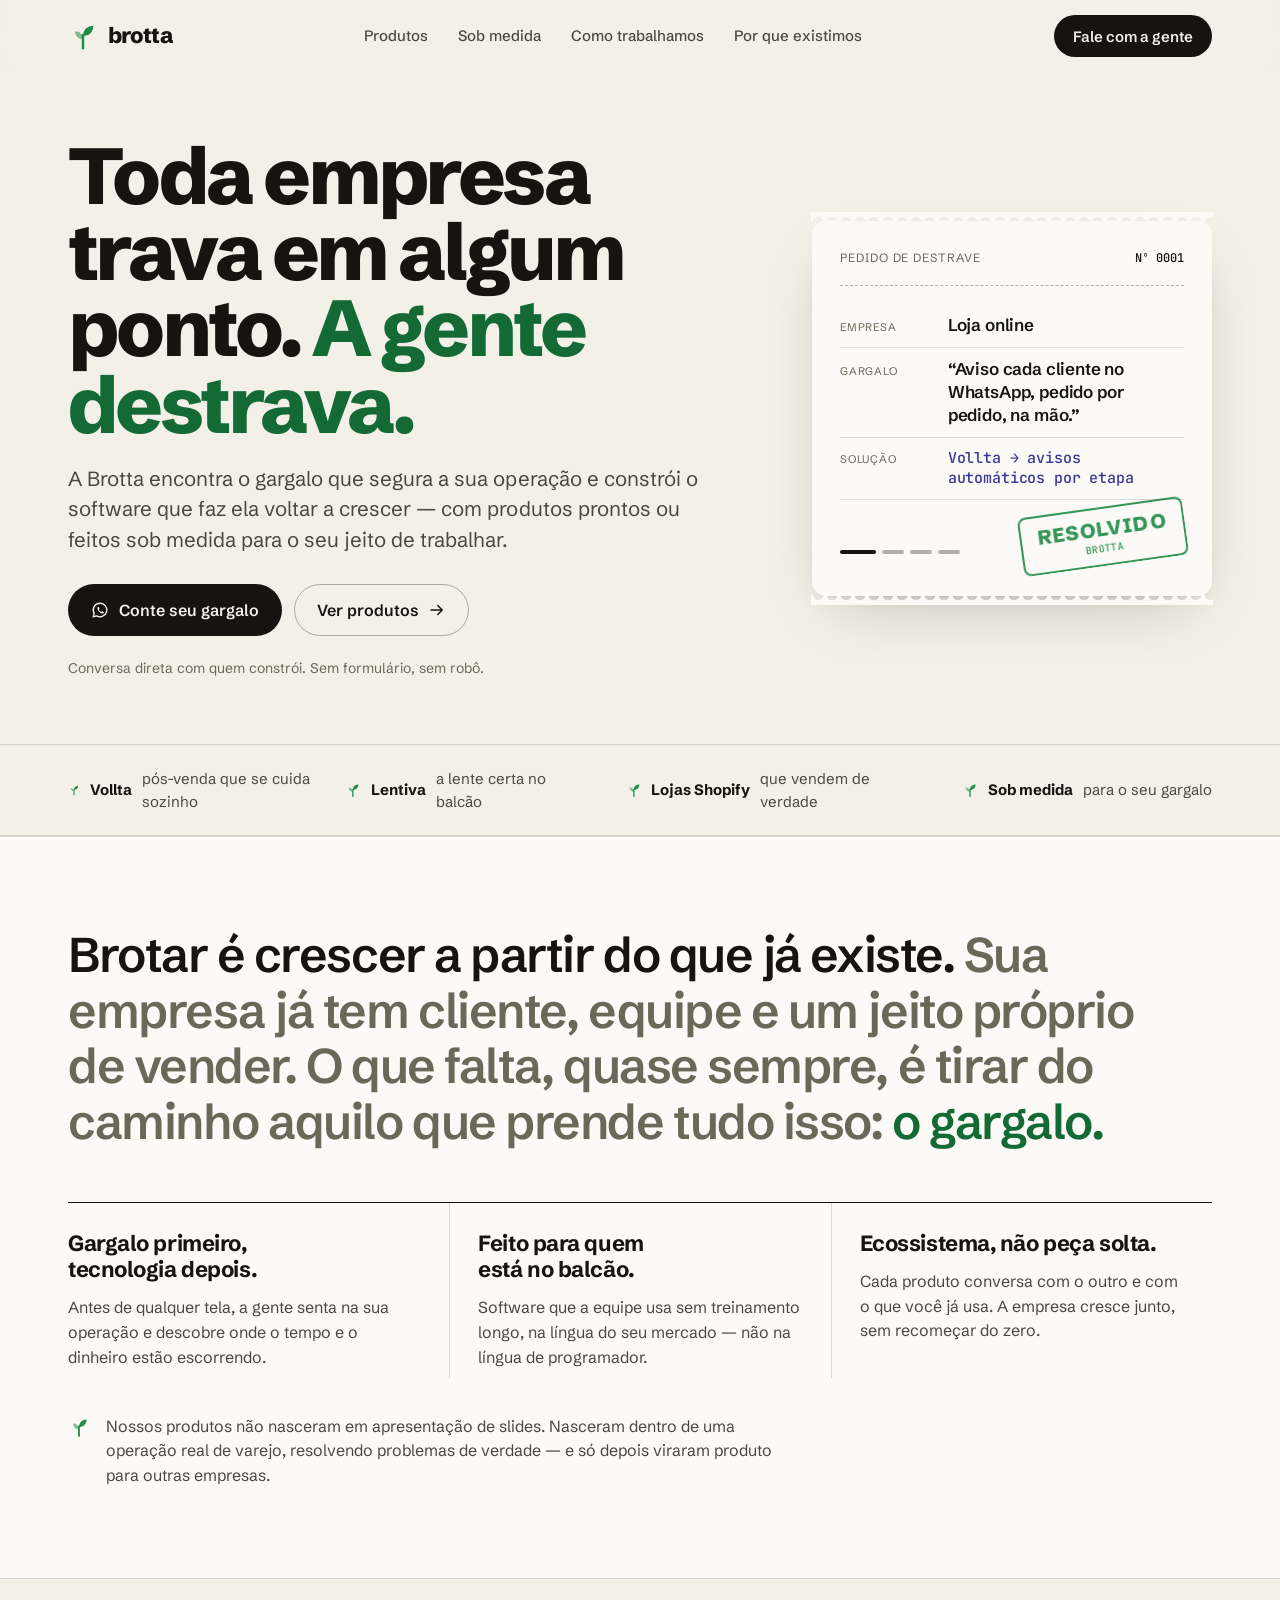
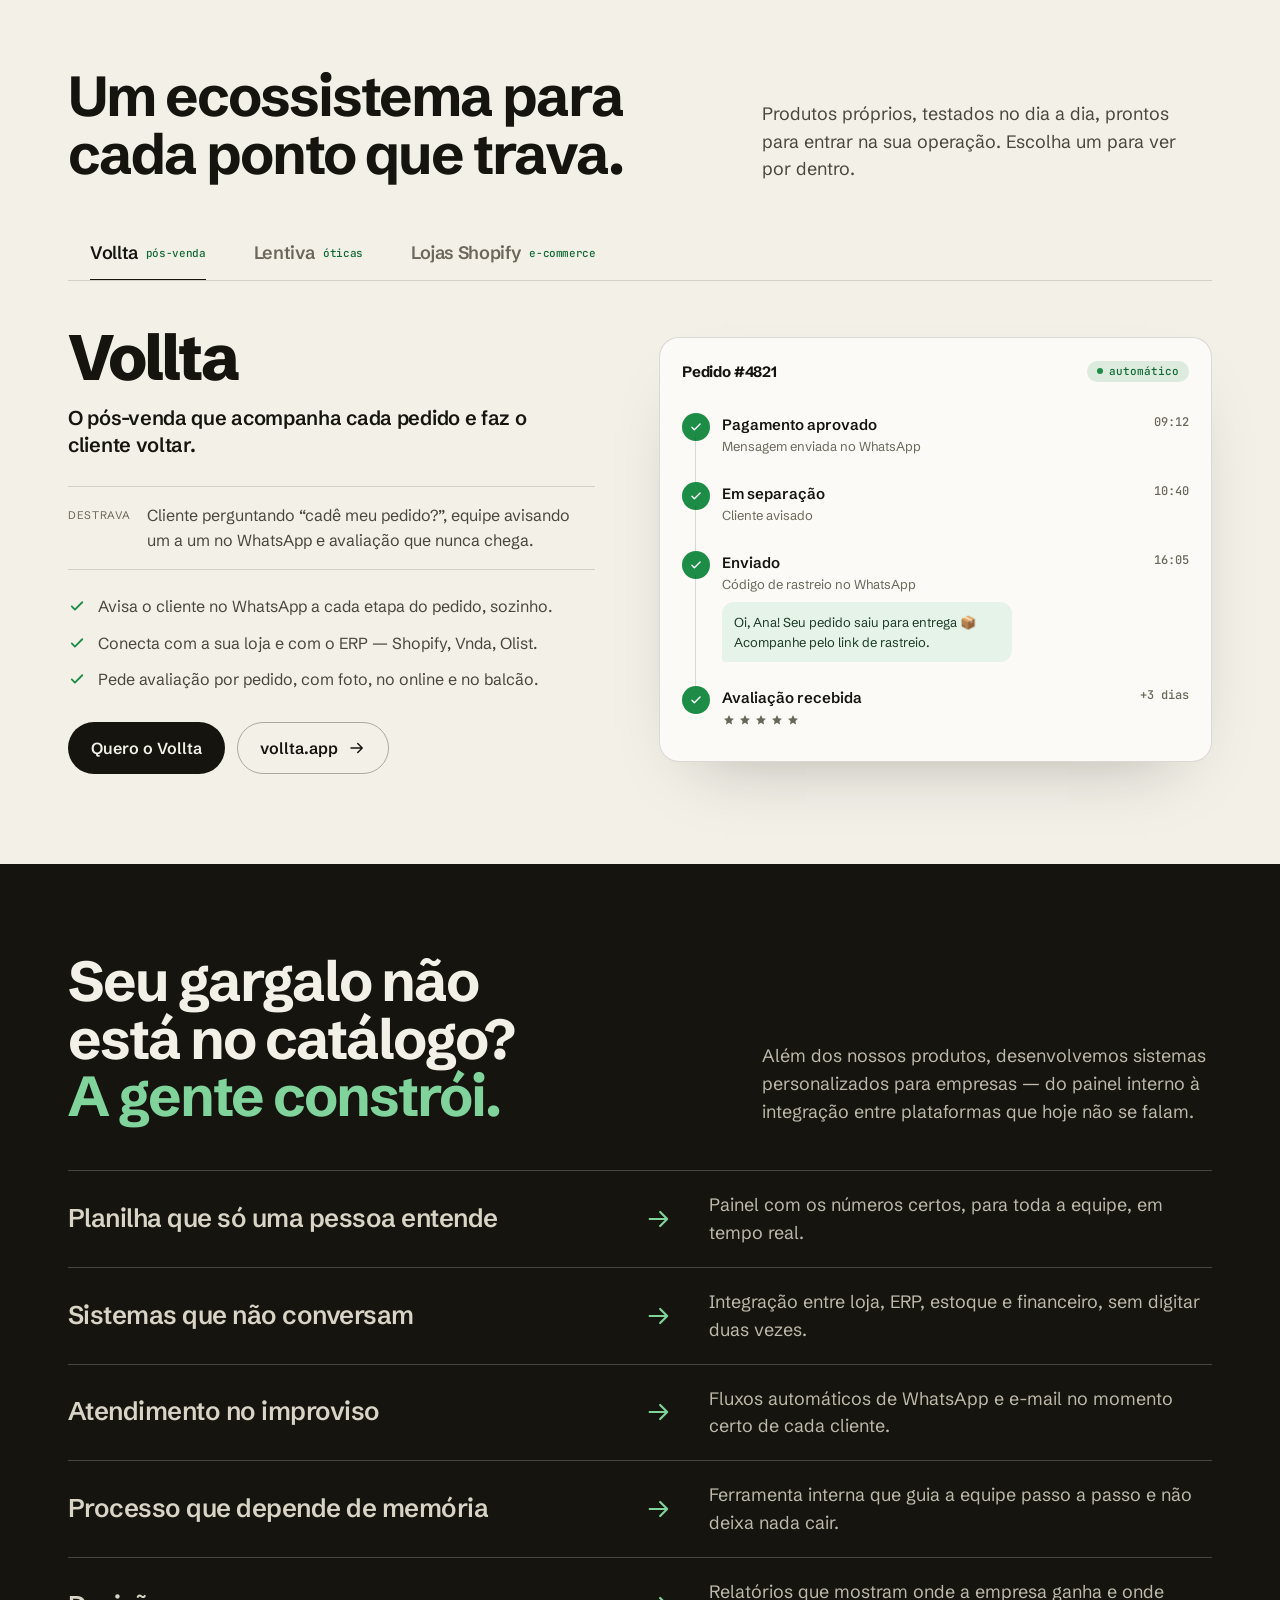
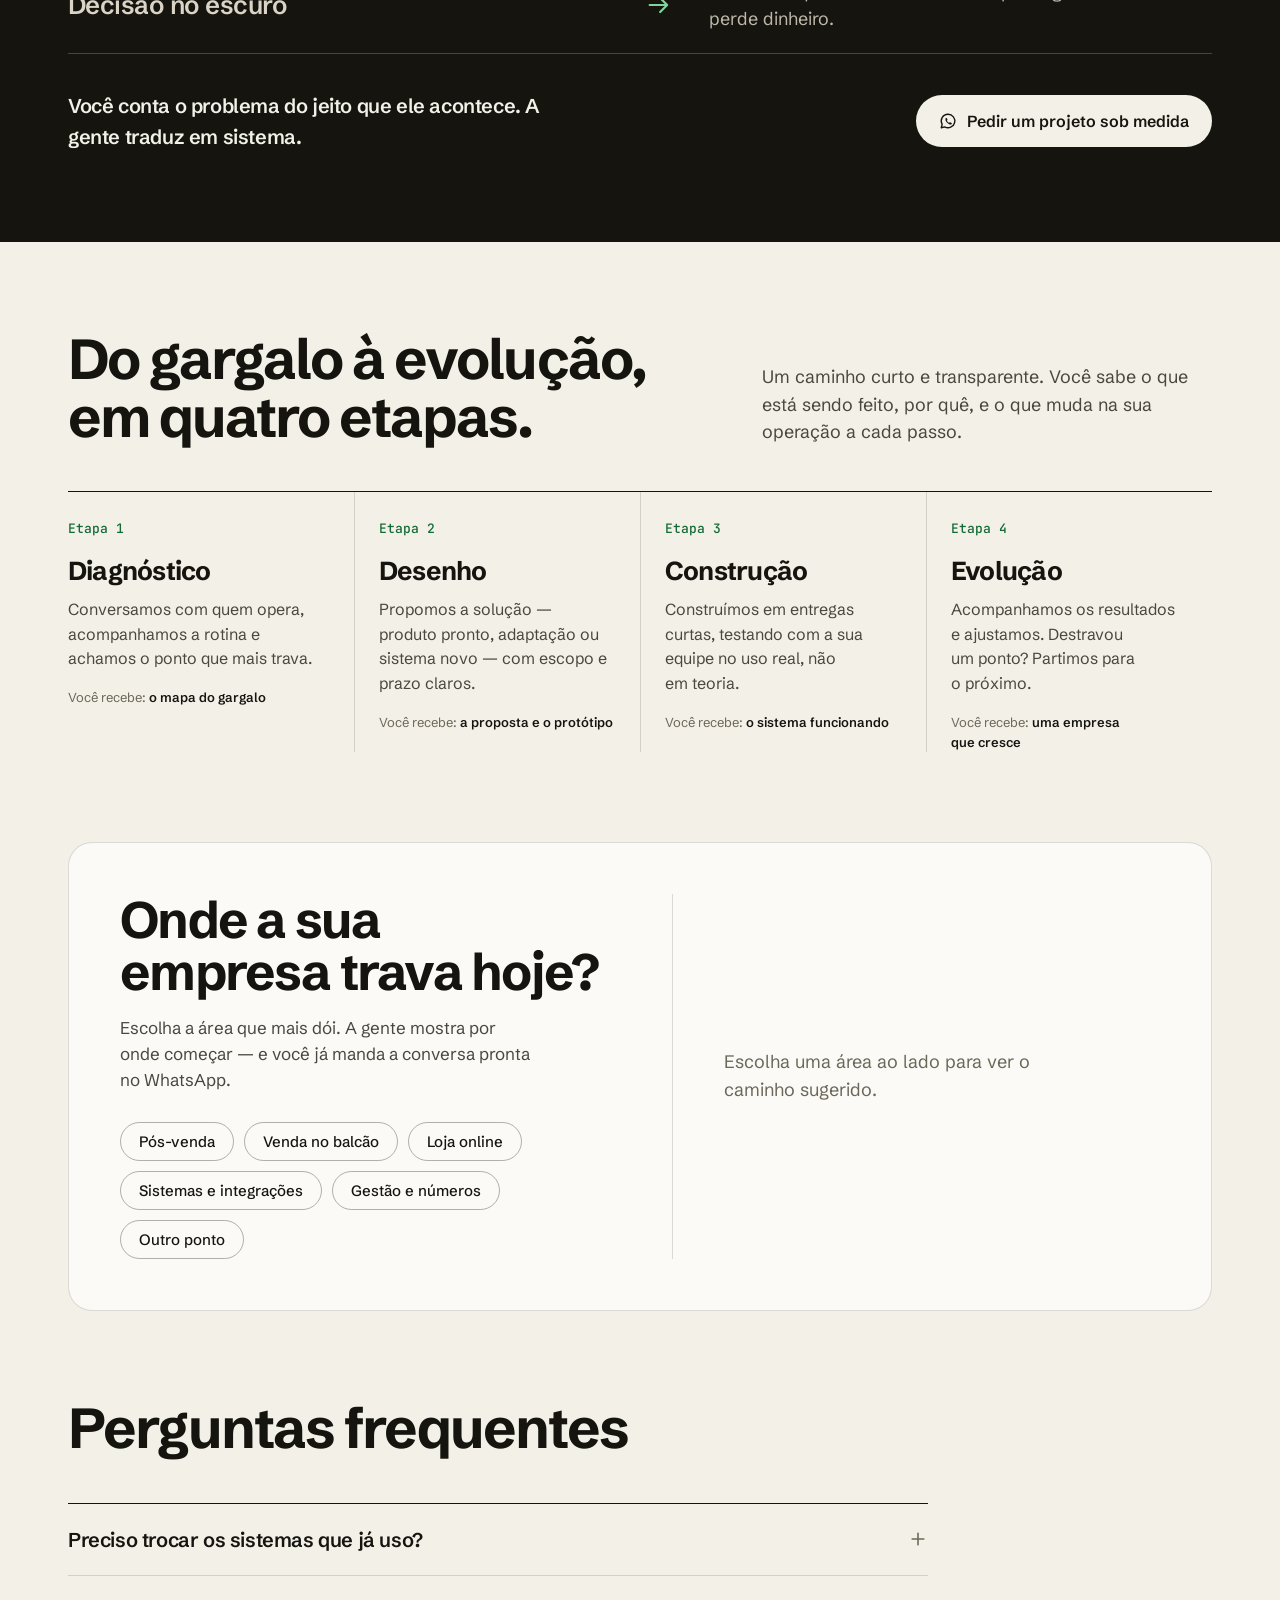
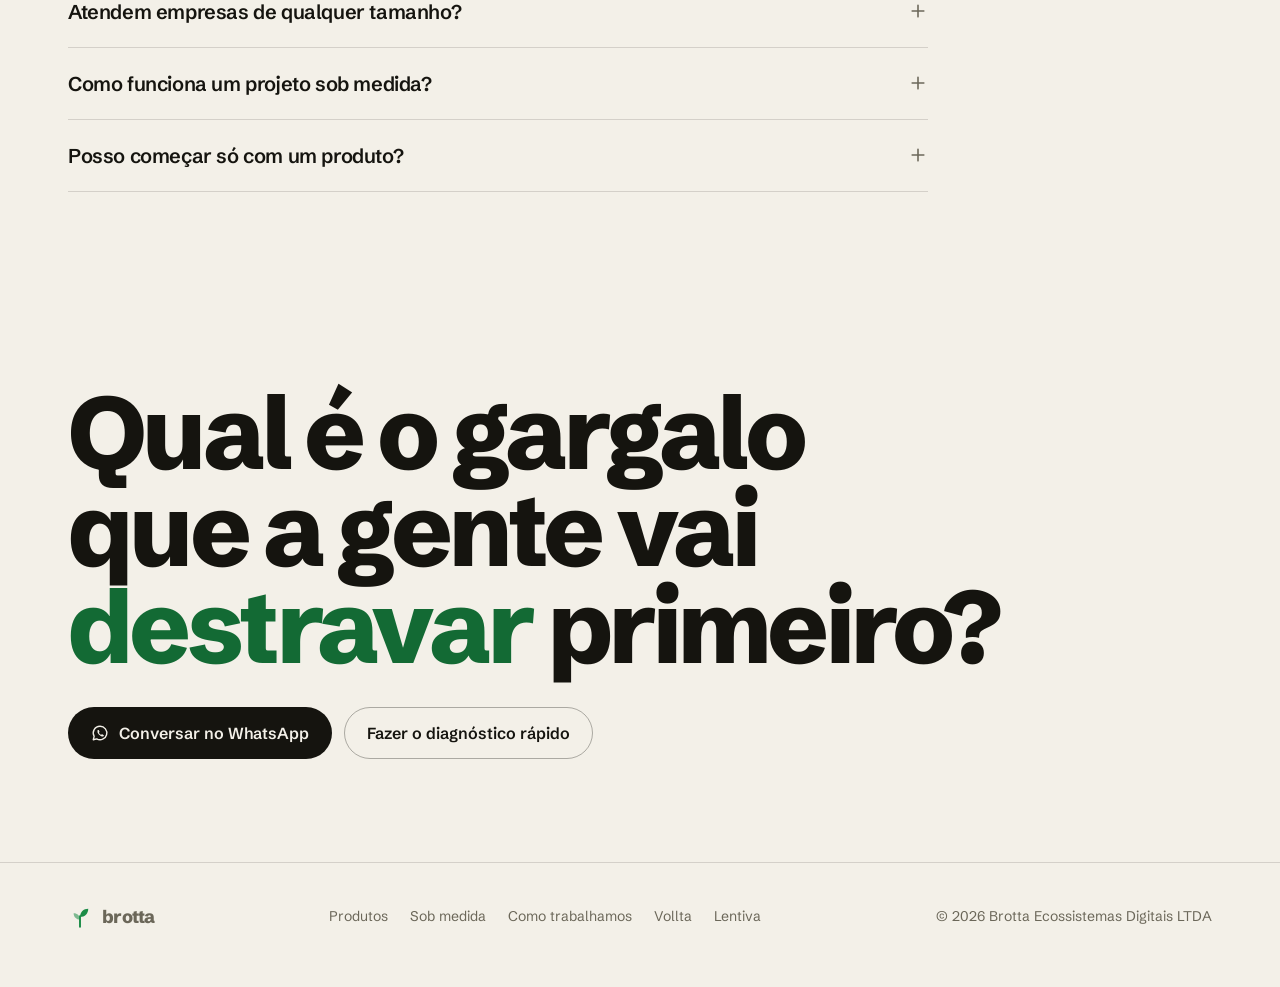
==== index.html @ 83f4d2ad "Site da Brotta Co-Authored-By: Claude Opus 5.5 <noreply@anthropic.com>" ====
<!doctype html>
<html lang="pt-BR">
<head>
<meta charset="utf-8">
<meta name="viewport" content="width=device-width, initial-scale=1, viewport-fit=cover">
<title>Brotta — Ecossistemas Digitais</title>
<meta name="description" content="A Brotta encontra o gargalo que trava a sua empresa e constrói o software que destrava. Vollta, Lentiva, lojas Shopify e sistemas sob medida.">
<meta name="theme-color" content="#F3F0E8">
<link rel="preconnect" href="https://fonts.googleapis.com">
<link rel="preconnect" href="https://fonts.gstatic.com" crossorigin>
<link href="https://fonts.googleapis.com/css2?family=Schibsted+Grotesk:wght@400;500;600;700;800&family=JetBrains+Mono:wght@400;500&display=swap" rel="stylesheet">
<style>
:root{
  --paper:#F3F0E8;
  --paper-2:#ECE8DD;
  --sheet:#FBFAF6;
  --ink:#15140F;
  --ink-2:#4A473E;
  --ink-3:#6B6759;
  --rule:rgba(21,20,15,.14);
  --rule-strong:rgba(21,20,15,.32);
  --broto:#1C8C47;
  --broto-ink:#136A34;
  --broto-soft:#DCEBDD;
  --carbon:#3A3896;
  --radius:14px;
  --gutter:clamp(16px,4vw,48px);
  --max:1240px;
  --ease-out:cubic-bezier(.16,1,.3,1);
  --display:"Schibsted Grotesk",ui-sans-serif,system-ui,sans-serif;
  --mono:"JetBrains Mono",ui-monospace,monospace;
}
*{box-sizing:border-box;margin:0;padding:0}
html{scroll-behavior:smooth;-webkit-text-size-adjust:100%;scrollbar-color:var(--ink-3) var(--paper)}
body{background:var(--paper);color:var(--ink);font-family:var(--display);font-size:17px;line-height:1.55;-webkit-font-smoothing:antialiased;text-rendering:optimizeLegibility;overflow-x:hidden;caret-color:var(--broto)}
::selection{background:var(--broto);color:#fff}
::-webkit-scrollbar{width:10px}
::-webkit-scrollbar-track{background:var(--paper)}
::-webkit-scrollbar-thumb{background:var(--ink-3);border-radius:10px;border:3px solid var(--paper)}
a{color:inherit;text-underline-offset:.22em;text-decoration-thickness:1px}
:focus-visible{outline:2px solid var(--broto);outline-offset:3px;border-radius:6px}
img,svg{display:block}
.wrap{max-width:var(--max);margin-inline:auto;padding-inline:var(--gutter)}
.mono{font-family:var(--mono);font-feature-settings:"tnum";letter-spacing:0}
h1,h2,h3{font-weight:700;letter-spacing:-.035em;line-height:1.02;text-wrap:balance}
p{text-wrap:pretty}

/* ---------- buttons ---------- */
.btn{--h:52px;display:inline-flex;align-items:center;gap:.6em;height:var(--h);padding:0 22px;border-radius:999px;font:600 16px/1 var(--display);text-decoration:none;border:1px solid transparent;cursor:pointer;transition:transform .16s var(--ease-out),background-color .2s,color .2s,border-color .2s;-webkit-tap-highlight-color:transparent;user-select:none}
.btn:active{transform:scale(.97)}
.btn-ink{background:var(--ink);color:var(--paper)}
.btn-ink:hover{background:var(--broto-ink)}
.btn-line{border-color:var(--rule-strong);color:var(--ink);background:transparent}
.btn-line:hover{border-color:var(--ink)}
.btn svg{width:18px;height:18px;flex:none}

/* ---------- nav ---------- */
.nav{position:sticky;top:0;z-index:40;background:color-mix(in oklab,var(--paper) 88%,transparent);backdrop-filter:saturate(1.4) blur(14px);-webkit-backdrop-filter:saturate(1.4) blur(14px);border-bottom:1px solid transparent;transition:border-color .3s}
.nav.scrolled{border-bottom-color:var(--rule)}
.nav .wrap{display:flex;align-items:center;justify-content:space-between;height:72px;gap:24px}
.logo{display:flex;align-items:center;gap:10px;text-decoration:none;font-weight:800;font-size:22px;letter-spacing:-.04em}
.logo svg{width:30px;height:30px}
.nav-links{display:flex;gap:30px;list-style:none;font-size:15px;font-weight:500;color:var(--ink-2)}
.nav-links a{text-decoration:none;transition:color .2s}
.nav-links a:hover{color:var(--ink)}
.nav .btn{--h:42px;padding:0 18px;font-size:15px}
@media (max-width:880px){.nav-links{display:none}}

/* ---------- hero ---------- */
.hero{padding:clamp(28px,5vw,64px) 0 clamp(40px,5vw,72px)}
.hero .wrap{display:grid;grid-template-columns:1.25fr .75fr;gap:clamp(40px,6vw,88px);align-items:center}
.hero h1{font-size:clamp(44px,6.2vw,88px);font-weight:800;letter-spacing:-.045em;line-height:.96}
.hero h1 .soft{color:var(--ink-3);font-weight:700}
.hero h1 em{font-style:normal;color:var(--broto-ink)}
.hero .lede{margin-top:22px;max-width:34em;font-size:clamp(18px,1.6vw,21px);color:var(--ink-2);line-height:1.5}
.hero .ctas{margin-top:28px;display:flex;flex-wrap:wrap;gap:12px}
.hero .note{margin-top:22px;font-size:14px;color:var(--ink-3)}
@media (max-width:960px){.hero .wrap{grid-template-columns:1fr}}

/* ---------- order ticket (signature) ---------- */
.ticket{position:relative;background:var(--sheet);border-radius:var(--radius);box-shadow:0 1px 0 rgba(21,20,15,.04),0 24px 60px -24px rgba(21,20,15,.28),0 8px 18px -10px rgba(21,20,15,.14);padding:28px 28px 96px;max-width:480px;width:100%;justify-self:end;isolation:isolate}
@media (max-width:960px){.ticket{justify-self:start}}
.ticket::before,.ticket::after{content:"";position:absolute;left:-1px;right:-1px;height:10px;background:radial-gradient(circle at 7px 0,transparent 5px,var(--sheet) 5.5px) 0 0/14px 10px repeat-x}
.ticket::before{top:-9px;transform:scaleY(-1)}
.ticket::after{bottom:-9px}
.t-head{display:flex;justify-content:space-between;align-items:baseline;font-size:12px;color:var(--ink-3);text-transform:uppercase;letter-spacing:.08em}
.t-head b{font-weight:500;color:var(--ink)}
.t-rule{border:0;border-top:1px dashed var(--rule-strong);margin:18px 0}
.t-field{display:grid;grid-template-columns:96px 1fr;gap:12px;align-items:baseline;padding:10px 0;border-bottom:1px solid var(--rule)}
.t-field:last-of-type{border-bottom:0}
.t-label{font-size:11px;text-transform:uppercase;letter-spacing:.08em;color:var(--ink-3)}
.t-val{font-size:17px;font-weight:600;letter-spacing:-.01em;line-height:1.35;min-height:2.7em}
.t-val.carbon{color:var(--carbon);font-family:var(--mono);font-weight:500;font-size:15px;min-height:0}
.t-swap{transition:opacity .35s var(--ease-out),filter .35s var(--ease-out),transform .35s var(--ease-out)}
.t-swap.out{opacity:0;filter:blur(4px);transform:translateY(4px)}
.stamp{position:absolute;right:26px;bottom:30px;z-index:2;display:grid;place-items:center;padding:10px 16px;border:2.5px solid var(--broto);border-radius:8px;color:var(--broto);font:800 20px/1 var(--display);letter-spacing:.06em;transform:rotate(-8deg);opacity:.9;mix-blend-mode:multiply;pointer-events:none}
.stamp small{display:block;font:500 10px/1 var(--mono);letter-spacing:.04em;margin-top:5px}
.stamp.hit{animation:stamp .55s var(--ease-out) both}
.stamp.lift{opacity:0;transition:opacity .25s}
@keyframes stamp{0%{opacity:0;transform:rotate(-14deg) scale(1.9);filter:blur(6px)}55%{opacity:.95;transform:rotate(-7deg) scale(.96);filter:blur(0)}100%{opacity:.9;transform:rotate(-8deg) scale(1)}}
.t-dots{display:flex;gap:6px;position:absolute;left:28px;bottom:42px}
.t-dots button{width:22px;height:4px;border-radius:4px;border:0;background:var(--rule-strong);cursor:pointer;transition:background-color .3s,width .3s var(--ease-out);padding:0}
.t-dots button[aria-current="true"]{background:var(--ink);width:36px}

/* ---------- strip ---------- */
.strip{border-block:1px solid var(--rule);padding:22px 0;overflow:hidden}
.strip .wrap{display:grid;grid-template-columns:repeat(4,auto);gap:16px 32px;align-items:center;justify-content:space-between;font-size:15px;color:var(--ink-2)}
.strip b{color:var(--ink);font-weight:700}
.strip span{display:flex;align-items:center;gap:10px}
.strip span b{white-space:nowrap}@media (max-width:960px){.strip .wrap{grid-template-columns:1fr 1fr;justify-content:start}}@media (max-width:520px){.strip .wrap{grid-template-columns:1fr}}
.strip svg{width:16px;height:16px;color:var(--broto)}

/* ---------- sections ---------- */
section{scroll-margin-top:80px}
.sec{padding:clamp(56px,7vw,96px) 0}
.sec-head{display:grid;grid-template-columns:1.4fr 1fr;gap:clamp(24px,5vw,72px);align-items:end;margin-bottom:clamp(28px,3.5vw,48px)}
.sec-head h2{font-size:clamp(34px,4.4vw,58px)}
.sec-head p{color:var(--ink-2);font-size:clamp(17px,1.4vw,19px);max-width:32em}
@media (max-width:820px){.sec-head{grid-template-columns:1fr}}

/* manifesto */
.manifesto{background:var(--sheet);border-block:1px solid var(--rule)}
.manifesto .big{font-size:clamp(28px,3.8vw,50px);font-weight:600;letter-spacing:-.03em;line-height:1.15;max-width:22em;text-wrap:balance}
.manifesto .big .dim{color:var(--ink-3)}
.manifesto .big em{font-style:normal;color:var(--broto-ink)}
.beliefs{margin-top:clamp(32px,4vw,56px);display:grid;grid-template-columns:repeat(3,1fr);border-top:1px solid var(--ink)}
.belief{padding:28px 28px 8px 0}
.belief + .belief{padding-left:28px;border-left:1px solid var(--rule)}
.belief h3{font-size:22px;letter-spacing:-.02em;line-height:1.2;margin-bottom:12px}
.belief p{color:var(--ink-2);font-size:16px}
@media (max-width:820px){.beliefs{grid-template-columns:1fr}.belief,.belief + .belief{padding:24px 0;border-left:0;border-bottom:1px solid var(--rule)}}
.origin{margin-top:36px;display:flex;gap:16px;align-items:flex-start;max-width:46em;color:var(--ink-2);font-size:16px}
.origin svg{flex:none;width:22px;height:22px;color:var(--broto);margin-top:2px}

/* products */
.prod-tabs{display:flex;gap:4px;border-bottom:1px solid var(--rule);overflow-x:auto;scrollbar-width:none}
.prod-tabs::-webkit-scrollbar{display:none}
.prod-tab{appearance:none;background:none;border:0;cursor:pointer;padding:16px 22px 18px;font:600 18px/1 var(--display);letter-spacing:-.02em;color:var(--ink-3);position:relative;white-space:nowrap;transition:color .2s}
.prod-tab:hover{color:var(--ink)}
.prod-tab[aria-selected="true"]{color:var(--ink)}
.prod-tab::after{content:"";position:absolute;left:22px;right:22px;bottom:-1px;height:2px;background:var(--ink);transform:scaleX(0);transform-origin:left;transition:transform .35s var(--ease-out)}
.prod-tab[aria-selected="true"]::after{transform:scaleX(1)}
.prod-tab .tag{font:500 11px/1 var(--mono);color:var(--broto-ink);margin-left:8px;vertical-align:2px}
.panel{display:grid;grid-template-columns:1fr 1.05fr;gap:clamp(28px,5vw,72px);padding-top:clamp(28px,3.5vw,44px);align-items:center}
.panel[hidden]{display:none}
.panel.enter .p-copy,.panel.enter .mock{animation:panelIn .5s var(--ease-out) both}
.panel.enter .mock{animation-delay:.06s}
@keyframes panelIn{from{opacity:0;transform:translateY(10px);filter:blur(3px)}to{opacity:1;transform:none;filter:none}}
.p-copy h3{font-size:clamp(40px,5vw,64px);font-weight:800;letter-spacing:-.045em}
.p-copy .what{margin-top:14px;font-size:20px;font-weight:600;letter-spacing:-.015em;line-height:1.35;max-width:24em}
.p-copy .gargalo{margin-top:28px;padding:16px 0;border-block:1px solid var(--rule);display:grid;grid-template-columns:auto 1fr;gap:6px 16px;font-size:16px}
.p-copy .gargalo dt{font-size:11px;letter-spacing:.08em;text-transform:uppercase;color:var(--ink-3);padding-top:4px}
.p-copy .gargalo dd{color:var(--ink-2)}
.p-copy ul{list-style:none;margin-top:24px;display:grid;gap:12px}
.p-copy li{display:flex;gap:12px;color:var(--ink-2);font-size:16px}
.p-copy li svg{flex:none;width:18px;height:18px;margin-top:3px;color:var(--broto)}
.p-copy .p-cta{margin-top:30px;display:flex;gap:12px;flex-wrap:wrap}
@media (max-width:900px){.panel{grid-template-columns:1fr}}

/* mocks */
.mock{background:var(--sheet);border:1px solid var(--rule);border-radius:20px;padding:22px;box-shadow:0 30px 70px -40px rgba(21,20,15,.35);font-size:14px}
.mock-bar{display:flex;align-items:center;justify-content:space-between;margin-bottom:18px;color:var(--ink-3);font-size:12px}
.mock-bar b{color:var(--ink);font-weight:700;font-size:15px;letter-spacing:-.01em}
.pill{display:inline-flex;align-items:center;gap:6px;padding:5px 10px;border-radius:999px;background:var(--broto-soft);color:var(--broto-ink);font:500 11px/1 var(--mono)}
.pill i{width:6px;height:6px;border-radius:50%;background:var(--broto)}
.steps{list-style:none;display:grid}
.steps li{display:grid;grid-template-columns:28px 1fr auto;gap:12px;align-items:start;padding:12px 0;position:relative}
.steps li::before{content:"";position:absolute;left:13px;top:36px;bottom:-12px;width:1.5px;background:var(--rule)}
.steps li:last-child::before{display:none}
.dot{width:28px;height:28px;border-radius:50%;display:grid;place-items:center;background:var(--paper-2);color:var(--ink-3)}
.dot.ok{background:var(--broto);color:#fff}
.dot svg{width:14px;height:14px}
.steps strong{display:block;font-weight:600;font-size:15px}
.steps span{color:var(--ink-3);font-size:13px}
.steps time{font:500 12px/1.6 var(--mono);color:var(--ink-3)}
.bubble{margin:6px 0 0 40px;background:#E5F3E8;border-radius:12px 12px 12px 4px;padding:10px 12px;color:#1D3B27;font-size:13px;max-width:290px}
.stars{display:flex;gap:2px;color:#D49B17;margin-top:4px}
.stars svg{width:14px;height:14px}

.lens-head{display:grid;grid-template-columns:1fr auto;gap:8px;margin-bottom:14px}
.rx{display:flex;gap:8px;flex-wrap:wrap}
.rx span{font:500 12px/1 var(--mono);padding:7px 10px;border:1px solid var(--rule);border-radius:8px;color:var(--ink-2)}
.lens-row{display:grid;grid-template-columns:76px 1fr 64px;gap:14px;align-items:center;padding:14px 0;border-top:1px solid var(--rule)}
.lens-row .idx{font:500 13px/1.2 var(--mono)}
.lens-row .idx small{display:block;color:var(--ink-3);font-family:var(--display);font-size:12px;margin-top:3px}
.edge{height:36px;position:relative}
.edge svg{width:100%;height:100%}
.lens-row .mm{font:500 13px/1 var(--mono);text-align:right}
.lens-row.best{background:linear-gradient(90deg,var(--broto-soft),transparent 80%);margin-inline:-22px;padding-inline:22px}
.lens-row.best .mm{color:var(--broto-ink)}
.fine{margin-top:12px;font-size:11.5px;color:var(--ink-3)}

.shop{display:grid;grid-template-columns:1fr 1fr;gap:18px}
.shop-img{aspect-ratio:1;border-radius:14px;background:radial-gradient(120% 90% at 50% 40%,#fff,var(--paper-2));display:grid;place-items:center}
.shop-img svg{width:82%}
.shop h4{font-size:17px;letter-spacing:-.02em;font-weight:700}
.shop .sub{color:var(--ink-3);font-size:12.5px;margin:2px 0 12px}
.seg{display:grid;grid-template-columns:1fr 1fr;border:1px solid var(--rule);border-radius:10px;padding:3px;margin-bottom:12px}
.seg span{text-align:center;padding:7px 0;border-radius:7px;font-size:12.5px;font-weight:600;color:var(--ink-3)}
.seg span.on{background:var(--ink);color:var(--paper)}
.opts{display:grid;gap:6px}
.opt{display:flex;justify-content:space-between;align-items:center;padding:9px 11px;border:1px solid var(--rule);border-radius:10px;font-size:12.5px}
.opt small{color:var(--ink-3);font-family:var(--mono);font-size:11px}
.opt.on{border-color:var(--ink);box-shadow:inset 0 0 0 1px var(--ink)}
.addcart{margin-top:12px;height:40px;border-radius:10px;background:var(--broto);color:#fff;display:grid;place-items:center;font-weight:700;font-size:13.5px}
@media (max-width:520px){.shop{grid-template-columns:1fr}.shop-img{aspect-ratio:16/10}}

/* custom */
.custom{background:var(--ink);color:var(--paper)}
.custom .sec-head p{color:#BDB8A9}
.custom h2 em{font-style:normal;color:#7FD39B}
.jams{list-style:none;border-top:1px solid rgba(243,240,232,.22)}
.jam{display:grid;grid-template-columns:minmax(0,1.1fr) 40px minmax(0,1fr);gap:24px;align-items:center;padding:20px 0;border-bottom:1px solid rgba(243,240,232,.22);transition:background-color .3s}
.jam .from{font-size:clamp(19px,2vw,26px);font-weight:600;letter-spacing:-.02em;color:#D9D4C6;text-decoration:line-through;text-decoration-color:rgba(127,211,155,.0);text-decoration-thickness:2px;transition:text-decoration-color .35s,color .35s}
.jam .arrow{color:#7FD39B;transition:transform .35s var(--ease-out)}
.jam .arrow svg{width:28px;height:28px}
.jam .to{font-size:clamp(16px,1.4vw,18px);color:#BDB8A9;transition:color .35s}
@media (hover:hover){
  .jam:hover .from{text-decoration-color:rgba(127,211,155,.85);color:#8F8A7C}
  .jam:hover .to{color:var(--paper)}
  .jam:hover .arrow{transform:translateX(6px)}
}
@media (max-width:760px){.jam{grid-template-columns:1fr;gap:10px}.jam .arrow{display:none}}
.custom-cta{margin-top:36px;display:flex;justify-content:space-between;align-items:center;gap:24px;flex-wrap:wrap}
.custom-cta p{font-size:20px;font-weight:600;letter-spacing:-.02em;max-width:26em}
.custom .btn-ink{background:var(--paper);color:var(--ink)}
.custom .btn-ink:hover{background:#7FD39B}

/* process */
.process{list-style:none;display:grid;grid-template-columns:repeat(4,1fr);counter-reset:p;border-top:1px solid var(--ink)}
.process li{padding:22px 24px 0 0;counter-increment:p}
.process li + li{padding-left:24px;border-left:1px solid var(--rule)}
.process .n{font:500 13px/1 var(--mono);color:var(--broto-ink)}
.process .n::before{content:"Etapa " counter(p)}
.process h3{font-size:26px;margin:18px 0 12px;letter-spacing:-.03em}
.process p{color:var(--ink-2);font-size:16px}
.process .out{margin-top:16px;font-size:13px;color:var(--ink-3)}
.process .out b{color:var(--ink);font-weight:600}
@media (max-width:900px){.process{grid-template-columns:1fr 1fr}.process li:nth-child(3){padding-left:0;border-left:0}.process li{padding-bottom:28px}}
@media (max-width:560px){.process{grid-template-columns:1fr}.process li,.process li + li{padding:24px 0;border-left:0;border-bottom:1px solid var(--rule)}}

/* diagnosis */
.diag{background:var(--sheet);border:1px solid var(--rule);border-radius:24px;padding:clamp(24px,4vw,56px);display:grid;grid-template-columns:1fr 1fr;gap:clamp(28px,5vw,72px)}
.diag h2{font-size:clamp(32px,4vw,52px)}
.diag .intro{margin-top:16px;color:var(--ink-2);max-width:28em}
.choices{display:flex;flex-wrap:wrap;gap:10px;margin-top:28px}
.choice{appearance:none;cursor:pointer;border:1px solid var(--rule-strong);background:transparent;border-radius:999px;padding:11px 18px;font:500 15px/1 var(--display);color:var(--ink);transition:background-color .2s,color .2s,border-color .2s,transform .16s var(--ease-out)}
.choice:hover{border-color:var(--ink)}
.choice:active{transform:scale(.97)}
.choice[aria-pressed="true"]{background:var(--ink);color:var(--paper);border-color:var(--ink)}
.result{border-left:1px solid var(--rule);padding-left:clamp(24px,4vw,56px);display:flex;flex-direction:column;justify-content:center;min-height:240px}
.result .r-label{font-size:11px;letter-spacing:.08em;text-transform:uppercase;color:var(--ink-3)}
.result h3{font-size:clamp(26px,2.6vw,34px);margin:12px 0 14px;letter-spacing:-.03em}
.result p{color:var(--ink-2)}
.result .btn{margin-top:28px;align-self:flex-start}
.result .empty{color:var(--ink-3);font-size:18px;max-width:20em}
.result.swap{animation:panelIn .45s var(--ease-out) both}
@media (max-width:860px){.diag{grid-template-columns:1fr}.result{border-left:0;border-top:1px solid var(--rule);padding:28px 0 0;min-height:0}}

/* faq */
.faq{max-width:860px}
.faq details{border-bottom:1px solid var(--rule)}
.faq details:first-child{border-top:1px solid var(--ink)}
.faq summary{list-style:none;cursor:pointer;display:flex;justify-content:space-between;gap:24px;align-items:center;padding:20px 0;font-size:20px;font-weight:600;letter-spacing:-.02em}
.faq summary::-webkit-details-marker{display:none}
.faq summary svg{flex:none;width:20px;height:20px;transition:transform .3s var(--ease-out);color:var(--ink-3)}
.faq details[open] summary svg{transform:rotate(45deg);color:var(--ink)}
.faq details p{padding:0 0 26px;color:var(--ink-2);max-width:44em}

/* final */
.final{padding:clamp(56px,8vw,112px) 0;text-align:left}
.final h2{font-size:clamp(48px,8vw,104px);font-weight:800;letter-spacing:-.045em;line-height:.95;max-width:11em}
.final h2 em{font-style:normal;color:var(--broto-ink)}
.final .ctas{margin-top:32px;display:flex;gap:12px;flex-wrap:wrap}
footer{border-top:1px solid var(--rule);padding:40px 0 56px;color:var(--ink-3);font-size:14px}
footer .wrap{display:flex;justify-content:space-between;gap:24px;flex-wrap:wrap;align-items:center}
footer nav{display:flex;gap:22px;flex-wrap:wrap}
footer a{text-decoration:none}
footer a:hover{color:var(--ink)}

.wa-float{position:fixed;right:max(16px,env(safe-area-inset-right));bottom:max(16px,env(safe-area-inset-bottom));z-index:50;width:56px;height:56px;border-radius:50%;background:var(--broto);color:#fff;display:grid;place-items:center;box-shadow:0 12px 28px -10px rgba(19,106,52,.6);transition:transform .2s var(--ease-out),opacity .3s;opacity:0;pointer-events:none}
.wa-float.show{opacity:1;pointer-events:auto}
.wa-float:active{transform:scale(.94)}
.wa-float svg{width:26px;height:26px}

@media (prefers-reduced-motion:reduce){
  *,*::before,*::after{animation-duration:.01ms!important;animation-iteration-count:1!important;transition-duration:.01ms!important;scroll-behavior:auto!important}
}
</style>
</head>
<body>

<svg width="0" height="0" style="position:absolute" aria-hidden="true">
  <symbol id="i-check" viewBox="0 0 24 24"><path d="M5 12.5l4.2 4.2L19 7" fill="none" stroke="currentColor" stroke-width="2.4" stroke-linecap="round" stroke-linejoin="round"/></symbol>
  <symbol id="i-arrow" viewBox="0 0 24 24"><path d="M4 12h15M13 6l6 6-6 6" fill="none" stroke="currentColor" stroke-width="1.9" stroke-linecap="round" stroke-linejoin="round"/></symbol>
  <symbol id="i-plus" viewBox="0 0 24 24"><path d="M12 5v14M5 12h14" fill="none" stroke="currentColor" stroke-width="1.9" stroke-linecap="round"/></symbol>
  <symbol id="i-star" viewBox="0 0 24 24"><path d="M12 3.5l2.6 5.4 5.9.8-4.3 4.1 1 5.8L12 16.9l-5.2 2.7 1-5.8-4.3-4.1 5.9-.8z" fill="currentColor"/></symbol>
  <symbol id="i-wa" viewBox="0 0 24 24"><path d="M12 3a9 9 0 0 0-7.8 13.5L3 21l4.6-1.2A9 9 0 1 0 12 3z" fill="none" stroke="currentColor" stroke-width="1.8" stroke-linejoin="round"/><path d="M8.6 8.4c.2-.5.5-.5.8-.5h.5c.2 0 .4 0 .6.5l.7 1.6c.1.2.1.4 0 .6l-.5.7c-.1.2-.1.4 0 .6.6 1 1.4 1.8 2.4 2.4.2.1.4.1.6 0l.7-.5c.2-.1.4-.1.6 0l1.6.7c.4.2.5.4.5.6v.5c0 .3 0 .6-.5.8-.6.3-1.6.6-2.9 0-1.4-.6-3.4-2.2-4.4-4-.9-1.6-.7-2.5-.4-3z" fill="currentColor"/></symbol>
  <symbol id="i-sprout" viewBox="0 0 32 32"><path d="M16 29V15" stroke="currentColor" stroke-width="2.6" stroke-linecap="round" fill="none"/><path d="M16 16c0-6.5 4.6-11 11-11 0 6.4-4.5 11-11 11z" fill="currentColor"/><path d="M16 19.5C16 14.6 12.5 11 7.5 11c0 5 3.6 8.5 8.5 8.5z" fill="currentColor" opacity=".55"/></symbol>
</svg>

<header class="nav" id="nav">
  <div class="wrap">
    <a class="logo" href="#topo" aria-label="Brotta, início">
      <svg style="color:var(--broto)"><use href="#i-sprout"/></svg>
      brotta
    </a>
    <ul class="nav-links">
      <li><a href="#produtos">Produtos</a></li>
      <li><a href="#sob-medida">Sob medida</a></li>
      <li><a href="#como">Como trabalhamos</a></li>
      <li><a href="#por-que">Por que existimos</a></li>
    </ul>
    <a class="btn btn-ink wa-link" data-msg="Olá, Brotta! Quero conversar sobre um gargalo da minha empresa." href="#" target="_blank" rel="noopener">Fale com a gente</a>
  </div>
</header>

<main id="topo">

<!-- HERO -->
<section class="hero">
  <div class="wrap">
    <div>
      <h1>Toda empresa trava em algum ponto. <em>A gente destrava.</em></h1>
      <p class="lede">A Brotta encontra o gargalo que segura a sua operação e constrói o software que faz ela voltar a crescer — com produtos prontos ou feitos sob medida para o seu jeito de trabalhar.</p>
      <div class="ctas">
        <a class="btn btn-ink wa-link" data-msg="Olá, Brotta! Quero contar o gargalo da minha empresa." href="#" target="_blank" rel="noopener">
          <svg><use href="#i-wa"/></svg> Conte seu gargalo
        </a>
        <a class="btn btn-line" href="#produtos">Ver produtos <svg><use href="#i-arrow"/></svg></a>
      </div>
      <p class="note">Conversa direta com quem constrói. Sem formulário, sem robô.</p>
    </div>

    <div class="ticket" id="ticket" aria-live="polite">
      <div class="t-head"><span>Pedido de destrave</span><b class="mono" id="t-num">Nº 0001</b></div>
      <hr class="t-rule">
      <div class="t-field"><span class="t-label">Empresa</span><span class="t-val t-swap" id="t-who" style="min-height:0">Loja online</span></div>
      <div class="t-field"><span class="t-label">Gargalo</span><span class="t-val t-swap" id="t-jam">“Aviso cada cliente no WhatsApp, pedido por pedido, na mão.”</span></div>
      <div class="t-field"><span class="t-label">Solução</span><span class="t-val carbon t-swap" id="t-fix">Vollta → avisos automáticos por etapa</span></div>
      <div class="stamp hit" id="stamp" aria-hidden="true">RESOLVIDO<small id="t-date">BROTTA</small></div>
      <div class="t-dots" role="tablist" aria-label="Exemplos de gargalo"></div>
    </div>
  </div>
</section>

<div class="strip">
  <div class="wrap">
    <span><svg><use href="#i-sprout"/></svg><b>Vollta</b> pós-venda que se cuida sozinho</span>
    <span><svg><use href="#i-sprout"/></svg><b>Lentiva</b> a lente certa no balcão</span>
    <span><svg><use href="#i-sprout"/></svg><b>Lojas Shopify</b> que vendem de verdade</span>
    <span><svg><use href="#i-sprout"/></svg><b>Sob medida</b> para o seu gargalo</span>
  </div>
</div>

<!-- POR QUE EXISTIMOS -->
<section class="sec manifesto" id="por-que">
  <div class="wrap">
    <p class="big">Brotar é crescer a partir do que já existe. <span class="dim">Sua empresa já tem cliente, equipe e um jeito próprio de vender. O que falta, quase sempre, é tirar do caminho aquilo que prende tudo isso:</span> <em>o gargalo.</em></p>

    <div class="beliefs">
      <div class="belief">
        <h3>Gargalo primeiro, tecnologia depois.</h3>
        <p>Antes de qualquer tela, a gente senta na sua operação e descobre onde o tempo e o dinheiro estão escorrendo.</p>
      </div>
      <div class="belief">
        <h3>Feito para quem está no balcão.</h3>
        <p>Software que a equipe usa sem treinamento longo, na língua do seu mercado — não na língua de programador.</p>
      </div>
      <div class="belief">
        <h3>Ecossistema, não peça solta.</h3>
        <p>Cada produto conversa com o outro e com o que você já usa. A empresa cresce junto, sem recomeçar do zero.</p>
      </div>
    </div>

    <p class="origin"><svg><use href="#i-sprout"/></svg><span>Nossos produtos não nasceram em apresentação de slides. Nasceram dentro de uma operação real de varejo, resolvendo problemas de verdade — e só depois viraram produto para outras empresas.</span></p>
  </div>
</section>

<!-- PRODUTOS -->
<section class="sec" id="produtos">
  <div class="wrap">
    <div class="sec-head">
      <h2>Um ecossistema para cada ponto que trava.</h2>
      <p>Produtos próprios, testados no dia a dia, prontos para entrar na sua operação. Escolha um para ver por dentro.</p>
    </div>

    <div class="prod-tabs" role="tablist" aria-label="Produtos Brotta">
      <button class="prod-tab" role="tab" id="tab-vollta" aria-controls="p-vollta" aria-selected="true">Vollta<span class="tag">pós-venda</span></button>
      <button class="prod-tab" role="tab" id="tab-lentiva" aria-controls="p-lentiva" aria-selected="false" tabindex="-1">Lentiva<span class="tag">óticas</span></button>
      <button class="prod-tab" role="tab" id="tab-shopify" aria-controls="p-shopify" aria-selected="false" tabindex="-1">Lojas Shopify<span class="tag">e-commerce</span></button>
    </div>

    <!-- Vollta -->
    <div class="panel" role="tabpanel" id="p-vollta" aria-labelledby="tab-vollta">
      <div class="p-copy">
        <h3>Vollta</h3>
        <p class="what">O pós-venda que acompanha cada pedido e faz o cliente voltar.</p>
        <dl class="gargalo"><dt>Destrava</dt><dd>Cliente perguntando “cadê meu pedido?”, equipe avisando um a um no WhatsApp e avaliação que nunca chega.</dd></dl>
        <ul>
          <li><svg><use href="#i-check"/></svg>Avisa o cliente no WhatsApp a cada etapa do pedido, sozinho.</li>
          <li><svg><use href="#i-check"/></svg>Conecta com a sua loja e com o ERP — Shopify, Vnda, Olist.</li>
          <li><svg><use href="#i-check"/></svg>Pede avaliação por pedido, com foto, no online e no balcão.</li>
        </ul>
        <div class="p-cta">
          <a class="btn btn-ink wa-link" data-msg="Olá! Quero conhecer o Vollta." href="#" target="_blank" rel="noopener">Quero o Vollta</a>
          <a class="btn btn-line" href="https://vollta.app" target="_blank" rel="noopener">vollta.app <svg><use href="#i-arrow"/></svg></a>
        </div>
      </div>
      <div class="mock" aria-hidden="true">
        <div class="mock-bar"><b>Pedido #4821</b><span class="pill"><i></i>automático</span></div>
        <ol class="steps">
          <li><span class="dot ok"><svg><use href="#i-check"/></svg></span><div><strong>Pagamento aprovado</strong><span>Mensagem enviada no WhatsApp</span></div><time>09:12</time></li>
          <li><span class="dot ok"><svg><use href="#i-check"/></svg></span><div><strong>Em separação</strong><span>Cliente avisado</span></div><time>10:40</time></li>
          <li><span class="dot ok"><svg><use href="#i-check"/></svg></span><div><strong>Enviado</strong><span>Código de rastreio no WhatsApp</span>
            <div class="bubble" style="margin-left:0">Oi, Ana! Seu pedido saiu para entrega 📦 Acompanhe pelo link de rastreio.</div></div><time>16:05</time></li>
          <li><span class="dot ok"><svg><use href="#i-check"/></svg></span><div><strong>Avaliação recebida</strong><span class="stars"><svg><use href="#i-star"/></svg><svg><use href="#i-star"/></svg><svg><use href="#i-star"/></svg><svg><use href="#i-star"/></svg><svg><use href="#i-star"/></svg></span></div><time>+3 dias</time></li>
        </ol>
      </div>
    </div>

    <!-- Lentiva -->
    <div class="panel" role="tabpanel" id="p-lentiva" aria-labelledby="tab-lentiva" hidden>
      <div class="p-copy">
        <h3>Lentiva</h3>
        <p class="what">O painel que ajuda a ótica a vender a lente certa com mais segurança.</p>
        <dl class="gargalo"><dt>Destrava</dt><dd>Consultor folheando tabela de fabricante, orçamento que demora e cliente que sai sem entender por que pagar mais.</dd></dl>
        <ul>
          <li><svg><use href="#i-check"/></svg>Guia de venda por lente, com as tabelas que a própria ótica envia.</li>
          <li><svg><use href="#i-check"/></svg>Comparáveis entre marcas e demonstrador em etapas para o cliente ver.</li>
          <li><svg><use href="#i-check"/></svg>Medição de DNP pela foto, para quem não tem pupilômetro.</li>
        </ul>
        <div class="p-cta">
          <a class="btn btn-ink wa-link" data-msg="Olá! Tenho uma ótica e quero conhecer a Lentiva." href="#" target="_blank" rel="noopener">Quero a Lentiva</a>
          <a class="btn btn-line" href="https://lentiva.app" target="_blank" rel="noopener">lentiva.app <svg><use href="#i-arrow"/></svg></a>
        </div>
      </div>
      <div class="mock" aria-hidden="true">
        <div class="lens-head">
          <div class="mock-bar" style="margin:0"><b>Espessura de borda</b></div>
          <span class="pill"><i></i>demonstrador</span>
        </div>
        <div class="rx"><span>OD −4,50</span><span>OE −4,25</span><span>Armação 54□18</span></div>
        <div style="margin-top:14px">
          <div class="lens-row"><div class="idx">1.56<small>Índice padrão</small></div><div class="edge"><svg viewBox="0 0 300 36" preserveAspectRatio="none"><path d="M0 2 Q150 14 300 2 L300 34 Q150 22 0 34Z" fill="#D9D5C9"/></svg></div><div class="mm">mais grossa</div></div>
          <div class="lens-row"><div class="idx">1.67<small>Afinada</small></div><div class="edge"><svg viewBox="0 0 300 36" preserveAspectRatio="none"><path d="M0 7 Q150 15 300 7 L300 29 Q150 21 0 29Z" fill="#C9D9CB"/></svg></div><div class="mm">média</div></div>
          <div class="lens-row best"><div class="idx">1.74<small>Superfina</small></div><div class="edge"><svg viewBox="0 0 300 36" preserveAspectRatio="none"><path d="M0 11 Q150 16 300 11 L300 25 Q150 20 0 25Z" fill="#1C8C47" opacity=".75"/></svg></div><div class="mm">mais fina</div></div>
        </div>
        <p class="fine">Representação ilustrativa da tela de demonstração.</p>
      </div>
    </div>

    <!-- Shopify -->
    <div class="panel" role="tabpanel" id="p-shopify" aria-labelledby="tab-shopify" hidden>
      <div class="p-copy">
        <h3>Lojas Shopify</h3>
        <p class="what">Lojas virtuais pensadas para o produto que você vende — não um tema genérico.</p>
        <dl class="gargalo"><dt>Destrava</dt><dd>Loja que não converte, produto complexo explicado do jeito errado e migração de plataforma que dá medo.</dd></dl>
        <ul>
          <li><svg><use href="#i-check"/></svg>Tema sob medida em cima da base Horizon, rápido e fácil de editar.</li>
          <li><svg><use href="#i-check"/></svg>Seletores de produto inteligentes — como o de lentes da ótica Artyeto.</li>
          <li><svg><use href="#i-check"/></svg>Migração de outra plataforma com redirecionamentos e catálogo preservados.</li>
        </ul>
        <div class="p-cta">
          <a class="btn btn-ink wa-link" data-msg="Olá! Quero uma loja Shopify feita pela Brotta." href="#" target="_blank" rel="noopener">Quero minha loja</a>
        </div>
      </div>
      <div class="mock" aria-hidden="true">
        <div class="shop">
          <div class="shop-img">
            <svg viewBox="0 0 200 80"><g fill="none" stroke="#15140F" stroke-width="5" stroke-linecap="round"><rect x="14" y="22" width="70" height="44" rx="20"/><rect x="116" y="22" width="70" height="44" rx="20"/><path d="M84 36 Q100 26 116 36"/><path d="M14 30 L2 24M186 30 L198 24"/></g><g fill="#1C8C47" opacity=".12"><rect x="17" y="25" width="64" height="38" rx="17"/><rect x="119" y="25" width="64" height="38" rx="17"/></g></svg>
          </div>
          <div>
            <h4>Armação Aurora</h4>
            <p class="sub">Acetato · Mel</p>
            <div class="seg"><span class="on">Grau</span><span>Sol</span></div>
            <div class="opts">
              <div class="opt"><span>Leve</span><small>1.56</small></div>
              <div class="opt on"><span>Moderada</span><small>1.59</small></div>
              <div class="opt"><span>Alta</span><small>1.67</small></div>
            </div>
            <div class="addcart">Adicionar à sacola</div>
          </div>
        </div>
      </div>
    </div>
  </div>
</section>

<!-- SOB MEDIDA -->
<section class="sec custom" id="sob-medida">
  <div class="wrap">
    <div class="sec-head">
      <h2>Seu gargalo não está no catálogo? <em>A gente constrói.</em></h2>
      <p>Além dos nossos produtos, desenvolvemos sistemas personalizados para empresas — do painel interno à integração entre plataformas que hoje não se falam.</p>
    </div>
    <ul class="jams">
      <li class="jam"><span class="from">Planilha que só uma pessoa entende</span><span class="arrow"><svg><use href="#i-arrow"/></svg></span><span class="to">Painel com os números certos, para toda a equipe, em tempo real.</span></li>
      <li class="jam"><span class="from">Sistemas que não conversam</span><span class="arrow"><svg><use href="#i-arrow"/></svg></span><span class="to">Integração entre loja, ERP, estoque e financeiro, sem digitar duas vezes.</span></li>
      <li class="jam"><span class="from">Atendimento no improviso</span><span class="arrow"><svg><use href="#i-arrow"/></svg></span><span class="to">Fluxos automáticos de WhatsApp e e-mail no momento certo de cada cliente.</span></li>
      <li class="jam"><span class="from">Processo que depende de memória</span><span class="arrow"><svg><use href="#i-arrow"/></svg></span><span class="to">Ferramenta interna que guia a equipe passo a passo e não deixa nada cair.</span></li>
      <li class="jam"><span class="from">Decisão no escuro</span><span class="arrow"><svg><use href="#i-arrow"/></svg></span><span class="to">Relatórios que mostram onde a empresa ganha e onde perde dinheiro.</span></li>
    </ul>
    <div class="custom-cta">
      <p>Você conta o problema do jeito que ele acontece. A gente traduz em sistema.</p>
      <a class="btn btn-ink wa-link" data-msg="Olá, Brotta! Preciso de um sistema sob medida." href="#" target="_blank" rel="noopener"><svg><use href="#i-wa"/></svg> Pedir um projeto sob medida</a>
    </div>
  </div>
</section>

<!-- COMO TRABALHAMOS -->
<section class="sec" id="como">
  <div class="wrap">
    <div class="sec-head">
      <h2>Do gargalo à evolução, em quatro etapas.</h2>
      <p>Um caminho curto e transparente. Você sabe o que está sendo feito, por quê, e o que muda na sua operação a cada passo.</p>
    </div>
    <ol class="process">
      <li><span class="n mono"></span><h3>Diagnóstico</h3><p>Conversamos com quem opera, acompanhamos a rotina e achamos o ponto que mais trava.</p><p class="out">Você recebe: <b>o mapa do gargalo</b></p></li>
      <li><span class="n mono"></span><h3>Desenho</h3><p>Propomos a solução — produto pronto, adaptação ou sistema novo — com escopo e prazo claros.</p><p class="out">Você recebe: <b>a proposta e o protótipo</b></p></li>
      <li><span class="n mono"></span><h3>Construção</h3><p>Construímos em entregas curtas, testando com a sua equipe no uso real, não em teoria.</p><p class="out">Você recebe: <b>o sistema funcionando</b></p></li>
      <li><span class="n mono"></span><h3>Evolução</h3><p>Acompanhamos os resultados e ajustamos. Destravou um ponto? Partimos para o próximo.</p><p class="out">Você recebe: <b>uma empresa que cresce</b></p></li>
    </ol>
  </div>
</section>

<!-- DIAGNÓSTICO -->
<section class="sec" style="padding-top:0" id="diagnostico">
  <div class="wrap">
    <div class="diag">
      <div>
        <h2>Onde a sua empresa trava hoje?</h2>
        <p class="intro">Escolha a área que mais dói. A gente mostra por onde começar — e você já manda a conversa pronta no WhatsApp.</p>
        <div class="choices" role="group" aria-label="Área do gargalo">
          <button class="choice" aria-pressed="false" data-k="pos">Pós-venda</button>
          <button class="choice" aria-pressed="false" data-k="balcao">Venda no balcão</button>
          <button class="choice" aria-pressed="false" data-k="loja">Loja online</button>
          <button class="choice" aria-pressed="false" data-k="integra">Sistemas e integrações</button>
          <button class="choice" aria-pressed="false" data-k="gestao">Gestão e números</button>
          <button class="choice" aria-pressed="false" data-k="outro">Outro ponto</button>
        </div>
      </div>
      <div class="result" id="result" aria-live="polite">
        <p class="empty">Escolha uma área ao lado para ver o caminho sugerido.</p>
      </div>
    </div>
  </div>
</section>

<!-- FAQ -->
<section class="sec" style="padding-top:0">
  <div class="wrap">
    <div class="sec-head"><h2>Perguntas frequentes</h2><p></p></div>
    <div class="faq">
      <details><summary>Preciso trocar os sistemas que já uso?<svg><use href="#i-plus"/></svg></summary><p>Quase nunca. A ideia é conectar o que você já tem e resolver o ponto que trava. Só sugerimos trocar quando a ferramenta atual é o próprio gargalo.</p></details>
      <details><summary>Atendem empresas de qualquer tamanho?<svg><use href="#i-plus"/></svg></summary><p>Nosso foco são pequenas e médias empresas — especialmente varejo, óticas e e-commerce — onde um gargalo resolvido muda o mês inteiro.</p></details>
      <details><summary>Como funciona um projeto sob medida?<svg><use href="#i-plus"/></svg></summary><p>Começa com um diagnóstico. Depois apresentamos escopo, prazo e investimento antes de qualquer linha de código. Você aprova cada etapa.</p></details>
      <details><summary>Posso começar só com um produto?<svg><use href="#i-plus"/></svg></summary><p>Pode. Vollta, Lentiva e as lojas Shopify funcionam sozinhos. Quando fizer sentido, eles se conectam e formam o seu ecossistema.</p></details>
    </div>
  </div>
</section>

<!-- FINAL -->
<section class="final">
  <div class="wrap">
    <h2>Qual é o gargalo que a gente vai <em>destravar</em> primeiro?</h2>
    <div class="ctas">
      <a class="btn btn-ink wa-link" data-msg="Olá, Brotta! Quero destravar minha empresa." href="#" target="_blank" rel="noopener"><svg><use href="#i-wa"/></svg> Conversar no WhatsApp</a>
      <a class="btn btn-line" href="#diagnostico">Fazer o diagnóstico rápido</a>
    </div>
  </div>
</section>
</main>

<footer>
  <div class="wrap">
    <a class="logo" href="#topo" style="font-size:18px"><svg style="color:var(--broto);width:24px;height:24px"><use href="#i-sprout"/></svg>brotta</a>
    <nav aria-label="Rodapé">
      <a href="#produtos">Produtos</a><a href="#sob-medida">Sob medida</a><a href="#como">Como trabalhamos</a><a href="https://vollta.app" target="_blank" rel="noopener">Vollta</a><a href="https://lentiva.app" target="_blank" rel="noopener">Lentiva</a>
    </nav>
    <span>© <span id="yr">2026</span> Brotta Ecossistemas Digitais LTDA</span>
  </div>
</footer>

<a class="wa-float wa-link" id="waFloat" data-msg="Olá, Brotta!" href="#" target="_blank" rel="noopener" aria-label="Falar no WhatsApp"><svg><use href="#i-wa"/></svg></a>

<script>
(() => {
  // >>> Troque pelo WhatsApp real da Brotta (DDI + DDD + número, só dígitos)
  const WHATSAPP = "5511993977531";
  const wa = msg => `https://wa.me/${WHATSAPP}?text=${encodeURIComponent(msg)}`;
  document.querySelectorAll(".wa-link").forEach(a => a.href = wa(a.dataset.msg || "Olá, Brotta!"));
  document.getElementById("yr").textContent = new Date().getFullYear();

  const reduce = matchMedia("(prefers-reduced-motion: reduce)").matches;

  // nav border + floating button
  const nav = document.getElementById("nav"), fl = document.getElementById("waFloat");
  const onScroll = () => { const y = scrollY; nav.classList.toggle("scrolled", y > 8); fl.classList.toggle("show", y > innerHeight * .9); };
  addEventListener("scroll", onScroll, {passive:true}); onScroll();

  // ---- hero ticket: cycle of gargalos, each stamped RESOLVIDO ----
  const tickets = [
    {who:"Loja online", jam:"“Aviso cada cliente no WhatsApp, pedido por pedido, na mão.”", fix:"Vollta → avisos automáticos por etapa"},
    {who:"Ótica de bairro", jam:"“O consultor demora para achar a lente certa na tabela.”", fix:"Lentiva → guia de venda por lente"},
    {who:"Marca de óculos", jam:"“A loja virtual não explica as opções de lente e não vende.”", fix:"Shopify → seletor de lentes no produto"},
    {who:"Distribuidora", jam:"“Pedido entra em três sistemas e alguém digita tudo de novo.”", fix:"Sob medida → integração ERP + loja"}
  ];
  const $ = id => document.getElementById(id);
  const who=$("t-who"), jam=$("t-jam"), fix=$("t-fix"), num=$("t-num"), stamp=$("stamp");
  const dots = document.querySelector(".t-dots");
  let i = 0, timer;
  tickets.forEach((t,k) => { const b = document.createElement("button"); b.setAttribute("aria-label", `Exemplo ${k+1}: ${t.who}`); b.addEventListener("click", () => { show(k); restart(); }); dots.appendChild(b); });
  function paintDots(){ [...dots.children].forEach((d,k)=>d.setAttribute("aria-current", k===i)); }
  function show(k){
    i = k; const t = tickets[k];
    const els=[who,jam,fix];
    stamp.classList.remove("hit"); stamp.classList.add("lift");
    els.forEach(e=>e.classList.add("out"));
    setTimeout(() => {
      who.textContent=t.who; jam.textContent=t.jam; fix.textContent=t.fix;
      num.textContent = "Nº " + String(k+1).padStart(4,"0");
      els.forEach(e=>e.classList.remove("out"));
      setTimeout(()=>{ stamp.classList.remove("lift"); void stamp.offsetWidth; stamp.classList.add("hit"); }, reduce ? 0 : 520);
    }, reduce ? 0 : 320);
    paintDots();
  }
  function restart(){ clearInterval(timer); if(!reduce) timer = setInterval(()=>show((i+1)%tickets.length), 4200); }
  paintDots(); restart();
  document.addEventListener("visibilitychange", () => document.hidden ? clearInterval(timer) : restart());

  // ---- product tabs (ARIA tabs, arrow keys) ----
  const tabs=[...document.querySelectorAll(".prod-tab")];
  function select(tab, focus){
    tabs.forEach(t=>{ const on=t===tab; t.setAttribute("aria-selected",on); t.tabIndex=on?0:-1; const p=$(t.getAttribute("aria-controls")); p.hidden=!on; if(on){p.classList.remove("enter"); void p.offsetWidth; p.classList.add("enter");} });
    if(focus) tab.focus();
  }
  tabs.forEach((t,k)=>{
    t.addEventListener("click",()=>select(t));
    t.addEventListener("keydown",e=>{ if(e.key==="ArrowRight"||e.key==="ArrowLeft"){ e.preventDefault(); select(tabs[(k+(e.key==="ArrowRight"?1:-1)+tabs.length)%tabs.length],true);} });
  });

  // ---- diagnosis ----
  const D = {
    pos:{t:"Comece pelo Vollta.", p:"Avisos automáticos por etapa do pedido, avaliações com foto e o cliente voltando a comprar — sem ninguém da equipe parado no WhatsApp.", m:"Olá, Brotta! Meu gargalo é o pós-venda. Quero entender como o Vollta pode ajudar."},
    balcao:{t:"Comece pela Lentiva — ou um painel de venda sob medida.", p:"Se você tem ótica, a Lentiva guia o consultor lente por lente. Em outro segmento, desenhamos um guia de venda para o seu balcão.", m:"Olá, Brotta! Meu gargalo é a venda no balcão. Quero conversar sobre Lentiva / painel de venda."},
    loja:{t:"Comece por uma loja Shopify sob medida.", p:"Tema rápido, produto bem explicado e seletores que ajudam o cliente a decidir. Se já tem loja em outra plataforma, cuidamos da migração.", m:"Olá, Brotta! Meu gargalo é a loja online. Quero falar sobre uma loja Shopify."},
    integra:{t:"Comece por uma integração sob medida.", p:"Ligamos loja, ERP, estoque e financeiro para o dado entrar uma vez só e aparecer onde precisa.", m:"Olá, Brotta! Meu gargalo são sistemas que não conversam. Quero um projeto de integração."},
    gestao:{t:"Comece por um painel de gestão.", p:"Os números que importam, atualizados sozinhos, num lugar que toda a equipe entende — para decidir com dado, não com achismo.", m:"Olá, Brotta! Meu gargalo é a gestão e os números. Quero um painel sob medida."},
    outro:{t:"Comece pelo diagnóstico.", p:"Conte o problema do jeito que ele acontece no dia a dia. A gente acha o ponto que trava e propõe o caminho.", m:"Olá, Brotta! Quero contar um gargalo da minha empresa."}
  };
  const res=$("result");
  document.querySelectorAll(".choice").forEach(b=>b.addEventListener("click",()=>{
    document.querySelectorAll(".choice").forEach(x=>x.setAttribute("aria-pressed", x===b));
    const d=D[b.dataset.k];
    res.innerHTML = `<span class="r-label">Caminho sugerido</span><h3></h3><p></p><a class="btn btn-ink" target="_blank" rel="noopener"><svg><use href="#i-wa"/></svg> Mandar no WhatsApp</a>`;
    res.querySelector("h3").textContent=d.t; res.querySelector("p").textContent=d.p; res.querySelector("a").href=wa(d.m);
    res.classList.remove("swap"); void res.offsetWidth; res.classList.add("swap");
  }));
})();
</script>
</body>
</html>
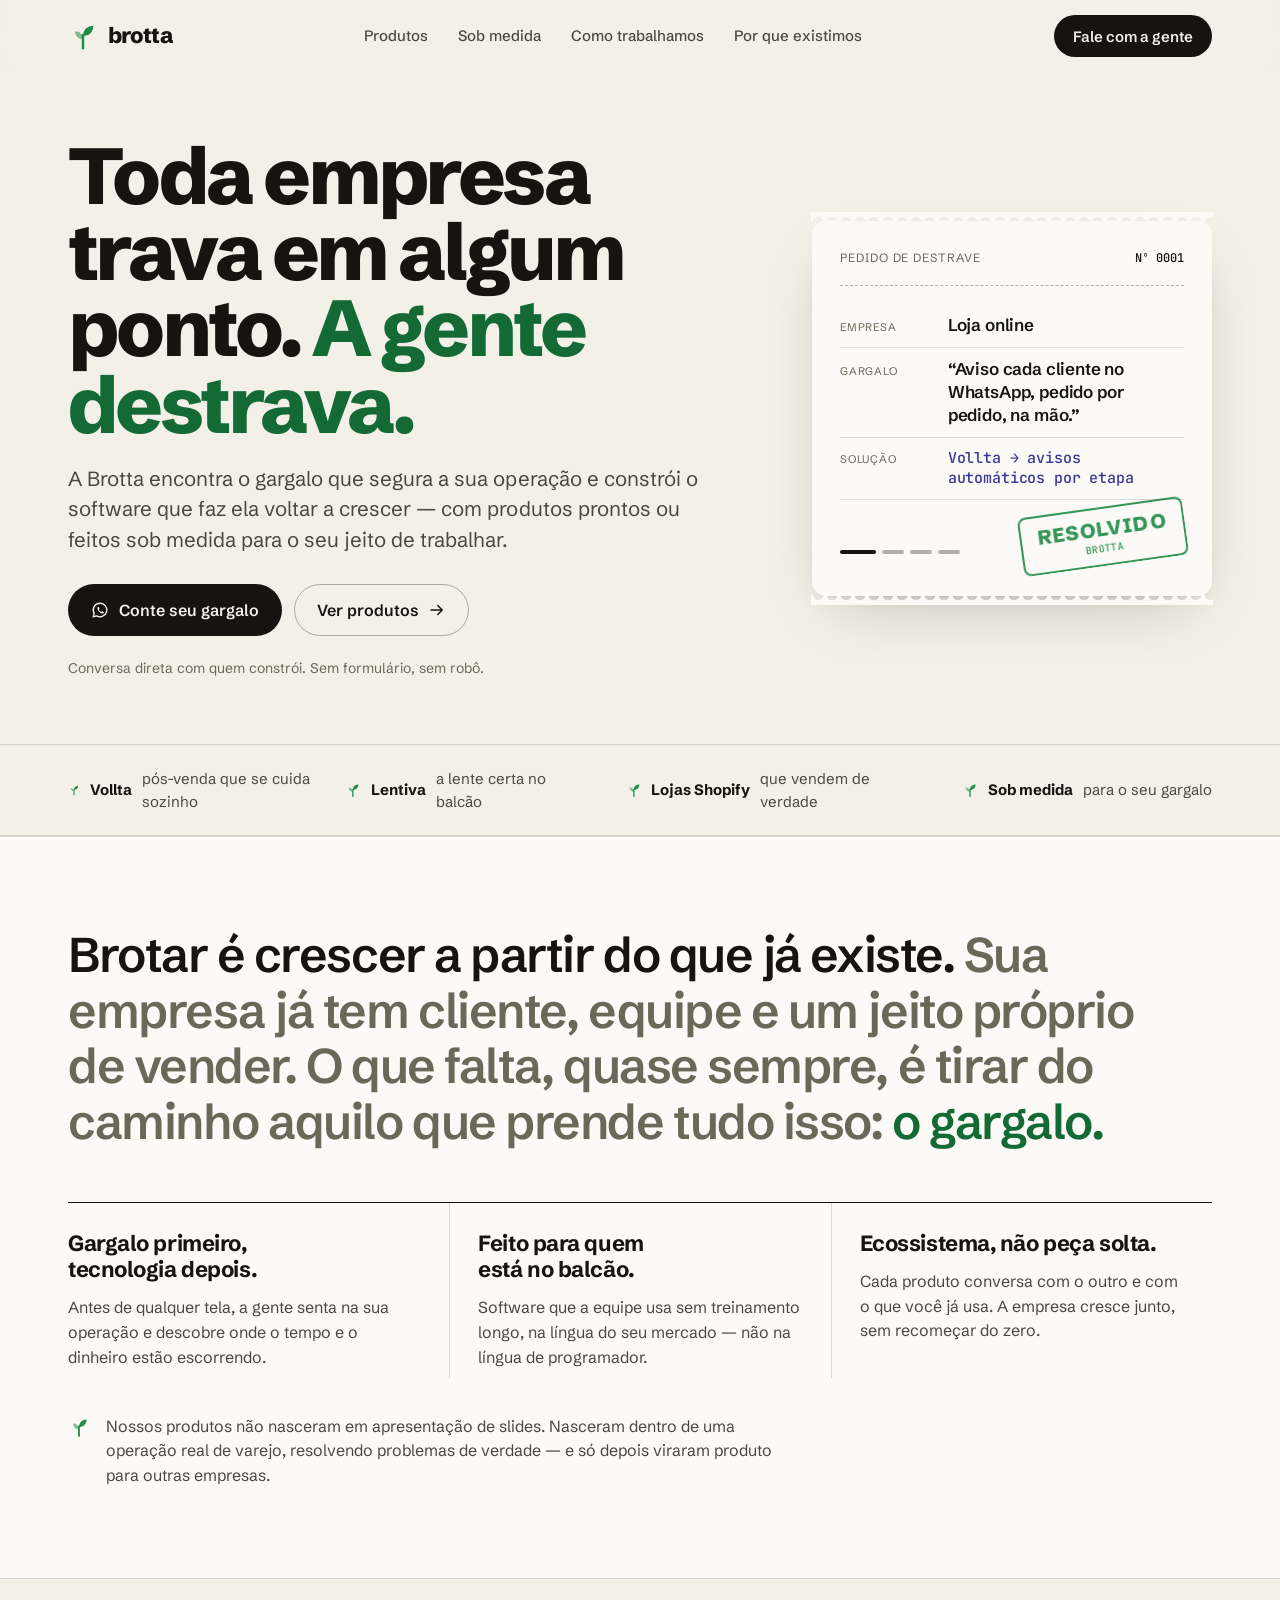
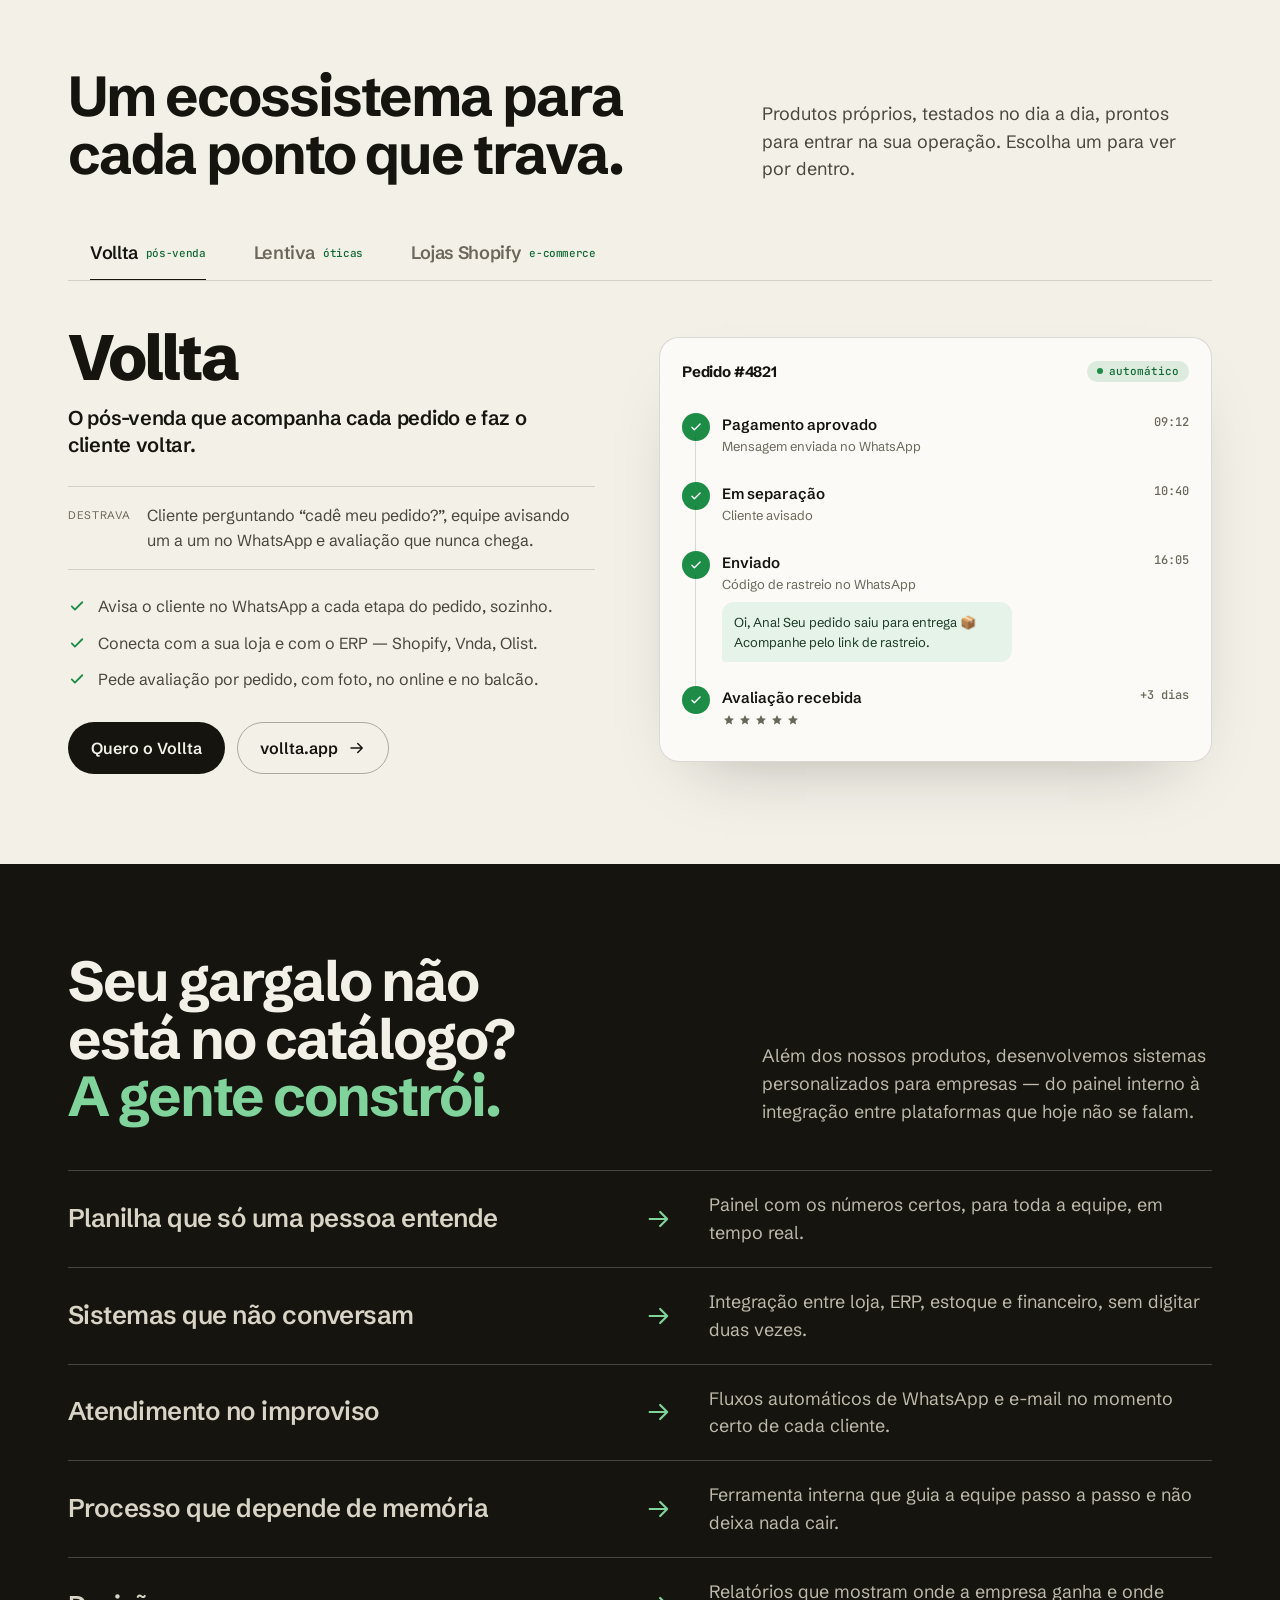
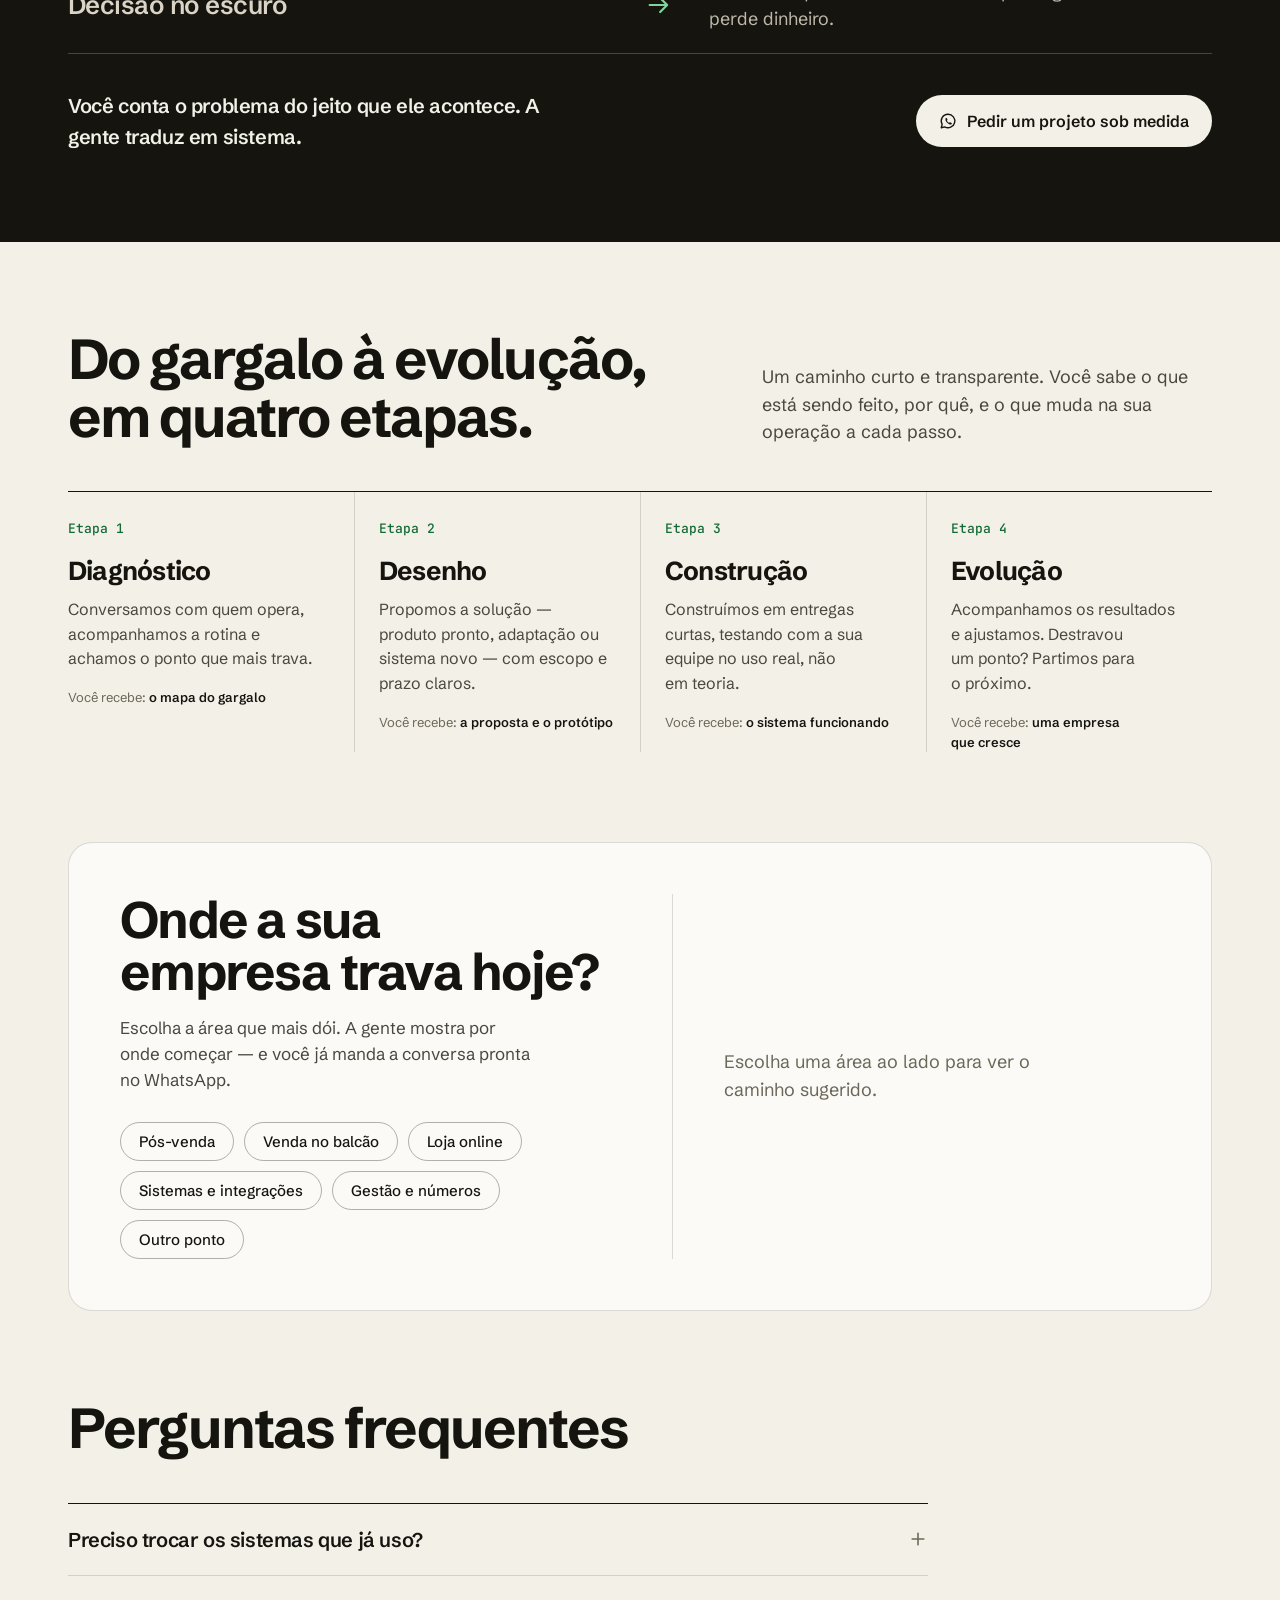
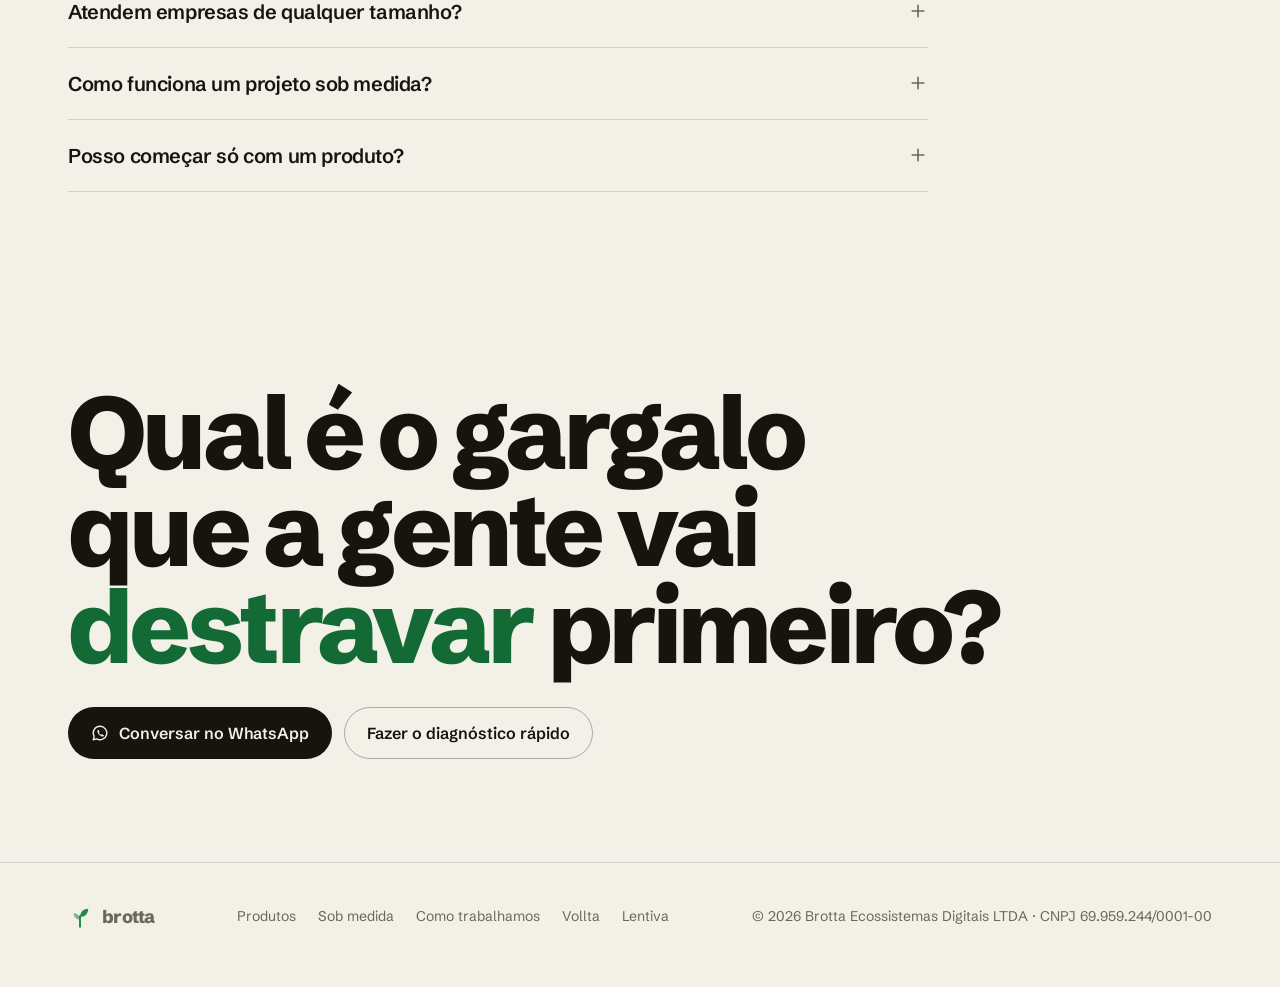
==== commit dd05f30d: "Adiciona CNPJ no rodapé Co-Authored-By: Claude Opus 5.5 <noreply@anthropic.com>" ====
--- a/index.html
+++ b/index.html
@@ -578,7 +578,7 @@
     <nav aria-label="Rodapé">
       <a href="#produtos">Produtos</a><a href="#sob-medida">Sob medida</a><a href="#como">Como trabalhamos</a><a href="https://vollta.app" target="_blank" rel="noopener">Vollta</a><a href="https://lentiva.app" target="_blank" rel="noopener">Lentiva</a>
     </nav>
-    <span>© <span id="yr">2026</span> Brotta Ecossistemas Digitais LTDA</span>
+    <span>© <span id="yr">2026</span> Brotta Ecossistemas Digitais LTDA · CNPJ 69.959.244/0001-00</span>
   </div>
 </footer>
 
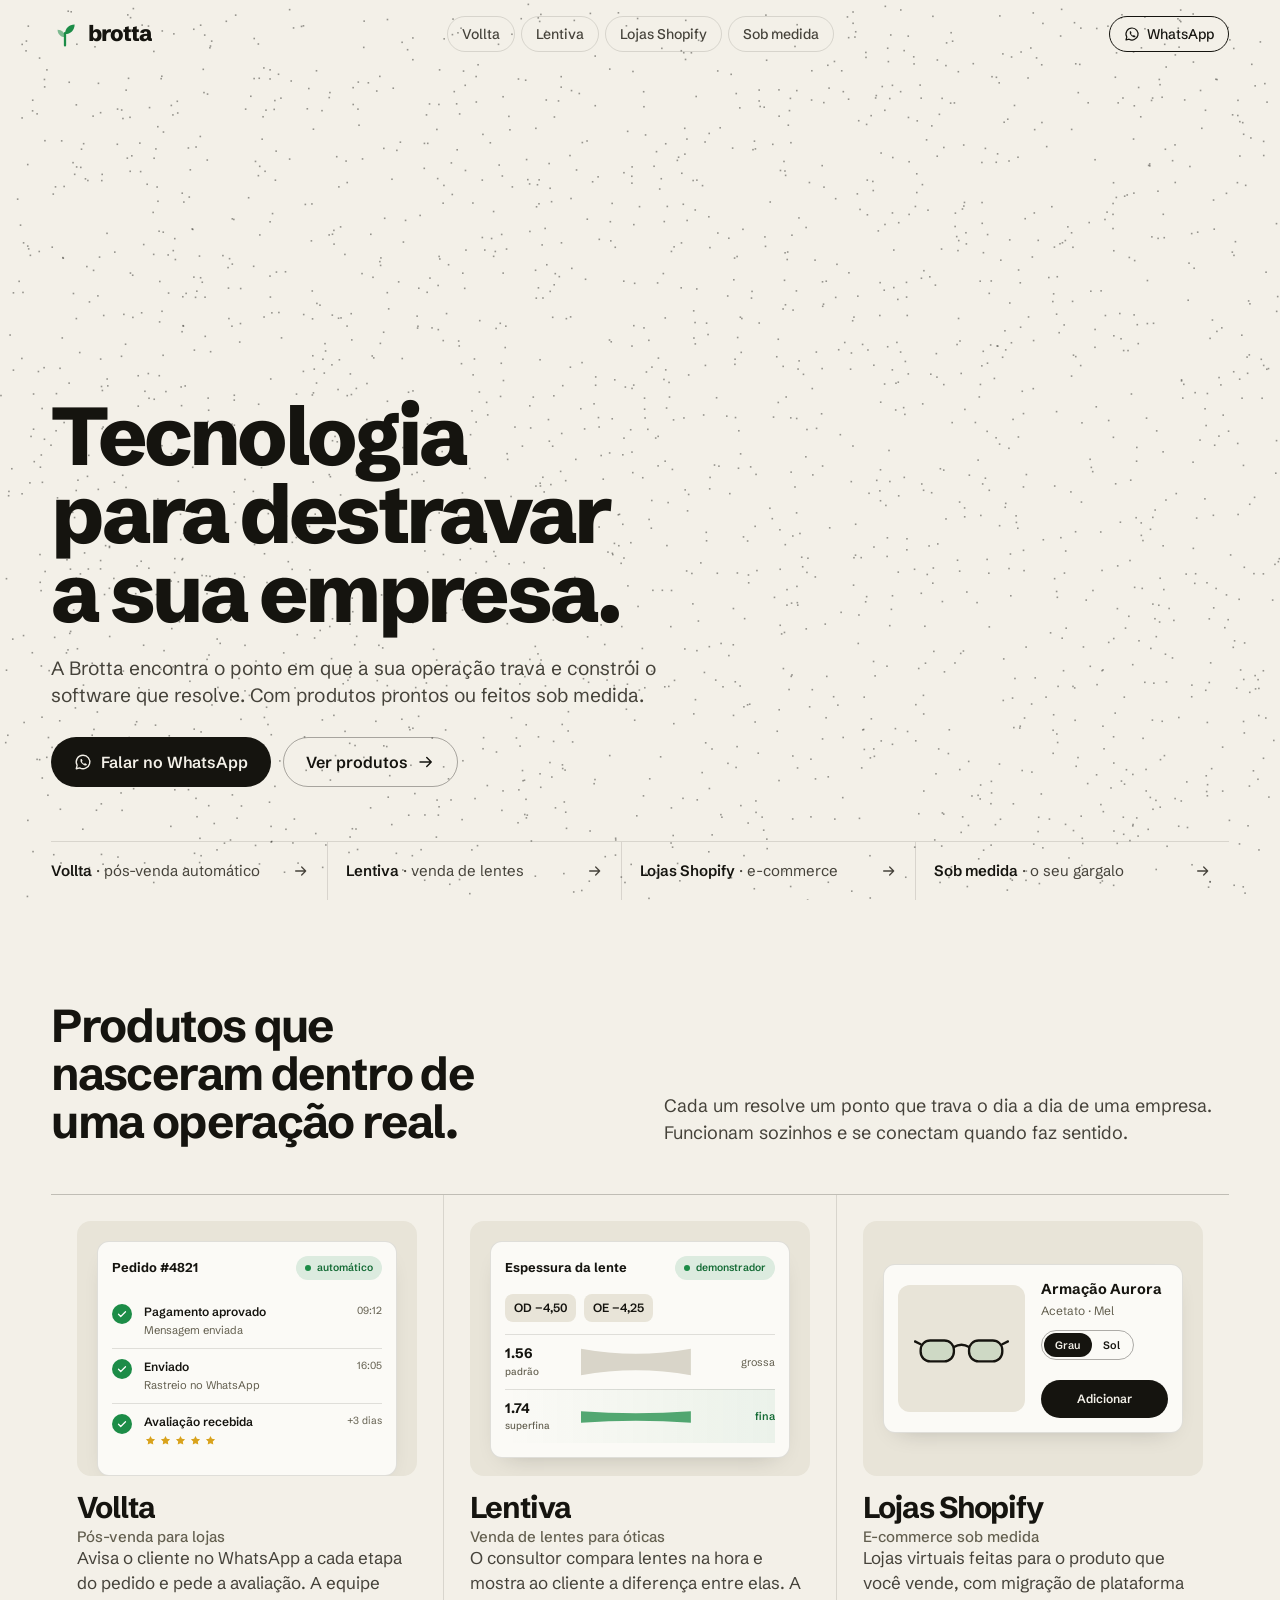
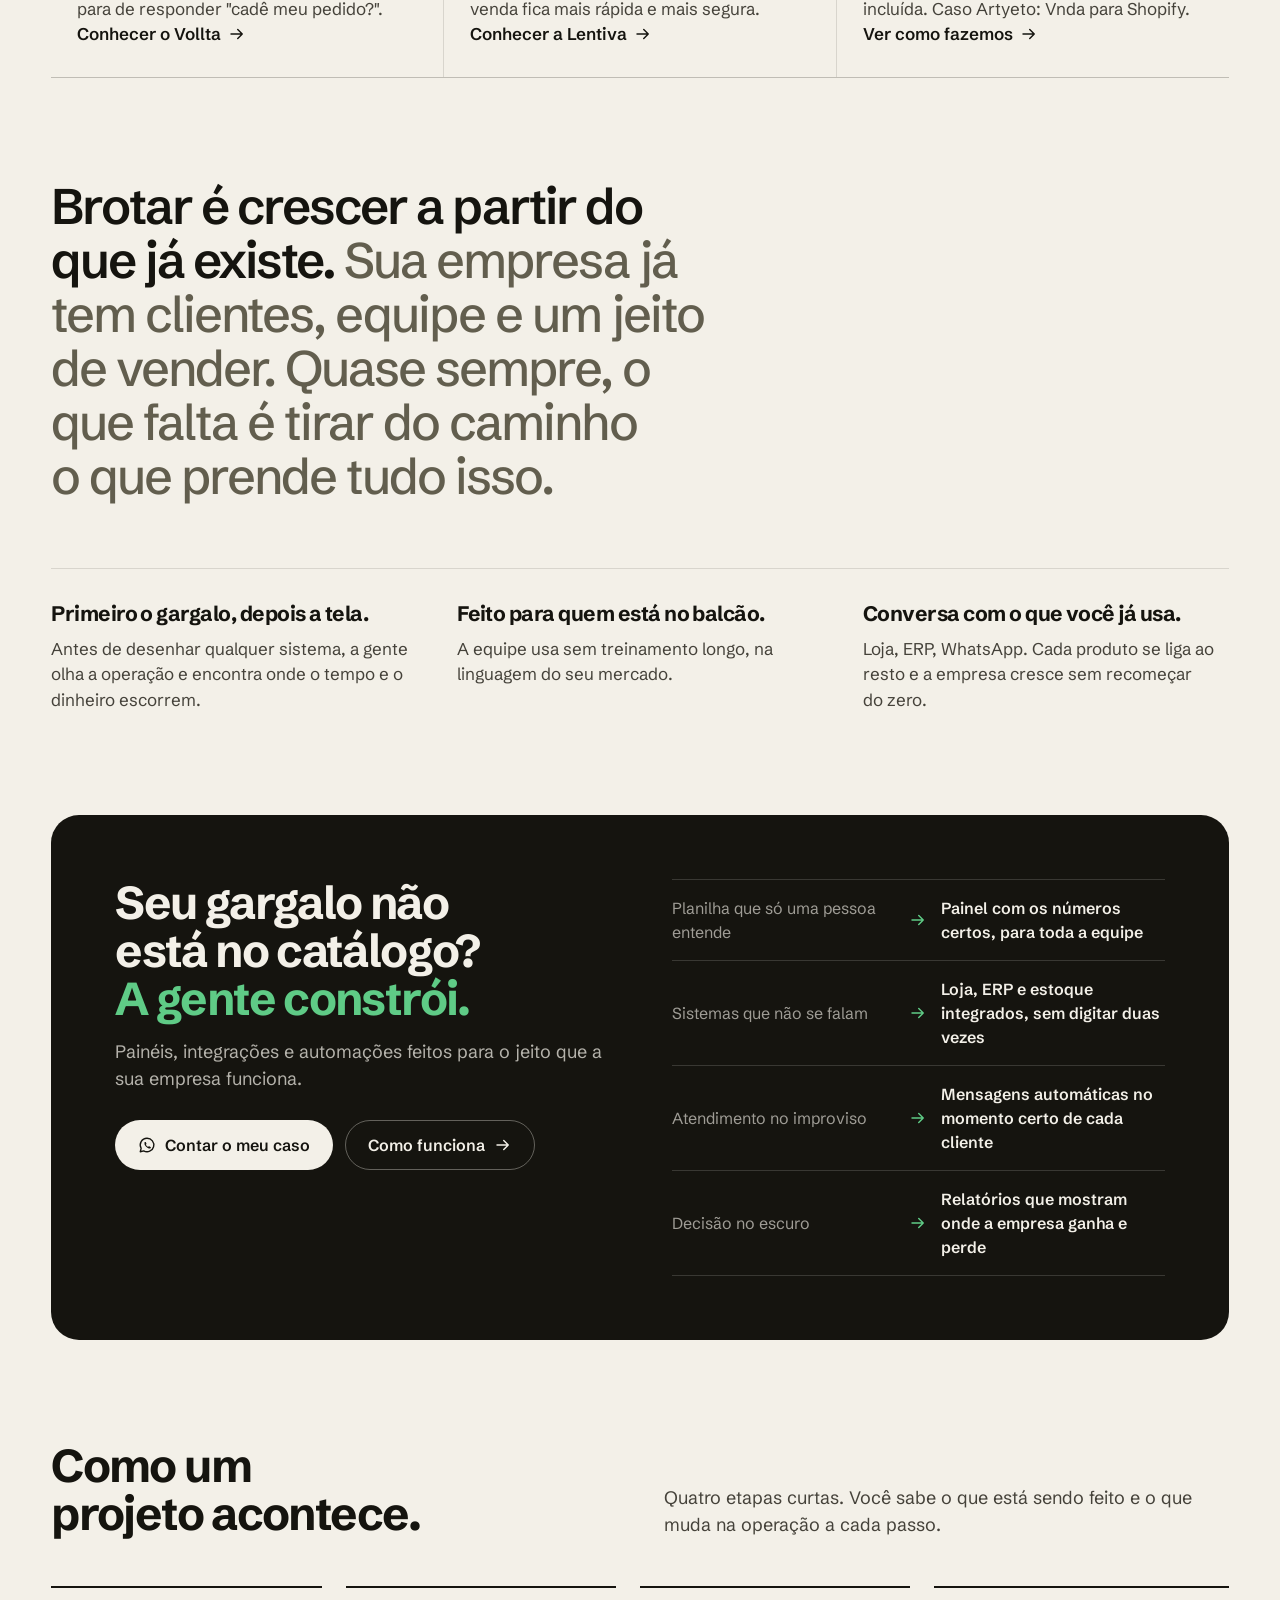
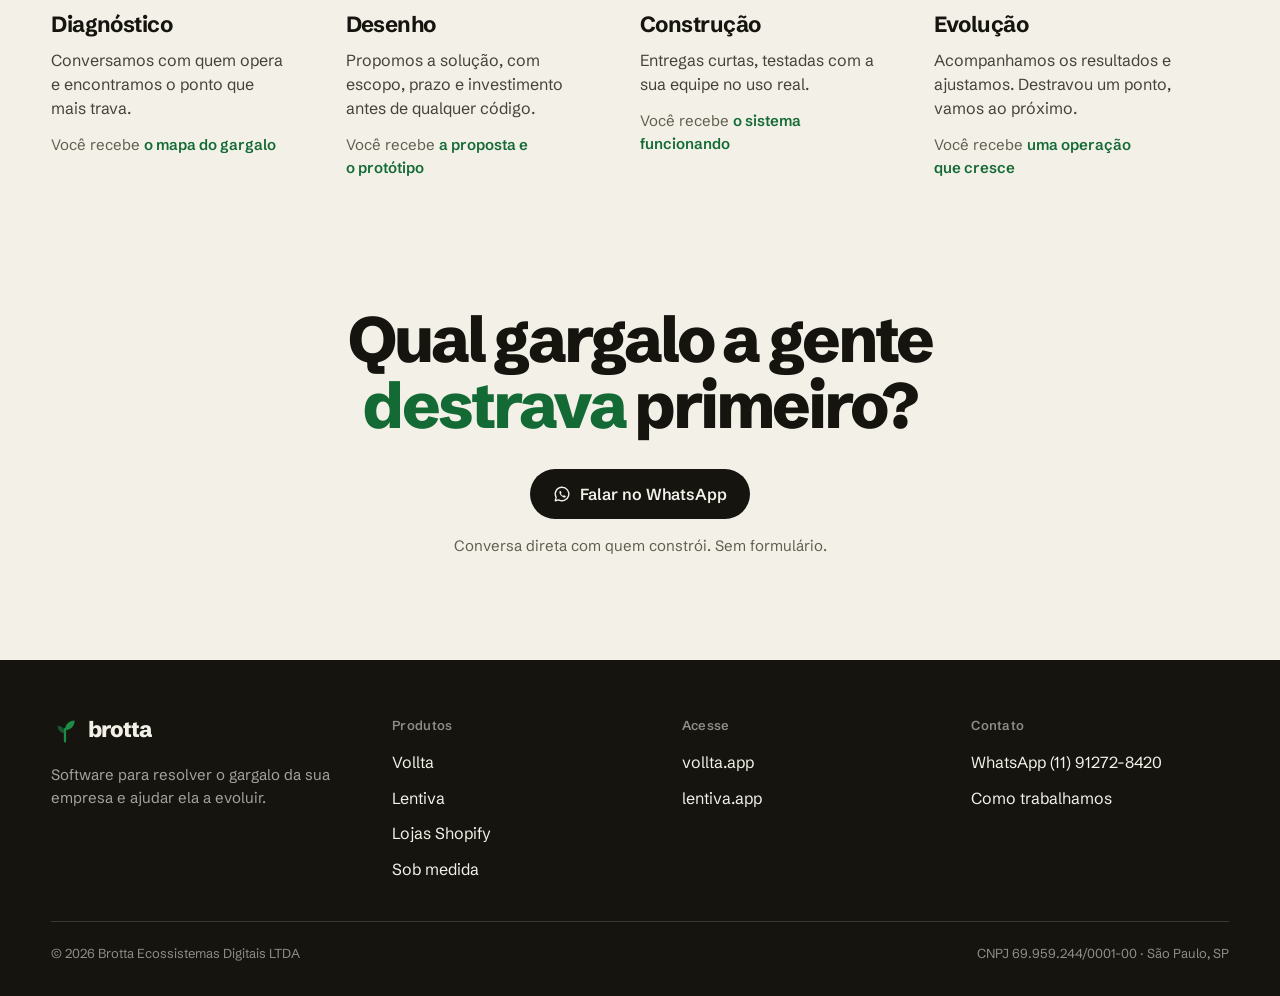
==== commit 16eb2d9a: "Refaz o site: home com banner generativo e uma página por produto Home curta com campo de partículas" ====
--- a/index.html
+++ b/index.html
@@ -3,661 +3,210 @@
 <head>
 <meta charset="utf-8">
 <meta name="viewport" content="width=device-width, initial-scale=1, viewport-fit=cover">
-<title>Brotta — Ecossistemas Digitais</title>
-<meta name="description" content="A Brotta encontra o gargalo que trava a sua empresa e constrói o software que destrava. Vollta, Lentiva, lojas Shopify e sistemas sob medida.">
+<title>Brotta · Tecnologia para destravar a sua empresa</title>
+<meta name="description" content="A Brotta encontra o gargalo da sua operação e constrói o software que resolve. Vollta, Lentiva, lojas Shopify e sistemas sob medida.">
 <meta name="theme-color" content="#F3F0E8">
+<meta property="og:title" content="Brotta · Tecnologia para destravar a sua empresa">
+<meta property="og:description" content="Encontramos o gargalo da sua operação e construímos o software que resolve.">
+<meta property="og:url" content="https://brotta.online/">
+<meta property="og:type" content="website">
+<link rel="icon" href="/favicon.svg" type="image/svg+xml">
+<link rel="icon" href="/favicon-32.png" sizes="32x32" type="image/png">
+<link rel="apple-touch-icon" href="/apple-touch-icon.png">
 <link rel="preconnect" href="https://fonts.googleapis.com">
 <link rel="preconnect" href="https://fonts.gstatic.com" crossorigin>
-<link href="https://fonts.googleapis.com/css2?family=Schibsted+Grotesk:wght@400;500;600;700;800&family=JetBrains+Mono:wght@400;500&display=swap" rel="stylesheet">
-<style>
-:root{
-  --paper:#F3F0E8;
-  --paper-2:#ECE8DD;
-  --sheet:#FBFAF6;
-  --ink:#15140F;
-  --ink-2:#4A473E;
-  --ink-3:#6B6759;
-  --rule:rgba(21,20,15,.14);
-  --rule-strong:rgba(21,20,15,.32);
-  --broto:#1C8C47;
-  --broto-ink:#136A34;
-  --broto-soft:#DCEBDD;
-  --carbon:#3A3896;
-  --radius:14px;
-  --gutter:clamp(16px,4vw,48px);
-  --max:1240px;
-  --ease-out:cubic-bezier(.16,1,.3,1);
-  --display:"Schibsted Grotesk",ui-sans-serif,system-ui,sans-serif;
-  --mono:"JetBrains Mono",ui-monospace,monospace;
-}
-*{box-sizing:border-box;margin:0;padding:0}
-html{scroll-behavior:smooth;-webkit-text-size-adjust:100%;scrollbar-color:var(--ink-3) var(--paper)}
-body{background:var(--paper);color:var(--ink);font-family:var(--display);font-size:17px;line-height:1.55;-webkit-font-smoothing:antialiased;text-rendering:optimizeLegibility;overflow-x:hidden;caret-color:var(--broto)}
-::selection{background:var(--broto);color:#fff}
-::-webkit-scrollbar{width:10px}
-::-webkit-scrollbar-track{background:var(--paper)}
-::-webkit-scrollbar-thumb{background:var(--ink-3);border-radius:10px;border:3px solid var(--paper)}
-a{color:inherit;text-underline-offset:.22em;text-decoration-thickness:1px}
-:focus-visible{outline:2px solid var(--broto);outline-offset:3px;border-radius:6px}
-img,svg{display:block}
-.wrap{max-width:var(--max);margin-inline:auto;padding-inline:var(--gutter)}
-.mono{font-family:var(--mono);font-feature-settings:"tnum";letter-spacing:0}
-h1,h2,h3{font-weight:700;letter-spacing:-.035em;line-height:1.02;text-wrap:balance}
-p{text-wrap:pretty}
-
-/* ---------- buttons ---------- */
-.btn{--h:52px;display:inline-flex;align-items:center;gap:.6em;height:var(--h);padding:0 22px;border-radius:999px;font:600 16px/1 var(--display);text-decoration:none;border:1px solid transparent;cursor:pointer;transition:transform .16s var(--ease-out),background-color .2s,color .2s,border-color .2s;-webkit-tap-highlight-color:transparent;user-select:none}
-.btn:active{transform:scale(.97)}
-.btn-ink{background:var(--ink);color:var(--paper)}
-.btn-ink:hover{background:var(--broto-ink)}
-.btn-line{border-color:var(--rule-strong);color:var(--ink);background:transparent}
-.btn-line:hover{border-color:var(--ink)}
-.btn svg{width:18px;height:18px;flex:none}
-
-/* ---------- nav ---------- */
-.nav{position:sticky;top:0;z-index:40;background:color-mix(in oklab,var(--paper) 88%,transparent);backdrop-filter:saturate(1.4) blur(14px);-webkit-backdrop-filter:saturate(1.4) blur(14px);border-bottom:1px solid transparent;transition:border-color .3s}
-.nav.scrolled{border-bottom-color:var(--rule)}
-.nav .wrap{display:flex;align-items:center;justify-content:space-between;height:72px;gap:24px}
-.logo{display:flex;align-items:center;gap:10px;text-decoration:none;font-weight:800;font-size:22px;letter-spacing:-.04em}
-.logo svg{width:30px;height:30px}
-.nav-links{display:flex;gap:30px;list-style:none;font-size:15px;font-weight:500;color:var(--ink-2)}
-.nav-links a{text-decoration:none;transition:color .2s}
-.nav-links a:hover{color:var(--ink)}
-.nav .btn{--h:42px;padding:0 18px;font-size:15px}
-@media (max-width:880px){.nav-links{display:none}}
-
-/* ---------- hero ---------- */
-.hero{padding:clamp(28px,5vw,64px) 0 clamp(40px,5vw,72px)}
-.hero .wrap{display:grid;grid-template-columns:1.25fr .75fr;gap:clamp(40px,6vw,88px);align-items:center}
-.hero h1{font-size:clamp(44px,6.2vw,88px);font-weight:800;letter-spacing:-.045em;line-height:.96}
-.hero h1 .soft{color:var(--ink-3);font-weight:700}
-.hero h1 em{font-style:normal;color:var(--broto-ink)}
-.hero .lede{margin-top:22px;max-width:34em;font-size:clamp(18px,1.6vw,21px);color:var(--ink-2);line-height:1.5}
-.hero .ctas{margin-top:28px;display:flex;flex-wrap:wrap;gap:12px}
-.hero .note{margin-top:22px;font-size:14px;color:var(--ink-3)}
-@media (max-width:960px){.hero .wrap{grid-template-columns:1fr}}
-
-/* ---------- order ticket (signature) ---------- */
-.ticket{position:relative;background:var(--sheet);border-radius:var(--radius);box-shadow:0 1px 0 rgba(21,20,15,.04),0 24px 60px -24px rgba(21,20,15,.28),0 8px 18px -10px rgba(21,20,15,.14);padding:28px 28px 96px;max-width:480px;width:100%;justify-self:end;isolation:isolate}
-@media (max-width:960px){.ticket{justify-self:start}}
-.ticket::before,.ticket::after{content:"";position:absolute;left:-1px;right:-1px;height:10px;background:radial-gradient(circle at 7px 0,transparent 5px,var(--sheet) 5.5px) 0 0/14px 10px repeat-x}
-.ticket::before{top:-9px;transform:scaleY(-1)}
-.ticket::after{bottom:-9px}
-.t-head{display:flex;justify-content:space-between;align-items:baseline;font-size:12px;color:var(--ink-3);text-transform:uppercase;letter-spacing:.08em}
-.t-head b{font-weight:500;color:var(--ink)}
-.t-rule{border:0;border-top:1px dashed var(--rule-strong);margin:18px 0}
-.t-field{display:grid;grid-template-columns:96px 1fr;gap:12px;align-items:baseline;padding:10px 0;border-bottom:1px solid var(--rule)}
-.t-field:last-of-type{border-bottom:0}
-.t-label{font-size:11px;text-transform:uppercase;letter-spacing:.08em;color:var(--ink-3)}
-.t-val{font-size:17px;font-weight:600;letter-spacing:-.01em;line-height:1.35;min-height:2.7em}
-.t-val.carbon{color:var(--carbon);font-family:var(--mono);font-weight:500;font-size:15px;min-height:0}
-.t-swap{transition:opacity .35s var(--ease-out),filter .35s var(--ease-out),transform .35s var(--ease-out)}
-.t-swap.out{opacity:0;filter:blur(4px);transform:translateY(4px)}
-.stamp{position:absolute;right:26px;bottom:30px;z-index:2;display:grid;place-items:center;padding:10px 16px;border:2.5px solid var(--broto);border-radius:8px;color:var(--broto);font:800 20px/1 var(--display);letter-spacing:.06em;transform:rotate(-8deg);opacity:.9;mix-blend-mode:multiply;pointer-events:none}
-.stamp small{display:block;font:500 10px/1 var(--mono);letter-spacing:.04em;margin-top:5px}
-.stamp.hit{animation:stamp .55s var(--ease-out) both}
-.stamp.lift{opacity:0;transition:opacity .25s}
-@keyframes stamp{0%{opacity:0;transform:rotate(-14deg) scale(1.9);filter:blur(6px)}55%{opacity:.95;transform:rotate(-7deg) scale(.96);filter:blur(0)}100%{opacity:.9;transform:rotate(-8deg) scale(1)}}
-.t-dots{display:flex;gap:6px;position:absolute;left:28px;bottom:42px}
-.t-dots button{width:22px;height:4px;border-radius:4px;border:0;background:var(--rule-strong);cursor:pointer;transition:background-color .3s,width .3s var(--ease-out);padding:0}
-.t-dots button[aria-current="true"]{background:var(--ink);width:36px}
-
-/* ---------- strip ---------- */
-.strip{border-block:1px solid var(--rule);padding:22px 0;overflow:hidden}
-.strip .wrap{display:grid;grid-template-columns:repeat(4,auto);gap:16px 32px;align-items:center;justify-content:space-between;font-size:15px;color:var(--ink-2)}
-.strip b{color:var(--ink);font-weight:700}
-.strip span{display:flex;align-items:center;gap:10px}
-.strip span b{white-space:nowrap}@media (max-width:960px){.strip .wrap{grid-template-columns:1fr 1fr;justify-content:start}}@media (max-width:520px){.strip .wrap{grid-template-columns:1fr}}
-.strip svg{width:16px;height:16px;color:var(--broto)}
-
-/* ---------- sections ---------- */
-section{scroll-margin-top:80px}
-.sec{padding:clamp(56px,7vw,96px) 0}
-.sec-head{display:grid;grid-template-columns:1.4fr 1fr;gap:clamp(24px,5vw,72px);align-items:end;margin-bottom:clamp(28px,3.5vw,48px)}
-.sec-head h2{font-size:clamp(34px,4.4vw,58px)}
-.sec-head p{color:var(--ink-2);font-size:clamp(17px,1.4vw,19px);max-width:32em}
-@media (max-width:820px){.sec-head{grid-template-columns:1fr}}
-
-/* manifesto */
-.manifesto{background:var(--sheet);border-block:1px solid var(--rule)}
-.manifesto .big{font-size:clamp(28px,3.8vw,50px);font-weight:600;letter-spacing:-.03em;line-height:1.15;max-width:22em;text-wrap:balance}
-.manifesto .big .dim{color:var(--ink-3)}
-.manifesto .big em{font-style:normal;color:var(--broto-ink)}
-.beliefs{margin-top:clamp(32px,4vw,56px);display:grid;grid-template-columns:repeat(3,1fr);border-top:1px solid var(--ink)}
-.belief{padding:28px 28px 8px 0}
-.belief + .belief{padding-left:28px;border-left:1px solid var(--rule)}
-.belief h3{font-size:22px;letter-spacing:-.02em;line-height:1.2;margin-bottom:12px}
-.belief p{color:var(--ink-2);font-size:16px}
-@media (max-width:820px){.beliefs{grid-template-columns:1fr}.belief,.belief + .belief{padding:24px 0;border-left:0;border-bottom:1px solid var(--rule)}}
-.origin{margin-top:36px;display:flex;gap:16px;align-items:flex-start;max-width:46em;color:var(--ink-2);font-size:16px}
-.origin svg{flex:none;width:22px;height:22px;color:var(--broto);margin-top:2px}
-
-/* products */
-.prod-tabs{display:flex;gap:4px;border-bottom:1px solid var(--rule);overflow-x:auto;scrollbar-width:none}
-.prod-tabs::-webkit-scrollbar{display:none}
-.prod-tab{appearance:none;background:none;border:0;cursor:pointer;padding:16px 22px 18px;font:600 18px/1 var(--display);letter-spacing:-.02em;color:var(--ink-3);position:relative;white-space:nowrap;transition:color .2s}
-.prod-tab:hover{color:var(--ink)}
-.prod-tab[aria-selected="true"]{color:var(--ink)}
-.prod-tab::after{content:"";position:absolute;left:22px;right:22px;bottom:-1px;height:2px;background:var(--ink);transform:scaleX(0);transform-origin:left;transition:transform .35s var(--ease-out)}
-.prod-tab[aria-selected="true"]::after{transform:scaleX(1)}
-.prod-tab .tag{font:500 11px/1 var(--mono);color:var(--broto-ink);margin-left:8px;vertical-align:2px}
-.panel{display:grid;grid-template-columns:1fr 1.05fr;gap:clamp(28px,5vw,72px);padding-top:clamp(28px,3.5vw,44px);align-items:center}
-.panel[hidden]{display:none}
-.panel.enter .p-copy,.panel.enter .mock{animation:panelIn .5s var(--ease-out) both}
-.panel.enter .mock{animation-delay:.06s}
-@keyframes panelIn{from{opacity:0;transform:translateY(10px);filter:blur(3px)}to{opacity:1;transform:none;filter:none}}
-.p-copy h3{font-size:clamp(40px,5vw,64px);font-weight:800;letter-spacing:-.045em}
-.p-copy .what{margin-top:14px;font-size:20px;font-weight:600;letter-spacing:-.015em;line-height:1.35;max-width:24em}
-.p-copy .gargalo{margin-top:28px;padding:16px 0;border-block:1px solid var(--rule);display:grid;grid-template-columns:auto 1fr;gap:6px 16px;font-size:16px}
-.p-copy .gargalo dt{font-size:11px;letter-spacing:.08em;text-transform:uppercase;color:var(--ink-3);padding-top:4px}
-.p-copy .gargalo dd{color:var(--ink-2)}
-.p-copy ul{list-style:none;margin-top:24px;display:grid;gap:12px}
-.p-copy li{display:flex;gap:12px;color:var(--ink-2);font-size:16px}
-.p-copy li svg{flex:none;width:18px;height:18px;margin-top:3px;color:var(--broto)}
-.p-copy .p-cta{margin-top:30px;display:flex;gap:12px;flex-wrap:wrap}
-@media (max-width:900px){.panel{grid-template-columns:1fr}}
-
-/* mocks */
-.mock{background:var(--sheet);border:1px solid var(--rule);border-radius:20px;padding:22px;box-shadow:0 30px 70px -40px rgba(21,20,15,.35);font-size:14px}
-.mock-bar{display:flex;align-items:center;justify-content:space-between;margin-bottom:18px;color:var(--ink-3);font-size:12px}
-.mock-bar b{color:var(--ink);font-weight:700;font-size:15px;letter-spacing:-.01em}
-.pill{display:inline-flex;align-items:center;gap:6px;padding:5px 10px;border-radius:999px;background:var(--broto-soft);color:var(--broto-ink);font:500 11px/1 var(--mono)}
-.pill i{width:6px;height:6px;border-radius:50%;background:var(--broto)}
-.steps{list-style:none;display:grid}
-.steps li{display:grid;grid-template-columns:28px 1fr auto;gap:12px;align-items:start;padding:12px 0;position:relative}
-.steps li::before{content:"";position:absolute;left:13px;top:36px;bottom:-12px;width:1.5px;background:var(--rule)}
-.steps li:last-child::before{display:none}
-.dot{width:28px;height:28px;border-radius:50%;display:grid;place-items:center;background:var(--paper-2);color:var(--ink-3)}
-.dot.ok{background:var(--broto);color:#fff}
-.dot svg{width:14px;height:14px}
-.steps strong{display:block;font-weight:600;font-size:15px}
-.steps span{color:var(--ink-3);font-size:13px}
-.steps time{font:500 12px/1.6 var(--mono);color:var(--ink-3)}
-.bubble{margin:6px 0 0 40px;background:#E5F3E8;border-radius:12px 12px 12px 4px;padding:10px 12px;color:#1D3B27;font-size:13px;max-width:290px}
-.stars{display:flex;gap:2px;color:#D49B17;margin-top:4px}
-.stars svg{width:14px;height:14px}
-
-.lens-head{display:grid;grid-template-columns:1fr auto;gap:8px;margin-bottom:14px}
-.rx{display:flex;gap:8px;flex-wrap:wrap}
-.rx span{font:500 12px/1 var(--mono);padding:7px 10px;border:1px solid var(--rule);border-radius:8px;color:var(--ink-2)}
-.lens-row{display:grid;grid-template-columns:76px 1fr 64px;gap:14px;align-items:center;padding:14px 0;border-top:1px solid var(--rule)}
-.lens-row .idx{font:500 13px/1.2 var(--mono)}
-.lens-row .idx small{display:block;color:var(--ink-3);font-family:var(--display);font-size:12px;margin-top:3px}
-.edge{height:36px;position:relative}
-.edge svg{width:100%;height:100%}
-.lens-row .mm{font:500 13px/1 var(--mono);text-align:right}
-.lens-row.best{background:linear-gradient(90deg,var(--broto-soft),transparent 80%);margin-inline:-22px;padding-inline:22px}
-.lens-row.best .mm{color:var(--broto-ink)}
-.fine{margin-top:12px;font-size:11.5px;color:var(--ink-3)}
-
-.shop{display:grid;grid-template-columns:1fr 1fr;gap:18px}
-.shop-img{aspect-ratio:1;border-radius:14px;background:radial-gradient(120% 90% at 50% 40%,#fff,var(--paper-2));display:grid;place-items:center}
-.shop-img svg{width:82%}
-.shop h4{font-size:17px;letter-spacing:-.02em;font-weight:700}
-.shop .sub{color:var(--ink-3);font-size:12.5px;margin:2px 0 12px}
-.seg{display:grid;grid-template-columns:1fr 1fr;border:1px solid var(--rule);border-radius:10px;padding:3px;margin-bottom:12px}
-.seg span{text-align:center;padding:7px 0;border-radius:7px;font-size:12.5px;font-weight:600;color:var(--ink-3)}
-.seg span.on{background:var(--ink);color:var(--paper)}
-.opts{display:grid;gap:6px}
-.opt{display:flex;justify-content:space-between;align-items:center;padding:9px 11px;border:1px solid var(--rule);border-radius:10px;font-size:12.5px}
-.opt small{color:var(--ink-3);font-family:var(--mono);font-size:11px}
-.opt.on{border-color:var(--ink);box-shadow:inset 0 0 0 1px var(--ink)}
-.addcart{margin-top:12px;height:40px;border-radius:10px;background:var(--broto);color:#fff;display:grid;place-items:center;font-weight:700;font-size:13.5px}
-@media (max-width:520px){.shop{grid-template-columns:1fr}.shop-img{aspect-ratio:16/10}}
-
-/* custom */
-.custom{background:var(--ink);color:var(--paper)}
-.custom .sec-head p{color:#BDB8A9}
-.custom h2 em{font-style:normal;color:#7FD39B}
-.jams{list-style:none;border-top:1px solid rgba(243,240,232,.22)}
-.jam{display:grid;grid-template-columns:minmax(0,1.1fr) 40px minmax(0,1fr);gap:24px;align-items:center;padding:20px 0;border-bottom:1px solid rgba(243,240,232,.22);transition:background-color .3s}
-.jam .from{font-size:clamp(19px,2vw,26px);font-weight:600;letter-spacing:-.02em;color:#D9D4C6;text-decoration:line-through;text-decoration-color:rgba(127,211,155,.0);text-decoration-thickness:2px;transition:text-decoration-color .35s,color .35s}
-.jam .arrow{color:#7FD39B;transition:transform .35s var(--ease-out)}
-.jam .arrow svg{width:28px;height:28px}
-.jam .to{font-size:clamp(16px,1.4vw,18px);color:#BDB8A9;transition:color .35s}
-@media (hover:hover){
-  .jam:hover .from{text-decoration-color:rgba(127,211,155,.85);color:#8F8A7C}
-  .jam:hover .to{color:var(--paper)}
-  .jam:hover .arrow{transform:translateX(6px)}
-}
-@media (max-width:760px){.jam{grid-template-columns:1fr;gap:10px}.jam .arrow{display:none}}
-.custom-cta{margin-top:36px;display:flex;justify-content:space-between;align-items:center;gap:24px;flex-wrap:wrap}
-.custom-cta p{font-size:20px;font-weight:600;letter-spacing:-.02em;max-width:26em}
-.custom .btn-ink{background:var(--paper);color:var(--ink)}
-.custom .btn-ink:hover{background:#7FD39B}
-
-/* process */
-.process{list-style:none;display:grid;grid-template-columns:repeat(4,1fr);counter-reset:p;border-top:1px solid var(--ink)}
-.process li{padding:22px 24px 0 0;counter-increment:p}
-.process li + li{padding-left:24px;border-left:1px solid var(--rule)}
-.process .n{font:500 13px/1 var(--mono);color:var(--broto-ink)}
-.process .n::before{content:"Etapa " counter(p)}
-.process h3{font-size:26px;margin:18px 0 12px;letter-spacing:-.03em}
-.process p{color:var(--ink-2);font-size:16px}
-.process .out{margin-top:16px;font-size:13px;color:var(--ink-3)}
-.process .out b{color:var(--ink);font-weight:600}
-@media (max-width:900px){.process{grid-template-columns:1fr 1fr}.process li:nth-child(3){padding-left:0;border-left:0}.process li{padding-bottom:28px}}
-@media (max-width:560px){.process{grid-template-columns:1fr}.process li,.process li + li{padding:24px 0;border-left:0;border-bottom:1px solid var(--rule)}}
-
-/* diagnosis */
-.diag{background:var(--sheet);border:1px solid var(--rule);border-radius:24px;padding:clamp(24px,4vw,56px);display:grid;grid-template-columns:1fr 1fr;gap:clamp(28px,5vw,72px)}
-.diag h2{font-size:clamp(32px,4vw,52px)}
-.diag .intro{margin-top:16px;color:var(--ink-2);max-width:28em}
-.choices{display:flex;flex-wrap:wrap;gap:10px;margin-top:28px}
-.choice{appearance:none;cursor:pointer;border:1px solid var(--rule-strong);background:transparent;border-radius:999px;padding:11px 18px;font:500 15px/1 var(--display);color:var(--ink);transition:background-color .2s,color .2s,border-color .2s,transform .16s var(--ease-out)}
-.choice:hover{border-color:var(--ink)}
-.choice:active{transform:scale(.97)}
-.choice[aria-pressed="true"]{background:var(--ink);color:var(--paper);border-color:var(--ink)}
-.result{border-left:1px solid var(--rule);padding-left:clamp(24px,4vw,56px);display:flex;flex-direction:column;justify-content:center;min-height:240px}
-.result .r-label{font-size:11px;letter-spacing:.08em;text-transform:uppercase;color:var(--ink-3)}
-.result h3{font-size:clamp(26px,2.6vw,34px);margin:12px 0 14px;letter-spacing:-.03em}
-.result p{color:var(--ink-2)}
-.result .btn{margin-top:28px;align-self:flex-start}
-.result .empty{color:var(--ink-3);font-size:18px;max-width:20em}
-.result.swap{animation:panelIn .45s var(--ease-out) both}
-@media (max-width:860px){.diag{grid-template-columns:1fr}.result{border-left:0;border-top:1px solid var(--rule);padding:28px 0 0;min-height:0}}
-
-/* faq */
-.faq{max-width:860px}
-.faq details{border-bottom:1px solid var(--rule)}
-.faq details:first-child{border-top:1px solid var(--ink)}
-.faq summary{list-style:none;cursor:pointer;display:flex;justify-content:space-between;gap:24px;align-items:center;padding:20px 0;font-size:20px;font-weight:600;letter-spacing:-.02em}
-.faq summary::-webkit-details-marker{display:none}
-.faq summary svg{flex:none;width:20px;height:20px;transition:transform .3s var(--ease-out);color:var(--ink-3)}
-.faq details[open] summary svg{transform:rotate(45deg);color:var(--ink)}
-.faq details p{padding:0 0 26px;color:var(--ink-2);max-width:44em}
-
-/* final */
-.final{padding:clamp(56px,8vw,112px) 0;text-align:left}
-.final h2{font-size:clamp(48px,8vw,104px);font-weight:800;letter-spacing:-.045em;line-height:.95;max-width:11em}
-.final h2 em{font-style:normal;color:var(--broto-ink)}
-.final .ctas{margin-top:32px;display:flex;gap:12px;flex-wrap:wrap}
-footer{border-top:1px solid var(--rule);padding:40px 0 56px;color:var(--ink-3);font-size:14px}
-footer .wrap{display:flex;justify-content:space-between;gap:24px;flex-wrap:wrap;align-items:center}
-footer nav{display:flex;gap:22px;flex-wrap:wrap}
-footer a{text-decoration:none}
-footer a:hover{color:var(--ink)}
-
-.wa-float{position:fixed;right:max(16px,env(safe-area-inset-right));bottom:max(16px,env(safe-area-inset-bottom));z-index:50;width:56px;height:56px;border-radius:50%;background:var(--broto);color:#fff;display:grid;place-items:center;box-shadow:0 12px 28px -10px rgba(19,106,52,.6);transition:transform .2s var(--ease-out),opacity .3s;opacity:0;pointer-events:none}
-.wa-float.show{opacity:1;pointer-events:auto}
-.wa-float:active{transform:scale(.94)}
-.wa-float svg{width:26px;height:26px}
-
-@media (prefers-reduced-motion:reduce){
-  *,*::before,*::after{animation-duration:.01ms!important;animation-iteration-count:1!important;transition-duration:.01ms!important;scroll-behavior:auto!important}
-}
-</style>
+<link href="https://fonts.googleapis.com/css2?family=Schibsted+Grotesk:wght@400;500;600;700;800&display=swap" rel="stylesheet">
+<link rel="stylesheet" href="/assets/site.css">
 </head>
 <body>
-
 <svg width="0" height="0" style="position:absolute" aria-hidden="true">
-  <symbol id="i-check" viewBox="0 0 24 24"><path d="M5 12.5l4.2 4.2L19 7" fill="none" stroke="currentColor" stroke-width="2.4" stroke-linecap="round" stroke-linejoin="round"/></symbol>
+  <symbol id="i-sprout" viewBox="0 0 32 32"><path d="M16 29V15" stroke="currentColor" stroke-width="2.6" stroke-linecap="round" fill="none"/><path d="M16 16c0-6.5 4.6-11 11-11 0 6.4-4.5 11-11 11z" fill="currentColor"/><path d="M16 19.5C16 14.6 12.5 11 7.5 11c0 5 3.6 8.5 8.5 8.5z" fill="currentColor" opacity=".55"/></symbol>
   <symbol id="i-arrow" viewBox="0 0 24 24"><path d="M4 12h15M13 6l6 6-6 6" fill="none" stroke="currentColor" stroke-width="1.9" stroke-linecap="round" stroke-linejoin="round"/></symbol>
-  <symbol id="i-plus" viewBox="0 0 24 24"><path d="M12 5v14M5 12h14" fill="none" stroke="currentColor" stroke-width="1.9" stroke-linecap="round"/></symbol>
+  <symbol id="i-wa" viewBox="0 0 24 24"><path d="M12 3a9 9 0 0 0-7.8 13.5L3 21l4.6-1.2A9 9 0 1 0 12 3z" fill="none" stroke="currentColor" stroke-width="1.8" stroke-linejoin="round"/><path d="M8.6 8.4c.2-.5.5-.5.8-.5h.5c.2 0 .4 0 .6.5l.7 1.6c.1.2.1.4 0 .6l-.5.7c-.1.2-.1.4 0 .6.6 1 1.4 1.8 2.4 2.4.2.1.4.1.6 0l.7-.5c.2-.1.4-.1.6 0l1.6.7c.4.2.5.4.5.6v.5c0 .3 0 .6-.5.8-.6.3-1.6.6-2.9 0-1.4-.6-3.4-2.2-4.4-4-.9-1.6-.7-2.5-.4-3z" fill="currentColor"/></symbol>
+  <symbol id="i-check" viewBox="0 0 24 24"><path d="M5 12.5l4.5 4.5L19 7.5" fill="none" stroke="currentColor" stroke-width="2.4" stroke-linecap="round" stroke-linejoin="round"/></symbol>
   <symbol id="i-star" viewBox="0 0 24 24"><path d="M12 3.5l2.6 5.4 5.9.8-4.3 4.1 1 5.8L12 16.9l-5.2 2.7 1-5.8-4.3-4.1 5.9-.8z" fill="currentColor"/></symbol>
-  <symbol id="i-wa" viewBox="0 0 24 24"><path d="M12 3a9 9 0 0 0-7.8 13.5L3 21l4.6-1.2A9 9 0 1 0 12 3z" fill="none" stroke="currentColor" stroke-width="1.8" stroke-linejoin="round"/><path d="M8.6 8.4c.2-.5.5-.5.8-.5h.5c.2 0 .4 0 .6.5l.7 1.6c.1.2.1.4 0 .6l-.5.7c-.1.2-.1.4 0 .6.6 1 1.4 1.8 2.4 2.4.2.1.4.1.6 0l.7-.5c.2-.1.4-.1.6 0l1.6.7c.4.2.5.4.5.6v.5c0 .3 0 .6-.5.8-.6.3-1.6.6-2.9 0-1.4-.6-3.4-2.2-4.4-4-.9-1.6-.7-2.5-.4-3z" fill="currentColor"/></symbol>
-  <symbol id="i-sprout" viewBox="0 0 32 32"><path d="M16 29V15" stroke="currentColor" stroke-width="2.6" stroke-linecap="round" fill="none"/><path d="M16 16c0-6.5 4.6-11 11-11 0 6.4-4.5 11-11 11z" fill="currentColor"/><path d="M16 19.5C16 14.6 12.5 11 7.5 11c0 5 3.6 8.5 8.5 8.5z" fill="currentColor" opacity=".55"/></symbol>
+  <symbol id="i-bars" viewBox="0 0 24 24"><path d="M4 8h16M4 16h16" fill="none" stroke="currentColor" stroke-width="1.9" stroke-linecap="round"/></symbol>
+  <symbol id="i-x" viewBox="0 0 24 24"><path d="M6 6l12 12M18 6L6 18" fill="none" stroke="currentColor" stroke-width="1.9" stroke-linecap="round"/></symbol>
 </svg>
 
 <header class="nav" id="nav">
   <div class="wrap">
-    <a class="logo" href="#topo" aria-label="Brotta, início">
-      <svg style="color:var(--broto)"><use href="#i-sprout"/></svg>
-      brotta
-    </a>
-    <ul class="nav-links">
-      <li><a href="#produtos">Produtos</a></li>
-      <li><a href="#sob-medida">Sob medida</a></li>
-      <li><a href="#como">Como trabalhamos</a></li>
-      <li><a href="#por-que">Por que existimos</a></li>
-    </ul>
-    <a class="btn btn-ink wa-link" data-msg="Olá, Brotta! Quero conversar sobre um gargalo da minha empresa." href="#" target="_blank" rel="noopener">Fale com a gente</a>
+    <a class="logo" href="/" aria-label="Brotta, início"><svg><use href="#i-sprout"/></svg>brotta</a>
+    <nav class="pills" aria-label="Produtos">
+      <a class="pill" href="/vollta">Vollta</a>
+      <a class="pill" href="/lentiva">Lentiva</a>
+      <a class="pill" href="/shopify">Lojas Shopify</a>
+      <a class="pill" href="/sob-medida">Sob medida</a>
+    </nav>
+    <div class="nav-right">
+      <a class="pill wa wa-link" data-msg="Olá, Brotta! Quero conversar sobre a minha empresa." href="#"><svg><use href="#i-wa"/></svg>WhatsApp</a>
+      <button class="menu-btn" id="menuBtn" aria-expanded="false" aria-controls="menu" aria-label="Abrir menu"><svg class="bars"><use href="#i-bars"/></svg><svg class="x"><use href="#i-x"/></svg></button>
+    </div>
   </div>
 </header>
-
-<main id="topo">
-
-<!-- HERO -->
-<section class="hero">
-  <div class="wrap">
-    <div>
-      <h1>Toda empresa trava em algum ponto. <em>A gente destrava.</em></h1>
-      <p class="lede">A Brotta encontra o gargalo que segura a sua operação e constrói o software que faz ela voltar a crescer — com produtos prontos ou feitos sob medida para o seu jeito de trabalhar.</p>
-      <div class="ctas">
-        <a class="btn btn-ink wa-link" data-msg="Olá, Brotta! Quero contar o gargalo da minha empresa." href="#" target="_blank" rel="noopener">
-          <svg><use href="#i-wa"/></svg> Conte seu gargalo
-        </a>
+<nav class="menu" id="menu" aria-label="Menu">
+  <a href="/vollta">Vollta <svg><use href="#i-arrow"/></svg></a>
+  <a href="/lentiva">Lentiva <svg><use href="#i-arrow"/></svg></a>
+  <a href="/shopify">Lojas Shopify <svg><use href="#i-arrow"/></svg></a>
+  <a href="/sob-medida">Sob medida <svg><use href="#i-arrow"/></svg></a>
+  <a class="btn btn-ink wa-link" data-msg="Olá, Brotta! Quero conversar sobre a minha empresa." href="#"><svg><use href="#i-wa"/></svg> Falar no WhatsApp</a>
+</nav>
+
+<main>
+<section class="banner" aria-label="Apresentação">
+  <canvas id="field" data-mode="sprout" aria-hidden="true"></canvas>
+  <div class="wrap">
+    <div class="banner-copy">
+      <h1 class="rise">Tecnologia para destravar a sua empresa.</h1>
+      <p class="lede rise d1">A Brotta encontra o ponto em que a sua operação trava e constrói o software que resolve. Com produtos prontos ou feitos sob medida.</p>
+      <div class="ctas rise d2">
+        <a class="btn btn-ink wa-link" data-msg="Olá, Brotta! Quero contar o gargalo da minha empresa." href="#"><svg><use href="#i-wa"/></svg> Falar no WhatsApp</a>
         <a class="btn btn-line" href="#produtos">Ver produtos <svg><use href="#i-arrow"/></svg></a>
       </div>
-      <p class="note">Conversa direta com quem constrói. Sem formulário, sem robô.</p>
-    </div>
-
-    <div class="ticket" id="ticket" aria-live="polite">
-      <div class="t-head"><span>Pedido de destrave</span><b class="mono" id="t-num">Nº 0001</b></div>
-      <hr class="t-rule">
-      <div class="t-field"><span class="t-label">Empresa</span><span class="t-val t-swap" id="t-who" style="min-height:0">Loja online</span></div>
-      <div class="t-field"><span class="t-label">Gargalo</span><span class="t-val t-swap" id="t-jam">“Aviso cada cliente no WhatsApp, pedido por pedido, na mão.”</span></div>
-      <div class="t-field"><span class="t-label">Solução</span><span class="t-val carbon t-swap" id="t-fix">Vollta → avisos automáticos por etapa</span></div>
-      <div class="stamp hit" id="stamp" aria-hidden="true">RESOLVIDO<small id="t-date">BROTTA</small></div>
-      <div class="t-dots" role="tablist" aria-label="Exemplos de gargalo"></div>
-    </div>
-  </div>
-</section>
-
-<div class="strip">
-  <div class="wrap">
-    <span><svg><use href="#i-sprout"/></svg><b>Vollta</b> pós-venda que se cuida sozinho</span>
-    <span><svg><use href="#i-sprout"/></svg><b>Lentiva</b> a lente certa no balcão</span>
-    <span><svg><use href="#i-sprout"/></svg><b>Lojas Shopify</b> que vendem de verdade</span>
-    <span><svg><use href="#i-sprout"/></svg><b>Sob medida</b> para o seu gargalo</span>
-  </div>
-</div>
-
-<!-- POR QUE EXISTIMOS -->
-<section class="sec manifesto" id="por-que">
-  <div class="wrap">
-    <p class="big">Brotar é crescer a partir do que já existe. <span class="dim">Sua empresa já tem cliente, equipe e um jeito próprio de vender. O que falta, quase sempre, é tirar do caminho aquilo que prende tudo isso:</span> <em>o gargalo.</em></p>
-
+    </div>
+    <nav class="offers" aria-label="O que a Brotta faz">
+      <a href="/vollta"><span><b>Vollta</b> · pós-venda automático</span><svg><use href="#i-arrow"/></svg></a>
+      <a href="/lentiva"><span><b>Lentiva</b> · venda de lentes</span><svg><use href="#i-arrow"/></svg></a>
+      <a href="/shopify"><span><b>Lojas Shopify</b> · e-commerce</span><svg><use href="#i-arrow"/></svg></a>
+      <a href="/sob-medida"><span><b>Sob medida</b> · o seu gargalo</span><svg><use href="#i-arrow"/></svg></a>
+    </nav>
+  </div>
+</section>
+
+<section class="sec" id="produtos">
+  <div class="wrap">
+    <div class="sec-head">
+      <h2>Produtos que nasceram dentro de uma operação real.</h2>
+      <p>Cada um resolve um ponto que trava o dia a dia de uma empresa. Funcionam sozinhos e se conectam quando faz sentido.</p>
+    </div>
+    <div class="products">
+      <a class="prod" href="/vollta">
+        <div class="fig" aria-hidden="true">
+          <div class="mock sm">
+            <div class="mock-bar"><b>Pedido #4821</b><span class="chip"><i></i>automático</span></div>
+            <ol class="steps-m">
+              <li><span class="dot"><svg><use href="#i-check"/></svg></span><div><strong>Pagamento aprovado</strong><span>Mensagem enviada</span></div><time>09:12</time></li>
+              <li><span class="dot"><svg><use href="#i-check"/></svg></span><div><strong>Enviado</strong><span>Rastreio no WhatsApp</span></div><time>16:05</time></li>
+              <li><span class="dot"><svg><use href="#i-check"/></svg></span><div><strong>Avaliação recebida</strong><span class="stars"><svg><use href="#i-star"/></svg><svg><use href="#i-star"/></svg><svg><use href="#i-star"/></svg><svg><use href="#i-star"/></svg><svg><use href="#i-star"/></svg></span></div><time>+3 dias</time></li>
+            </ol>
+          </div>
+        </div>
+        <div class="txt">
+          <h2>Vollta <small>Pós-venda para lojas</small></h2>
+          <p>Avisa o cliente no WhatsApp a cada etapa do pedido e pede a avaliação. A equipe para de responder "cadê meu pedido?".</p>
+          <span class="arrow">Conhecer o Vollta <svg><use href="#i-arrow"/></svg></span>
+        </div>
+      </a>
+      <a class="prod" href="/lentiva">
+        <div class="fig" aria-hidden="true">
+          <div class="mock sm">
+            <div class="mock-bar"><b>Espessura da lente</b><span class="chip"><i></i>demonstrador</span></div>
+            <div class="rx"><span>OD −4,50</span><span>OE −4,25</span></div>
+            <div class="lens-row"><div class="idx">1.56<small>padrão</small></div><div class="edge"><svg viewBox="0 0 300 36" preserveAspectRatio="none"><path d="M0 2 Q150 14 300 2 L300 34 Q150 22 0 34Z" fill="#D9D5C9"/></svg></div><div class="mm">grossa</div></div>
+            <div class="lens-row best"><div class="idx">1.74<small>superfina</small></div><div class="edge"><svg viewBox="0 0 300 36" preserveAspectRatio="none"><path d="M0 11 Q150 16 300 11 L300 25 Q150 20 0 25Z" fill="#1C8C47" opacity=".75"/></svg></div><div class="mm">fina</div></div>
+          </div>
+        </div>
+        <div class="txt">
+          <h2>Lentiva <small>Venda de lentes para óticas</small></h2>
+          <p>O consultor compara lentes na hora e mostra ao cliente a diferença entre elas. A venda fica mais rápida e mais segura.</p>
+          <span class="arrow">Conhecer a Lentiva <svg><use href="#i-arrow"/></svg></span>
+        </div>
+      </a>
+      <a class="prod" href="/shopify">
+        <div class="fig" aria-hidden="true">
+          <div class="mock sm">
+            <div class="shop">
+              <div class="shop-img"><svg viewBox="0 0 200 80"><g fill="none" stroke="#15140F" stroke-width="5" stroke-linecap="round"><rect x="14" y="22" width="70" height="44" rx="20"/><rect x="116" y="22" width="70" height="44" rx="20"/><path d="M84 36 Q100 26 116 36"/><path d="M14 30 L2 24M186 30 L198 24"/></g><g fill="#1C8C47" opacity=".12"><rect x="17" y="25" width="64" height="38" rx="17"/><rect x="119" y="25" width="64" height="38" rx="17"/></g></svg></div>
+              <div><b class="name">Armação Aurora</b><p class="sub">Acetato · Mel</p><div class="seg"><span class="on">Grau</span><span>Sol</span></div><div class="addcart">Adicionar</div></div>
+            </div>
+          </div>
+        </div>
+        <div class="txt">
+          <h2>Lojas Shopify <small>E-commerce sob medida</small></h2>
+          <p>Lojas virtuais feitas para o produto que você vende, com migração de plataforma incluída. Caso Artyeto: Vnda para Shopify.</p>
+          <span class="arrow">Ver como fazemos <svg><use href="#i-arrow"/></svg></span>
+        </div>
+      </a>
+    </div>
+  </div>
+</section>
+
+<section class="sec why" id="por-que" style="padding-top:0">
+  <div class="wrap">
+    <p class="big">Brotar é crescer a partir do que já existe. <span class="dim">Sua empresa já tem clientes, equipe e um jeito de vender. Quase sempre, o que falta é tirar do caminho o que prende tudo isso.</span></p>
     <div class="beliefs">
-      <div class="belief">
-        <h3>Gargalo primeiro, tecnologia depois.</h3>
-        <p>Antes de qualquer tela, a gente senta na sua operação e descobre onde o tempo e o dinheiro estão escorrendo.</p>
+      <div><h3>Primeiro o gargalo, depois a tela.</h3><p>Antes de desenhar qualquer sistema, a gente olha a operação e encontra onde o tempo e o dinheiro escorrem.</p></div>
+      <div><h3>Feito para quem está no balcão.</h3><p>A equipe usa sem treinamento longo, na linguagem do seu mercado.</p></div>
+      <div><h3>Conversa com o que você já usa.</h3><p>Loja, ERP, WhatsApp. Cada produto se liga ao resto e a empresa cresce sem recomeçar do zero.</p></div>
+    </div>
+  </div>
+</section>
+
+<section class="custom" id="sob-medida">
+  <div class="wrap">
+    <div class="box">
+      <div>
+        <h2>Seu gargalo não está no catálogo? <em>A gente constrói.</em></h2>
+        <p class="lead">Painéis, integrações e automações feitos para o jeito que a sua empresa funciona.</p>
+        <div class="ctas">
+          <a class="btn btn-paper wa-link" data-msg="Olá, Brotta! Preciso de um sistema sob medida." href="#"><svg><use href="#i-wa"/></svg> Contar o meu caso</a>
+          <a class="btn btn-ghost" href="/sob-medida">Como funciona <svg><use href="#i-arrow"/></svg></a>
+        </div>
       </div>
-      <div class="belief">
-        <h3>Feito para quem está no balcão.</h3>
-        <p>Software que a equipe usa sem treinamento longo, na língua do seu mercado — não na língua de programador.</p>
+      <ul class="jams">
+        <li><span class="from">Planilha que só uma pessoa entende</span><svg><use href="#i-arrow"/></svg><span class="to">Painel com os números certos, para toda a equipe</span></li>
+        <li><span class="from">Sistemas que não se falam</span><svg><use href="#i-arrow"/></svg><span class="to">Loja, ERP e estoque integrados, sem digitar duas vezes</span></li>
+        <li><span class="from">Atendimento no improviso</span><svg><use href="#i-arrow"/></svg><span class="to">Mensagens automáticas no momento certo de cada cliente</span></li>
+        <li><span class="from">Decisão no escuro</span><svg><use href="#i-arrow"/></svg><span class="to">Relatórios que mostram onde a empresa ganha e perde</span></li>
+      </ul>
+    </div>
+  </div>
+</section>
+
+<section class="sec" id="como" style="padding-top:0">
+  <div class="wrap">
+    <div class="sec-head">
+      <h2>Como um projeto acontece.</h2>
+      <p>Quatro etapas curtas. Você sabe o que está sendo feito e o que muda na operação a cada passo.</p>
+    </div>
+    <ol class="steps">
+      <li><h3>Diagnóstico</h3><p>Conversamos com quem opera e encontramos o ponto que mais trava.</p><p class="out">Você recebe <b>o mapa do gargalo</b></p></li>
+      <li><h3>Desenho</h3><p>Propomos a solução, com escopo, prazo e investimento antes de qualquer código.</p><p class="out">Você recebe <b>a proposta e o protótipo</b></p></li>
+      <li><h3>Construção</h3><p>Entregas curtas, testadas com a sua equipe no uso real.</p><p class="out">Você recebe <b>o sistema funcionando</b></p></li>
+      <li><h3>Evolução</h3><p>Acompanhamos os resultados e ajustamos. Destravou um ponto, vamos ao próximo.</p><p class="out">Você recebe <b>uma operação que cresce</b></p></li>
+    </ol>
+  </div>
+</section>
+
+<section class="final">
+  <div class="wrap">
+    <h2>Qual gargalo a gente <em>destrava</em> primeiro?</h2>
+    <div class="ctas">
+      <a class="btn btn-ink wa-link" data-msg="Olá, Brotta! Quero destravar a minha empresa." href="#"><svg><use href="#i-wa"/></svg> Falar no WhatsApp</a>
+    </div>
+    <p class="note">Conversa direta com quem constrói. Sem formulário.</p>
+  </div>
+</section>
+</main>
+
+<footer>
+  <div class="wrap">
+    <div class="top">
+      <div>
+        <a class="logo" href="/"><svg><use href="#i-sprout"/></svg>brotta</a>
+        <p class="tag">Software para resolver o gargalo da sua empresa e ajudar ela a evoluir.</p>
       </div>
-      <div class="belief">
-        <h3>Ecossistema, não peça solta.</h3>
-        <p>Cada produto conversa com o outro e com o que você já usa. A empresa cresce junto, sem recomeçar do zero.</p>
-      </div>
-    </div>
-
-    <p class="origin"><svg><use href="#i-sprout"/></svg><span>Nossos produtos não nasceram em apresentação de slides. Nasceram dentro de uma operação real de varejo, resolvendo problemas de verdade — e só depois viraram produto para outras empresas.</span></p>
-  </div>
-</section>
-
-<!-- PRODUTOS -->
-<section class="sec" id="produtos">
-  <div class="wrap">
-    <div class="sec-head">
-      <h2>Um ecossistema para cada ponto que trava.</h2>
-      <p>Produtos próprios, testados no dia a dia, prontos para entrar na sua operação. Escolha um para ver por dentro.</p>
-    </div>
-
-    <div class="prod-tabs" role="tablist" aria-label="Produtos Brotta">
-      <button class="prod-tab" role="tab" id="tab-vollta" aria-controls="p-vollta" aria-selected="true">Vollta<span class="tag">pós-venda</span></button>
-      <button class="prod-tab" role="tab" id="tab-lentiva" aria-controls="p-lentiva" aria-selected="false" tabindex="-1">Lentiva<span class="tag">óticas</span></button>
-      <button class="prod-tab" role="tab" id="tab-shopify" aria-controls="p-shopify" aria-selected="false" tabindex="-1">Lojas Shopify<span class="tag">e-commerce</span></button>
-    </div>
-
-    <!-- Vollta -->
-    <div class="panel" role="tabpanel" id="p-vollta" aria-labelledby="tab-vollta">
-      <div class="p-copy">
-        <h3>Vollta</h3>
-        <p class="what">O pós-venda que acompanha cada pedido e faz o cliente voltar.</p>
-        <dl class="gargalo"><dt>Destrava</dt><dd>Cliente perguntando “cadê meu pedido?”, equipe avisando um a um no WhatsApp e avaliação que nunca chega.</dd></dl>
-        <ul>
-          <li><svg><use href="#i-check"/></svg>Avisa o cliente no WhatsApp a cada etapa do pedido, sozinho.</li>
-          <li><svg><use href="#i-check"/></svg>Conecta com a sua loja e com o ERP — Shopify, Vnda, Olist.</li>
-          <li><svg><use href="#i-check"/></svg>Pede avaliação por pedido, com foto, no online e no balcão.</li>
-        </ul>
-        <div class="p-cta">
-          <a class="btn btn-ink wa-link" data-msg="Olá! Quero conhecer o Vollta." href="#" target="_blank" rel="noopener">Quero o Vollta</a>
-          <a class="btn btn-line" href="https://vollta.app" target="_blank" rel="noopener">vollta.app <svg><use href="#i-arrow"/></svg></a>
-        </div>
-      </div>
-      <div class="mock" aria-hidden="true">
-        <div class="mock-bar"><b>Pedido #4821</b><span class="pill"><i></i>automático</span></div>
-        <ol class="steps">
-          <li><span class="dot ok"><svg><use href="#i-check"/></svg></span><div><strong>Pagamento aprovado</strong><span>Mensagem enviada no WhatsApp</span></div><time>09:12</time></li>
-          <li><span class="dot ok"><svg><use href="#i-check"/></svg></span><div><strong>Em separação</strong><span>Cliente avisado</span></div><time>10:40</time></li>
-          <li><span class="dot ok"><svg><use href="#i-check"/></svg></span><div><strong>Enviado</strong><span>Código de rastreio no WhatsApp</span>
-            <div class="bubble" style="margin-left:0">Oi, Ana! Seu pedido saiu para entrega 📦 Acompanhe pelo link de rastreio.</div></div><time>16:05</time></li>
-          <li><span class="dot ok"><svg><use href="#i-check"/></svg></span><div><strong>Avaliação recebida</strong><span class="stars"><svg><use href="#i-star"/></svg><svg><use href="#i-star"/></svg><svg><use href="#i-star"/></svg><svg><use href="#i-star"/></svg><svg><use href="#i-star"/></svg></span></div><time>+3 dias</time></li>
-        </ol>
-      </div>
-    </div>
-
-    <!-- Lentiva -->
-    <div class="panel" role="tabpanel" id="p-lentiva" aria-labelledby="tab-lentiva" hidden>
-      <div class="p-copy">
-        <h3>Lentiva</h3>
-        <p class="what">O painel que ajuda a ótica a vender a lente certa com mais segurança.</p>
-        <dl class="gargalo"><dt>Destrava</dt><dd>Consultor folheando tabela de fabricante, orçamento que demora e cliente que sai sem entender por que pagar mais.</dd></dl>
-        <ul>
-          <li><svg><use href="#i-check"/></svg>Guia de venda por lente, com as tabelas que a própria ótica envia.</li>
-          <li><svg><use href="#i-check"/></svg>Comparáveis entre marcas e demonstrador em etapas para o cliente ver.</li>
-          <li><svg><use href="#i-check"/></svg>Medição de DNP pela foto, para quem não tem pupilômetro.</li>
-        </ul>
-        <div class="p-cta">
-          <a class="btn btn-ink wa-link" data-msg="Olá! Tenho uma ótica e quero conhecer a Lentiva." href="#" target="_blank" rel="noopener">Quero a Lentiva</a>
-          <a class="btn btn-line" href="https://lentiva.app" target="_blank" rel="noopener">lentiva.app <svg><use href="#i-arrow"/></svg></a>
-        </div>
-      </div>
-      <div class="mock" aria-hidden="true">
-        <div class="lens-head">
-          <div class="mock-bar" style="margin:0"><b>Espessura de borda</b></div>
-          <span class="pill"><i></i>demonstrador</span>
-        </div>
-        <div class="rx"><span>OD −4,50</span><span>OE −4,25</span><span>Armação 54□18</span></div>
-        <div style="margin-top:14px">
-          <div class="lens-row"><div class="idx">1.56<small>Índice padrão</small></div><div class="edge"><svg viewBox="0 0 300 36" preserveAspectRatio="none"><path d="M0 2 Q150 14 300 2 L300 34 Q150 22 0 34Z" fill="#D9D5C9"/></svg></div><div class="mm">mais grossa</div></div>
-          <div class="lens-row"><div class="idx">1.67<small>Afinada</small></div><div class="edge"><svg viewBox="0 0 300 36" preserveAspectRatio="none"><path d="M0 7 Q150 15 300 7 L300 29 Q150 21 0 29Z" fill="#C9D9CB"/></svg></div><div class="mm">média</div></div>
-          <div class="lens-row best"><div class="idx">1.74<small>Superfina</small></div><div class="edge"><svg viewBox="0 0 300 36" preserveAspectRatio="none"><path d="M0 11 Q150 16 300 11 L300 25 Q150 20 0 25Z" fill="#1C8C47" opacity=".75"/></svg></div><div class="mm">mais fina</div></div>
-        </div>
-        <p class="fine">Representação ilustrativa da tela de demonstração.</p>
-      </div>
-    </div>
-
-    <!-- Shopify -->
-    <div class="panel" role="tabpanel" id="p-shopify" aria-labelledby="tab-shopify" hidden>
-      <div class="p-copy">
-        <h3>Lojas Shopify</h3>
-        <p class="what">Lojas virtuais pensadas para o produto que você vende — não um tema genérico.</p>
-        <dl class="gargalo"><dt>Destrava</dt><dd>Loja que não converte, produto complexo explicado do jeito errado e migração de plataforma que dá medo.</dd></dl>
-        <ul>
-          <li><svg><use href="#i-check"/></svg>Tema sob medida em cima da base Horizon, rápido e fácil de editar.</li>
-          <li><svg><use href="#i-check"/></svg>Seletores de produto inteligentes — como o de lentes da ótica Artyeto.</li>
-          <li><svg><use href="#i-check"/></svg>Migração de outra plataforma com redirecionamentos e catálogo preservados.</li>
-        </ul>
-        <div class="p-cta">
-          <a class="btn btn-ink wa-link" data-msg="Olá! Quero uma loja Shopify feita pela Brotta." href="#" target="_blank" rel="noopener">Quero minha loja</a>
-        </div>
-      </div>
-      <div class="mock" aria-hidden="true">
-        <div class="shop">
-          <div class="shop-img">
-            <svg viewBox="0 0 200 80"><g fill="none" stroke="#15140F" stroke-width="5" stroke-linecap="round"><rect x="14" y="22" width="70" height="44" rx="20"/><rect x="116" y="22" width="70" height="44" rx="20"/><path d="M84 36 Q100 26 116 36"/><path d="M14 30 L2 24M186 30 L198 24"/></g><g fill="#1C8C47" opacity=".12"><rect x="17" y="25" width="64" height="38" rx="17"/><rect x="119" y="25" width="64" height="38" rx="17"/></g></svg>
-          </div>
-          <div>
-            <h4>Armação Aurora</h4>
-            <p class="sub">Acetato · Mel</p>
-            <div class="seg"><span class="on">Grau</span><span>Sol</span></div>
-            <div class="opts">
-              <div class="opt"><span>Leve</span><small>1.56</small></div>
-              <div class="opt on"><span>Moderada</span><small>1.59</small></div>
-              <div class="opt"><span>Alta</span><small>1.67</small></div>
-            </div>
-            <div class="addcart">Adicionar à sacola</div>
-          </div>
-        </div>
-      </div>
-    </div>
-  </div>
-</section>
-
-<!-- SOB MEDIDA -->
-<section class="sec custom" id="sob-medida">
-  <div class="wrap">
-    <div class="sec-head">
-      <h2>Seu gargalo não está no catálogo? <em>A gente constrói.</em></h2>
-      <p>Além dos nossos produtos, desenvolvemos sistemas personalizados para empresas — do painel interno à integração entre plataformas que hoje não se falam.</p>
-    </div>
-    <ul class="jams">
-      <li class="jam"><span class="from">Planilha que só uma pessoa entende</span><span class="arrow"><svg><use href="#i-arrow"/></svg></span><span class="to">Painel com os números certos, para toda a equipe, em tempo real.</span></li>
-      <li class="jam"><span class="from">Sistemas que não conversam</span><span class="arrow"><svg><use href="#i-arrow"/></svg></span><span class="to">Integração entre loja, ERP, estoque e financeiro, sem digitar duas vezes.</span></li>
-      <li class="jam"><span class="from">Atendimento no improviso</span><span class="arrow"><svg><use href="#i-arrow"/></svg></span><span class="to">Fluxos automáticos de WhatsApp e e-mail no momento certo de cada cliente.</span></li>
-      <li class="jam"><span class="from">Processo que depende de memória</span><span class="arrow"><svg><use href="#i-arrow"/></svg></span><span class="to">Ferramenta interna que guia a equipe passo a passo e não deixa nada cair.</span></li>
-      <li class="jam"><span class="from">Decisão no escuro</span><span class="arrow"><svg><use href="#i-arrow"/></svg></span><span class="to">Relatórios que mostram onde a empresa ganha e onde perde dinheiro.</span></li>
-    </ul>
-    <div class="custom-cta">
-      <p>Você conta o problema do jeito que ele acontece. A gente traduz em sistema.</p>
-      <a class="btn btn-ink wa-link" data-msg="Olá, Brotta! Preciso de um sistema sob medida." href="#" target="_blank" rel="noopener"><svg><use href="#i-wa"/></svg> Pedir um projeto sob medida</a>
-    </div>
-  </div>
-</section>
-
-<!-- COMO TRABALHAMOS -->
-<section class="sec" id="como">
-  <div class="wrap">
-    <div class="sec-head">
-      <h2>Do gargalo à evolução, em quatro etapas.</h2>
-      <p>Um caminho curto e transparente. Você sabe o que está sendo feito, por quê, e o que muda na sua operação a cada passo.</p>
-    </div>
-    <ol class="process">
-      <li><span class="n mono"></span><h3>Diagnóstico</h3><p>Conversamos com quem opera, acompanhamos a rotina e achamos o ponto que mais trava.</p><p class="out">Você recebe: <b>o mapa do gargalo</b></p></li>
-      <li><span class="n mono"></span><h3>Desenho</h3><p>Propomos a solução — produto pronto, adaptação ou sistema novo — com escopo e prazo claros.</p><p class="out">Você recebe: <b>a proposta e o protótipo</b></p></li>
-      <li><span class="n mono"></span><h3>Construção</h3><p>Construímos em entregas curtas, testando com a sua equipe no uso real, não em teoria.</p><p class="out">Você recebe: <b>o sistema funcionando</b></p></li>
-      <li><span class="n mono"></span><h3>Evolução</h3><p>Acompanhamos os resultados e ajustamos. Destravou um ponto? Partimos para o próximo.</p><p class="out">Você recebe: <b>uma empresa que cresce</b></p></li>
-    </ol>
-  </div>
-</section>
-
-<!-- DIAGNÓSTICO -->
-<section class="sec" style="padding-top:0" id="diagnostico">
-  <div class="wrap">
-    <div class="diag">
-      <div>
-        <h2>Onde a sua empresa trava hoje?</h2>
-        <p class="intro">Escolha a área que mais dói. A gente mostra por onde começar — e você já manda a conversa pronta no WhatsApp.</p>
-        <div class="choices" role="group" aria-label="Área do gargalo">
-          <button class="choice" aria-pressed="false" data-k="pos">Pós-venda</button>
-          <button class="choice" aria-pressed="false" data-k="balcao">Venda no balcão</button>
-          <button class="choice" aria-pressed="false" data-k="loja">Loja online</button>
-          <button class="choice" aria-pressed="false" data-k="integra">Sistemas e integrações</button>
-          <button class="choice" aria-pressed="false" data-k="gestao">Gestão e números</button>
-          <button class="choice" aria-pressed="false" data-k="outro">Outro ponto</button>
-        </div>
-      </div>
-      <div class="result" id="result" aria-live="polite">
-        <p class="empty">Escolha uma área ao lado para ver o caminho sugerido.</p>
-      </div>
-    </div>
-  </div>
-</section>
-
-<!-- FAQ -->
-<section class="sec" style="padding-top:0">
-  <div class="wrap">
-    <div class="sec-head"><h2>Perguntas frequentes</h2><p></p></div>
-    <div class="faq">
-      <details><summary>Preciso trocar os sistemas que já uso?<svg><use href="#i-plus"/></svg></summary><p>Quase nunca. A ideia é conectar o que você já tem e resolver o ponto que trava. Só sugerimos trocar quando a ferramenta atual é o próprio gargalo.</p></details>
-      <details><summary>Atendem empresas de qualquer tamanho?<svg><use href="#i-plus"/></svg></summary><p>Nosso foco são pequenas e médias empresas — especialmente varejo, óticas e e-commerce — onde um gargalo resolvido muda o mês inteiro.</p></details>
-      <details><summary>Como funciona um projeto sob medida?<svg><use href="#i-plus"/></svg></summary><p>Começa com um diagnóstico. Depois apresentamos escopo, prazo e investimento antes de qualquer linha de código. Você aprova cada etapa.</p></details>
-      <details><summary>Posso começar só com um produto?<svg><use href="#i-plus"/></svg></summary><p>Pode. Vollta, Lentiva e as lojas Shopify funcionam sozinhos. Quando fizer sentido, eles se conectam e formam o seu ecossistema.</p></details>
-    </div>
-  </div>
-</section>
-
-<!-- FINAL -->
-<section class="final">
-  <div class="wrap">
-    <h2>Qual é o gargalo que a gente vai <em>destravar</em> primeiro?</h2>
-    <div class="ctas">
-      <a class="btn btn-ink wa-link" data-msg="Olá, Brotta! Quero destravar minha empresa." href="#" target="_blank" rel="noopener"><svg><use href="#i-wa"/></svg> Conversar no WhatsApp</a>
-      <a class="btn btn-line" href="#diagnostico">Fazer o diagnóstico rápido</a>
-    </div>
-  </div>
-</section>
-</main>
-
-<footer>
-  <div class="wrap">
-    <a class="logo" href="#topo" style="font-size:18px"><svg style="color:var(--broto);width:24px;height:24px"><use href="#i-sprout"/></svg>brotta</a>
-    <nav aria-label="Rodapé">
-      <a href="#produtos">Produtos</a><a href="#sob-medida">Sob medida</a><a href="#como">Como trabalhamos</a><a href="https://vollta.app" target="_blank" rel="noopener">Vollta</a><a href="https://lentiva.app" target="_blank" rel="noopener">Lentiva</a>
-    </nav>
-    <span>© <span id="yr">2026</span> Brotta Ecossistemas Digitais LTDA · CNPJ 69.959.244/0001-00</span>
+      <div><h4>Produtos</h4><ul><li><a href="/vollta">Vollta</a></li><li><a href="/lentiva">Lentiva</a></li><li><a href="/shopify">Lojas Shopify</a></li><li><a href="/sob-medida">Sob medida</a></li></ul></div>
+      <div><h4>Acesse</h4><ul><li><a href="https://vollta.app" target="_blank" rel="noopener">vollta.app</a></li><li><a href="https://lentiva.app" target="_blank" rel="noopener">lentiva.app</a></li></ul></div>
+      <div><h4>Contato</h4><ul><li><a class="wa-link" data-msg="Olá, Brotta!" href="#">WhatsApp (11) 91272-8420</a></li><li><a href="/#como">Como trabalhamos</a></li></ul></div>
+    </div>
+    <div class="legal"><span>© <span id="yr">2026</span> Brotta Ecossistemas Digitais LTDA</span><span>CNPJ 69.959.244/0001-00 · São Paulo, SP</span></div>
   </div>
 </footer>
 
-<a class="wa-float wa-link" id="waFloat" data-msg="Olá, Brotta!" href="#" target="_blank" rel="noopener" aria-label="Falar no WhatsApp"><svg><use href="#i-wa"/></svg></a>
-
-<script>
-(() => {
-  // >>> Troque pelo WhatsApp real da Brotta (DDI + DDD + número, só dígitos)
-  const WHATSAPP = "5511993977531";
-  const wa = msg => `https://wa.me/${WHATSAPP}?text=${encodeURIComponent(msg)}`;
-  document.querySelectorAll(".wa-link").forEach(a => a.href = wa(a.dataset.msg || "Olá, Brotta!"));
-  document.getElementById("yr").textContent = new Date().getFullYear();
-
-  const reduce = matchMedia("(prefers-reduced-motion: reduce)").matches;
-
-  // nav border + floating button
-  const nav = document.getElementById("nav"), fl = document.getElementById("waFloat");
-  const onScroll = () => { const y = scrollY; nav.classList.toggle("scrolled", y > 8); fl.classList.toggle("show", y > innerHeight * .9); };
-  addEventListener("scroll", onScroll, {passive:true}); onScroll();
-
-  // ---- hero ticket: cycle of gargalos, each stamped RESOLVIDO ----
-  const tickets = [
-    {who:"Loja online", jam:"“Aviso cada cliente no WhatsApp, pedido por pedido, na mão.”", fix:"Vollta → avisos automáticos por etapa"},
-    {who:"Ótica de bairro", jam:"“O consultor demora para achar a lente certa na tabela.”", fix:"Lentiva → guia de venda por lente"},
-    {who:"Marca de óculos", jam:"“A loja virtual não explica as opções de lente e não vende.”", fix:"Shopify → seletor de lentes no produto"},
-    {who:"Distribuidora", jam:"“Pedido entra em três sistemas e alguém digita tudo de novo.”", fix:"Sob medida → integração ERP + loja"}
-  ];
-  const $ = id => document.getElementById(id);
-  const who=$("t-who"), jam=$("t-jam"), fix=$("t-fix"), num=$("t-num"), stamp=$("stamp");
-  const dots = document.querySelector(".t-dots");
-  let i = 0, timer;
-  tickets.forEach((t,k) => { const b = document.createElement("button"); b.setAttribute("aria-label", `Exemplo ${k+1}: ${t.who}`); b.addEventListener("click", () => { show(k); restart(); }); dots.appendChild(b); });
-  function paintDots(){ [...dots.children].forEach((d,k)=>d.setAttribute("aria-current", k===i)); }
-  function show(k){
-    i = k; const t = tickets[k];
-    const els=[who,jam,fix];
-    stamp.classList.remove("hit"); stamp.classList.add("lift");
-    els.forEach(e=>e.classList.add("out"));
-    setTimeout(() => {
-      who.textContent=t.who; jam.textContent=t.jam; fix.textContent=t.fix;
-      num.textContent = "Nº " + String(k+1).padStart(4,"0");
-      els.forEach(e=>e.classList.remove("out"));
-      setTimeout(()=>{ stamp.classList.remove("lift"); void stamp.offsetWidth; stamp.classList.add("hit"); }, reduce ? 0 : 520);
-    }, reduce ? 0 : 320);
-    paintDots();
-  }
-  function restart(){ clearInterval(timer); if(!reduce) timer = setInterval(()=>show((i+1)%tickets.length), 4200); }
-  paintDots(); restart();
-  document.addEventListener("visibilitychange", () => document.hidden ? clearInterval(timer) : restart());
-
-  // ---- product tabs (ARIA tabs, arrow keys) ----
-  const tabs=[...document.querySelectorAll(".prod-tab")];
-  function select(tab, focus){
-    tabs.forEach(t=>{ const on=t===tab; t.setAttribute("aria-selected",on); t.tabIndex=on?0:-1; const p=$(t.getAttribute("aria-controls")); p.hidden=!on; if(on){p.classList.remove("enter"); void p.offsetWidth; p.classList.add("enter");} });
-    if(focus) tab.focus();
-  }
-  tabs.forEach((t,k)=>{
-    t.addEventListener("click",()=>select(t));
-    t.addEventListener("keydown",e=>{ if(e.key==="ArrowRight"||e.key==="ArrowLeft"){ e.preventDefault(); select(tabs[(k+(e.key==="ArrowRight"?1:-1)+tabs.length)%tabs.length],true);} });
-  });
-
-  // ---- diagnosis ----
-  const D = {
-    pos:{t:"Comece pelo Vollta.", p:"Avisos automáticos por etapa do pedido, avaliações com foto e o cliente voltando a comprar — sem ninguém da equipe parado no WhatsApp.", m:"Olá, Brotta! Meu gargalo é o pós-venda. Quero entender como o Vollta pode ajudar."},
-    balcao:{t:"Comece pela Lentiva — ou um painel de venda sob medida.", p:"Se você tem ótica, a Lentiva guia o consultor lente por lente. Em outro segmento, desenhamos um guia de venda para o seu balcão.", m:"Olá, Brotta! Meu gargalo é a venda no balcão. Quero conversar sobre Lentiva / painel de venda."},
-    loja:{t:"Comece por uma loja Shopify sob medida.", p:"Tema rápido, produto bem explicado e seletores que ajudam o cliente a decidir. Se já tem loja em outra plataforma, cuidamos da migração.", m:"Olá, Brotta! Meu gargalo é a loja online. Quero falar sobre uma loja Shopify."},
-    integra:{t:"Comece por uma integração sob medida.", p:"Ligamos loja, ERP, estoque e financeiro para o dado entrar uma vez só e aparecer onde precisa.", m:"Olá, Brotta! Meu gargalo são sistemas que não conversam. Quero um projeto de integração."},
-    gestao:{t:"Comece por um painel de gestão.", p:"Os números que importam, atualizados sozinhos, num lugar que toda a equipe entende — para decidir com dado, não com achismo.", m:"Olá, Brotta! Meu gargalo é a gestão e os números. Quero um painel sob medida."},
-    outro:{t:"Comece pelo diagnóstico.", p:"Conte o problema do jeito que ele acontece no dia a dia. A gente acha o ponto que trava e propõe o caminho.", m:"Olá, Brotta! Quero contar um gargalo da minha empresa."}
-  };
-  const res=$("result");
-  document.querySelectorAll(".choice").forEach(b=>b.addEventListener("click",()=>{
-    document.querySelectorAll(".choice").forEach(x=>x.setAttribute("aria-pressed", x===b));
-    const d=D[b.dataset.k];
-    res.innerHTML = `<span class="r-label">Caminho sugerido</span><h3></h3><p></p><a class="btn btn-ink" target="_blank" rel="noopener"><svg><use href="#i-wa"/></svg> Mandar no WhatsApp</a>`;
-    res.querySelector("h3").textContent=d.t; res.querySelector("p").textContent=d.p; res.querySelector("a").href=wa(d.m);
-    res.classList.remove("swap"); void res.offsetWidth; res.classList.add("swap");
-  }));
-})();
-</script>
+<a class="wa-float wa-link" id="waFloat" data-msg="Olá, Brotta!" href="#" aria-label="Falar no WhatsApp"><svg><use href="#i-wa"/></svg></a>
+
+<script src="/assets/site.js" defer></script>
+<script src="/assets/field.js" defer></script>
 </body>
 </html>
--- a/assets/site.css
+++ b/assets/site.css
@@ -0,0 +1,297 @@
+:root{
+  --paper:#F3F0E8;--sheet:#FBFAF6;--sand:#E8E4D8;--ink:#15140F;--ink-2:#45423A;--ink-3:#625E4E;
+  --rule:rgba(21,20,15,.12);--rule-strong:rgba(21,20,15,.34);
+  --broto:#1C8C47;--broto-ink:#136A34;--broto-soft:#DCEBDF;
+  --ease:cubic-bezier(.16,1,.3,1);
+  --font:"Schibsted Grotesk",ui-sans-serif,system-ui,-apple-system,"Segoe UI",sans-serif;
+  --wrap:1320px;--gutter:clamp(16px,4vw,56px);
+  --sec:clamp(64px,8vw,112px);
+}
+*,*::before,*::after{box-sizing:border-box;margin:0;padding:0}
+html{scroll-behavior:smooth;scrollbar-color:var(--ink-3) var(--paper);-webkit-text-size-adjust:100%}
+@media (prefers-reduced-motion:reduce){html{scroll-behavior:auto}*,*::before,*::after{animation-duration:.01ms!important;transition-duration:.01ms!important}}
+body{background:var(--paper);color:var(--ink);font:400 17px/1.5 var(--font);-webkit-font-smoothing:antialiased;caret-color:var(--broto);font-feature-settings:"tnum" 0}
+::selection{background:var(--broto);color:#fff}
+:focus-visible{outline:2px solid var(--broto);outline-offset:3px;border-radius:6px}
+a{color:inherit;text-decoration:none}
+img,svg{display:block}
+button{font:inherit;color:inherit;background:none;border:0;cursor:pointer}
+.wrap{width:100%;max-width:var(--wrap);margin-inline:auto;padding-inline:var(--gutter)}
+.sr{position:absolute;width:1px;height:1px;overflow:hidden;clip:rect(0 0 0 0);white-space:nowrap}
+h1,h2{font-weight:700;letter-spacing:-.035em;line-height:1.04;text-wrap:balance}
+h3{font-weight:700;letter-spacing:-.025em;line-height:1.2;text-wrap:balance}
+p{text-wrap:pretty}
+.num{font-variant-numeric:tabular-nums}
+
+/* ---------- buttons ---------- */
+.btn{display:inline-flex;align-items:center;gap:.55em;height:50px;padding:0 22px;border-radius:999px;font:600 16px/1 var(--font);border:1px solid transparent;white-space:nowrap;transition:transform .18s var(--ease),background-color .2s,border-color .2s,color .2s;-webkit-tap-highlight-color:transparent}
+.btn:active{transform:scale(.97)}
+.btn svg{width:18px;height:18px;flex:none}
+.btn-ink{background:var(--ink);color:var(--paper)}
+.btn-ink:hover{background:var(--broto-ink)}
+.btn-line{border-color:var(--rule-strong)}
+.btn-line:hover{border-color:var(--ink);background:rgba(21,20,15,.04)}
+.btn-paper{background:var(--paper);color:var(--ink)}
+.btn-paper:hover{background:#fff}
+.btn-ghost{border-color:rgba(243,240,232,.35);color:var(--paper)}
+.btn-ghost:hover{border-color:var(--paper)}
+.arrow{display:inline-flex;align-items:center;gap:.4em;font-weight:600}
+.arrow svg{width:18px;height:18px;transition:transform .25s var(--ease)}
+.arrow:hover svg{transform:translateX(4px)}
+
+/* ---------- nav ---------- */
+.nav{position:fixed;inset:0 0 auto 0;z-index:50;height:68px;transition:background-color .3s,box-shadow .3s}
+.nav.scrolled{background:rgba(243,240,232,.86);backdrop-filter:blur(14px);-webkit-backdrop-filter:blur(14px);box-shadow:0 1px 0 var(--rule)}
+.nav .wrap{height:100%;display:grid;grid-template-columns:1fr auto 1fr;align-items:center;gap:16px}
+.logo{display:inline-flex;align-items:center;gap:9px;font-weight:800;font-size:22px;letter-spacing:-.045em;line-height:1}
+.logo svg{width:28px;height:28px;color:var(--broto)}
+.pills{display:flex;gap:6px;justify-content:center}
+.pill{display:inline-flex;align-items:center;height:36px;padding:0 14px;border-radius:999px;border:1px solid var(--rule);font:500 14px/1 var(--font);color:var(--ink-2);transition:background-color .2s,color .2s,border-color .2s;white-space:nowrap}
+.pill:hover{background:var(--sand);color:var(--ink)}
+.pill[aria-current="page"]{background:var(--ink);color:var(--paper);border-color:var(--ink)}
+.nav-right{display:flex;justify-content:flex-end;align-items:center;gap:8px}
+.nav-right .pill.wa{border-color:var(--ink);color:var(--ink)}
+.nav-right .pill.wa:hover{background:var(--ink);color:var(--paper)}
+.nav-right .pill svg{width:16px;height:16px;margin-right:7px}
+.menu-btn{display:none;width:40px;height:40px;border-radius:999px;border:1px solid var(--rule);place-items:center}
+.menu-btn svg{width:18px;height:18px}
+.menu-btn .x{display:none}
+.menu-btn[aria-expanded="true"] .x{display:block}
+.menu-btn[aria-expanded="true"] .bars{display:none}
+.menu{display:none}
+@media (max-width:900px){
+  .nav .wrap{grid-template-columns:auto 1fr}
+  .pills{display:none}
+  .menu-btn{display:grid}
+  .menu{display:block;position:fixed;inset:68px 0 0 0;z-index:49;background:var(--paper);padding:12px var(--gutter) 32px;transform:translateY(-8px);opacity:0;visibility:hidden;transition:opacity .25s,transform .35s var(--ease),visibility 0s .25s}
+  .menu.open{opacity:1;transform:none;visibility:visible;transition:opacity .25s,transform .35s var(--ease)}
+  .menu a{display:flex;justify-content:space-between;align-items:center;padding:18px 0;border-bottom:1px solid var(--rule);font-size:26px;font-weight:600;letter-spacing:-.03em}
+  .menu a svg{width:22px;height:22px}
+  .menu a[aria-current="page"]{color:var(--broto-ink)}
+  .menu .btn{margin-top:22px;width:100%;justify-content:center;height:54px}
+  body.menu-open{overflow:hidden}
+  body.menu-open .nav{background:var(--paper)}
+}
+
+/* ---------- banner (home) ---------- */
+.banner{position:relative;min-height:clamp(640px,100svh,1100px);display:grid;align-items:end;isolation:isolate;overflow:hidden}
+#field{position:absolute;inset:0;width:100%;height:100%;z-index:-1;pointer-events:none}
+.banner .wrap{padding-top:110px;padding-bottom:0}
+.banner-copy{max-width:720px;padding-bottom:clamp(36px,6vh,64px)}
+.banner h1{font-size:clamp(42px,6.4vw,92px);font-weight:800;letter-spacing:-.045em;line-height:.96;max-width:11.5ch}
+.banner .lede{margin-top:22px;max-width:34em;font-size:clamp(17px,1.5vw,21px);line-height:1.4;color:var(--ink-2)}
+.banner .ctas{margin-top:28px;display:flex;flex-wrap:wrap;gap:12px}
+@keyframes rise{from{opacity:0;transform:translateY(18px)}to{opacity:1;transform:none}}
+.rise{animation:rise 1s var(--ease) both}
+.rise.d1{animation-delay:.12s}.rise.d2{animation-delay:.24s}
+.offers{border-top:1px solid var(--rule);display:grid;grid-template-columns:repeat(4,1fr)}
+.offers a{display:flex;justify-content:space-between;align-items:center;gap:10px;padding:18px 18px 18px 0;font-size:15px;color:var(--ink-2);border-right:1px solid var(--rule);margin-right:18px}
+.offers a:last-child{border-right:0;margin-right:0}
+.offers b{color:var(--ink);font-weight:600}
+.offers svg{width:16px;height:16px;flex:none;transition:transform .25s var(--ease)}
+.offers a:hover svg{transform:translateX(3px)}
+.offers a:hover b{color:var(--broto-ink)}
+@media (max-width:900px){
+  .banner{align-items:end}
+  .banner .wrap{padding-top:68px}
+  .banner-copy{padding-bottom:28px}
+  .offers{grid-template-columns:1fr 1fr}
+  .offers a{padding:14px 12px 14px 0;margin-right:12px;font-size:14px}
+  .offers a:nth-child(2){border-right:0;margin-right:0}
+  .offers a:nth-child(n+3){border-top:1px solid var(--rule)}
+}
+@media (max-width:600px){.offers{display:none}.banner{min-height:clamp(560px,100svh,900px)}}
+
+/* diagnosis (sob medida) */
+.diag{display:grid;grid-template-columns:1fr 1fr;gap:40px 64px;align-items:start}
+.diag h2{font-size:clamp(28px,3.4vw,46px)}
+.diag .intro{margin-top:14px;font-size:18px;color:var(--ink-2)}
+.choices{display:flex;flex-wrap:wrap;gap:8px;margin-top:22px}
+.choice{height:42px;padding:0 16px;border-radius:999px;border:1px solid var(--rule-strong);font:500 15px/1 var(--font);transition:background-color .2s,color .2s,border-color .2s}
+.choice:hover{border-color:var(--ink)}
+.choice[aria-pressed="true"]{background:var(--ink);color:var(--paper);border-color:var(--ink)}
+.result{background:var(--sheet);border:1px solid var(--rule);border-radius:20px;padding:28px;min-height:230px;box-shadow:0 18px 44px -28px rgba(21,20,15,.25)}
+.result .empty{color:var(--ink-3)}
+.result h3{font-size:24px;margin-bottom:10px}
+.result p{color:var(--ink-2);margin-bottom:20px}
+.result.swap{animation:swap .5s var(--ease)}
+@keyframes swap{from{opacity:0;transform:translateY(8px)}to{opacity:1;transform:none}}
+@media (max-width:860px){.diag{grid-template-columns:1fr}}
+.feats.four{grid-template-columns:repeat(4,1fr)}
+@media (max-width:1000px){.feats.four{grid-template-columns:1fr 1fr}}
+@media (max-width:640px){.feats.four{grid-template-columns:1fr}}
+
+/* ---------- sections ---------- */
+.sec{padding:var(--sec) 0}
+.sec-head{display:grid;grid-template-columns:1fr 1fr;gap:24px 48px;align-items:end;margin-bottom:clamp(28px,4vw,48px)}
+.sec-head h2{font-size:clamp(30px,3.6vw,52px)}
+.sec-head p{font-size:18px;color:var(--ink-2);max-width:34em}
+@media (max-width:760px){.sec-head{grid-template-columns:1fr}}
+
+/* products */
+.products{display:grid;grid-template-columns:repeat(3,1fr);gap:1px;background:var(--rule);border-block:1px solid var(--rule)}
+.prod{background:var(--paper);padding:26px 26px 30px;display:flex;flex-direction:column;gap:16px;transition:background-color .3s}
+.prod:hover{background:var(--sheet)}
+.prod .fig{aspect-ratio:4/3;border-radius:14px;background:var(--sand);overflow:hidden;display:grid;place-items:center;padding:20px}
+.prod h2{font-size:30px}
+.prod h2 small{display:block;font-size:15px;font-weight:500;letter-spacing:0;color:var(--ink-3);margin-top:6px}
+.prod p{color:var(--ink-2);flex:1}
+.prod .arrow{color:var(--ink)}
+.prod:hover .arrow{color:var(--broto-ink)}
+.prod:hover .arrow svg{transform:translateX(4px)}
+@media (max-width:900px){.products{grid-template-columns:1fr}.prod{flex-direction:row;flex-wrap:wrap;align-items:start}.prod .fig{width:44%;aspect-ratio:1}.prod .txt{flex:1;min-width:200px;display:flex;flex-direction:column;gap:12px}}
+@media (max-width:560px){.prod{flex-direction:column}.prod .fig{width:100%;aspect-ratio:16/10}}
+
+/* why */
+.why .big{font-size:clamp(28px,3.9vw,56px);font-weight:600;letter-spacing:-.04em;line-height:1.08;max-width:22ch;text-wrap:balance}
+.why .big .dim{color:var(--ink-3);font-weight:500}
+.beliefs{margin-top:clamp(36px,5vw,64px);display:grid;grid-template-columns:repeat(3,1fr);gap:32px 40px;border-top:1px solid var(--rule);padding-top:32px}
+.beliefs h3{font-size:21px;margin-bottom:10px}
+.beliefs p{color:var(--ink-2)}
+@media (max-width:760px){.beliefs{grid-template-columns:1fr}}
+
+/* custom band */
+.custom{padding:0 0 var(--sec)}
+.custom .box{background:var(--ink);color:var(--paper);border-radius:28px;padding:clamp(32px,5vw,64px);display:grid;grid-template-columns:1fr 1fr;gap:40px 64px;align-items:start}
+.custom h2{font-size:clamp(30px,3.6vw,50px)}
+.custom h2 em{font-style:normal;color:#5FCB86}
+.custom .lead{margin-top:16px;color:rgba(243,240,232,.72);font-size:18px;max-width:30em}
+.custom .ctas{margin-top:28px;display:flex;flex-wrap:wrap;gap:12px}
+.jams{list-style:none;display:grid;gap:0}
+.jams li{display:grid;grid-template-columns:1fr auto 1fr;gap:14px;align-items:center;padding:16px 0;border-top:1px solid rgba(243,240,232,.16);font-size:16px}
+.jams li:last-child{border-bottom:1px solid rgba(243,240,232,.16)}
+.jams .from{color:rgba(243,240,232,.62)}
+.jams .to{font-weight:600}
+.jams svg{width:18px;height:18px;color:#5FCB86}
+@media (max-width:900px){.custom .box{grid-template-columns:1fr}}
+@media (max-width:520px){.jams li{grid-template-columns:1fr;gap:6px}.jams svg{transform:rotate(90deg)}}
+
+/* how */
+.steps{display:grid;grid-template-columns:repeat(4,1fr);gap:0}
+.steps li{list-style:none;padding:24px 24px 24px 0;margin-right:24px;border-top:2px solid var(--ink)}
+.steps li:last-child{margin-right:0}
+.steps h3{font-size:22px;margin-bottom:10px}
+.steps p{color:var(--ink-2);font-size:16px}
+.steps .out{margin-top:14px;font-size:15px;color:var(--ink-3)}
+.steps .out b{color:var(--broto-ink);font-weight:600}
+@media (max-width:900px){.steps{grid-template-columns:1fr 1fr}.steps li:nth-child(2n){margin-right:0}}
+@media (max-width:520px){.steps{grid-template-columns:1fr}.steps li{margin-right:0}}
+
+/* final */
+.final{padding:0 0 var(--sec)}
+.final .wrap{text-align:center}
+.final h2{font-size:clamp(34px,5vw,72px);font-weight:800;letter-spacing:-.045em;max-width:16ch;margin-inline:auto}
+.final h2 em{font-style:normal;color:var(--broto-ink)}
+.final .ctas{margin-top:30px;display:flex;justify-content:center;flex-wrap:wrap;gap:12px}
+.final .note{margin-top:16px;color:var(--ink-3);font-size:15px}
+
+/* footer */
+footer{background:var(--ink);color:var(--paper);padding:56px 0 32px}
+footer .top{display:grid;grid-template-columns:1.2fr 1fr 1fr 1fr;gap:32px;padding-bottom:40px;border-bottom:1px solid rgba(243,240,232,.16)}
+footer .logo{color:var(--paper)}
+footer .tag{margin-top:14px;color:rgba(243,240,232,.65);max-width:26em;font-size:15px}
+footer h4{font-size:13px;font-weight:600;letter-spacing:.02em;color:rgba(243,240,232,.55);margin-bottom:14px}
+footer ul{list-style:none;display:grid;gap:10px}
+footer ul a{font-size:16px;color:var(--paper)}
+footer ul a:hover{color:#5FCB86}
+footer .legal{display:flex;flex-wrap:wrap;justify-content:space-between;gap:10px 24px;padding-top:22px;font-size:13px;color:rgba(243,240,232,.55)}
+@media (max-width:900px){footer .top{grid-template-columns:1fr 1fr}}
+@media (max-width:520px){footer .top{grid-template-columns:1fr}}
+
+/* floating whatsapp */
+.wa-float{position:fixed;right:18px;bottom:18px;z-index:40;width:54px;height:54px;border-radius:999px;background:var(--ink);color:var(--paper);display:grid;place-items:center;box-shadow:0 10px 24px -10px rgba(21,20,15,.45),0 2px 6px -2px rgba(21,20,15,.3);opacity:0;transform:translateY(12px) scale(.9);pointer-events:none;transition:opacity .3s,transform .5s var(--ease),background-color .2s}
+.wa-float.show{opacity:1;transform:none;pointer-events:auto}
+.wa-float:hover{background:var(--broto-ink)}
+.wa-float svg{width:24px;height:24px}
+@media (max-width:900px){.wa-float{right:14px;bottom:calc(14px + env(safe-area-inset-bottom))}}
+
+/* ---------- product pages ---------- */
+.p-hero{position:relative;isolation:isolate;overflow:hidden;padding:clamp(130px,18vh,180px) 0 clamp(40px,6vw,72px);border-bottom:1px solid var(--rule)}
+.p-hero .grid{display:grid;grid-template-columns:1.1fr .9fr;gap:40px 64px;align-items:end}
+.p-hero h1{font-size:clamp(44px,7vw,104px);font-weight:800;letter-spacing:-.05em;line-height:.94}
+.p-hero .what{margin-top:18px;font-size:clamp(19px,1.9vw,26px);line-height:1.3;letter-spacing:-.02em;color:var(--ink-2);max-width:26em}
+.p-hero .ctas{margin-top:28px;display:flex;flex-wrap:wrap;gap:12px}
+.p-hero .meta{display:flex;flex-wrap:wrap;gap:8px 24px;font-size:15px;color:var(--ink-3);margin-top:26px}
+.p-hero .meta b{color:var(--ink);font-weight:600}
+@media (max-width:900px){.p-hero .grid{grid-template-columns:1fr}.p-hero{padding-top:110px}}
+
+.jam{border-top:2px solid var(--ink);padding-top:22px;display:grid;grid-template-columns:1fr 1fr;gap:24px 64px;align-items:start}
+.jam h2{font-size:clamp(26px,3vw,40px)}
+.jam p{font-size:18px;color:var(--ink-2)}
+@media (max-width:760px){.jam{grid-template-columns:1fr}}
+
+.feats{display:grid;grid-template-columns:repeat(3,1fr);gap:1px;background:var(--rule);border-block:1px solid var(--rule)}
+.feats > div{background:var(--paper);padding:28px 26px 32px}
+.feats h3{font-size:22px;margin-bottom:10px}
+.feats p{color:var(--ink-2);font-size:16px}
+.feats svg{width:26px;height:26px;color:var(--broto);margin-bottom:18px}
+@media (max-width:900px){.feats{grid-template-columns:1fr}}
+
+.showcase{display:grid;grid-template-columns:1fr 1fr;gap:40px 64px;align-items:center}
+.showcase h2{font-size:clamp(28px,3.4vw,46px)}
+.showcase p{margin-top:14px;font-size:18px;color:var(--ink-2)}
+.showcase ul{margin-top:18px;list-style:none;display:grid;gap:10px}
+.showcase li{display:flex;gap:12px;align-items:start;color:var(--ink-2)}
+.showcase li svg{width:20px;height:20px;flex:none;color:var(--broto);margin-top:3px}
+.showcase.flip > :first-child{order:2}
+@media (max-width:900px){.showcase{grid-template-columns:1fr}.showcase.flip > :first-child{order:0}}
+
+.faq{max-width:760px}
+.faq details{border-top:1px solid var(--rule)}
+.faq details:last-child{border-bottom:1px solid var(--rule)}
+.faq summary{list-style:none;cursor:pointer;display:flex;justify-content:space-between;align-items:center;gap:16px;padding:20px 0;font-size:19px;font-weight:600;letter-spacing:-.01em}
+.faq summary::-webkit-details-marker{display:none}
+.faq summary svg{width:20px;height:20px;flex:none;transition:transform .3s var(--ease)}
+.faq details[open] summary svg{transform:rotate(45deg)}
+.faq details p{padding:0 0 22px;color:var(--ink-2);max-width:60ch}
+
+/* ---------- mocks ---------- */
+.mock{background:var(--sheet);border:1px solid var(--rule);border-radius:18px;padding:22px;box-shadow:0 18px 44px -24px rgba(21,20,15,.28),0 4px 12px -8px rgba(21,20,15,.12);font-size:14px;width:100%}
+.mock.sm{padding:14px;border-radius:12px;font-size:12px;box-shadow:0 10px 24px -16px rgba(21,20,15,.3)}
+.mock-bar{display:flex;justify-content:space-between;align-items:center;margin-bottom:14px}
+.mock-bar b{font-size:1.07em;font-weight:700}
+.chip{display:inline-flex;align-items:center;gap:6px;height:24px;padding:0 9px;border-radius:999px;background:var(--broto-soft);color:var(--broto-ink);font-size:.86em;font-weight:600}
+.chip i{width:6px;height:6px;border-radius:999px;background:var(--broto)}
+.steps-m{list-style:none;display:grid;gap:0}
+.steps-m li{display:grid;grid-template-columns:22px 1fr auto;gap:10px;align-items:start;padding:9px 0;border-top:1px solid var(--rule)}
+.steps-m li:first-child{border-top:0}
+.steps-m .dot{width:20px;height:20px;border-radius:999px;background:var(--broto);color:#fff;display:grid;place-items:center;margin-top:1px}
+.steps-m .dot svg{width:12px;height:12px}
+.steps-m strong{display:block;font-weight:600}
+.steps-m span{color:var(--ink-3);font-size:.93em}
+.steps-m time{color:var(--ink-3);font-size:.86em;font-variant-numeric:tabular-nums}
+.bubble{display:inline-block;margin-top:8px;background:#DDF5E2;border-radius:12px 12px 12px 3px;padding:8px 11px;color:var(--ink);font-size:.95em;line-height:1.35}
+.stars{display:inline-flex;gap:2px;margin-top:3px}
+.stars svg{width:13px;height:13px;color:#D9A21B}
+.rx{display:flex;gap:8px;flex-wrap:wrap;margin-bottom:12px}
+.rx span{padding:5px 9px;border-radius:8px;background:var(--sand);font-weight:600;font-variant-numeric:tabular-nums}
+.lens-row{display:grid;grid-template-columns:64px 1fr 72px;gap:12px;align-items:center;padding:9px 0;border-top:1px solid var(--rule)}
+.lens-row .idx{font-weight:700;font-size:1.15em;font-variant-numeric:tabular-nums}
+.lens-row .idx small{display:block;font-size:.72em;font-weight:500;color:var(--ink-3)}
+.lens-row .edge svg{width:100%;height:30px}
+.lens-row .mm{text-align:right;color:var(--ink-3);font-size:.9em}
+.lens-row.best{background:linear-gradient(90deg,transparent,rgba(28,140,71,.07))}
+.lens-row.best .mm{color:var(--broto-ink);font-weight:600}
+.fine{margin-top:10px;font-size:.8em;color:var(--ink-3)}
+.shop{display:grid;grid-template-columns:1fr 1fr;gap:16px;align-items:center}
+.shop-img{aspect-ratio:1;border-radius:12px;background:var(--sand);display:grid;place-items:center;padding:16px}
+.shop-img svg{width:100%}
+.shop .name{display:block;font-size:1.2em;font-weight:700}
+.shop .sub{color:var(--ink-3);margin:2px 0 10px}
+.seg{display:inline-flex;border:1px solid var(--rule-strong);border-radius:999px;padding:2px;margin-bottom:10px}
+.seg span{padding:4px 11px;border-radius:999px;font-weight:600;font-size:.9em}
+.seg .on{background:var(--ink);color:var(--paper)}
+.opts{display:grid;grid-template-columns:repeat(3,1fr);gap:6px}
+.opt{border:1px solid var(--rule);border-radius:9px;padding:7px 6px;text-align:center}
+.opt span{display:block;font-weight:600;font-size:.9em}
+.opt small{color:var(--ink-3)}
+.opt.on{border-color:var(--ink);box-shadow:inset 0 0 0 1px var(--ink)}
+.addcart{margin-top:10px;background:var(--ink);color:var(--paper);border-radius:999px;text-align:center;padding:10px;font-weight:600}
+.panel-m{display:grid;grid-template-columns:1fr 1fr;gap:10px}
+.kpi{background:var(--sand);border-radius:10px;padding:12px}
+.kpi b{display:block;font-size:1.6em;font-weight:700;letter-spacing:-.03em;font-variant-numeric:tabular-nums}
+.kpi span{color:var(--ink-3);font-size:.9em}
+.flow{list-style:none;display:grid;gap:6px;margin-top:10px}
+.flow li{display:flex;align-items:center;gap:8px;padding:8px 10px;border:1px solid var(--rule);border-radius:9px}
+.flow li i{width:8px;height:8px;border-radius:999px;background:var(--broto);flex:none}
+.flow li span{margin-left:auto;color:var(--ink-3);font-size:.9em}
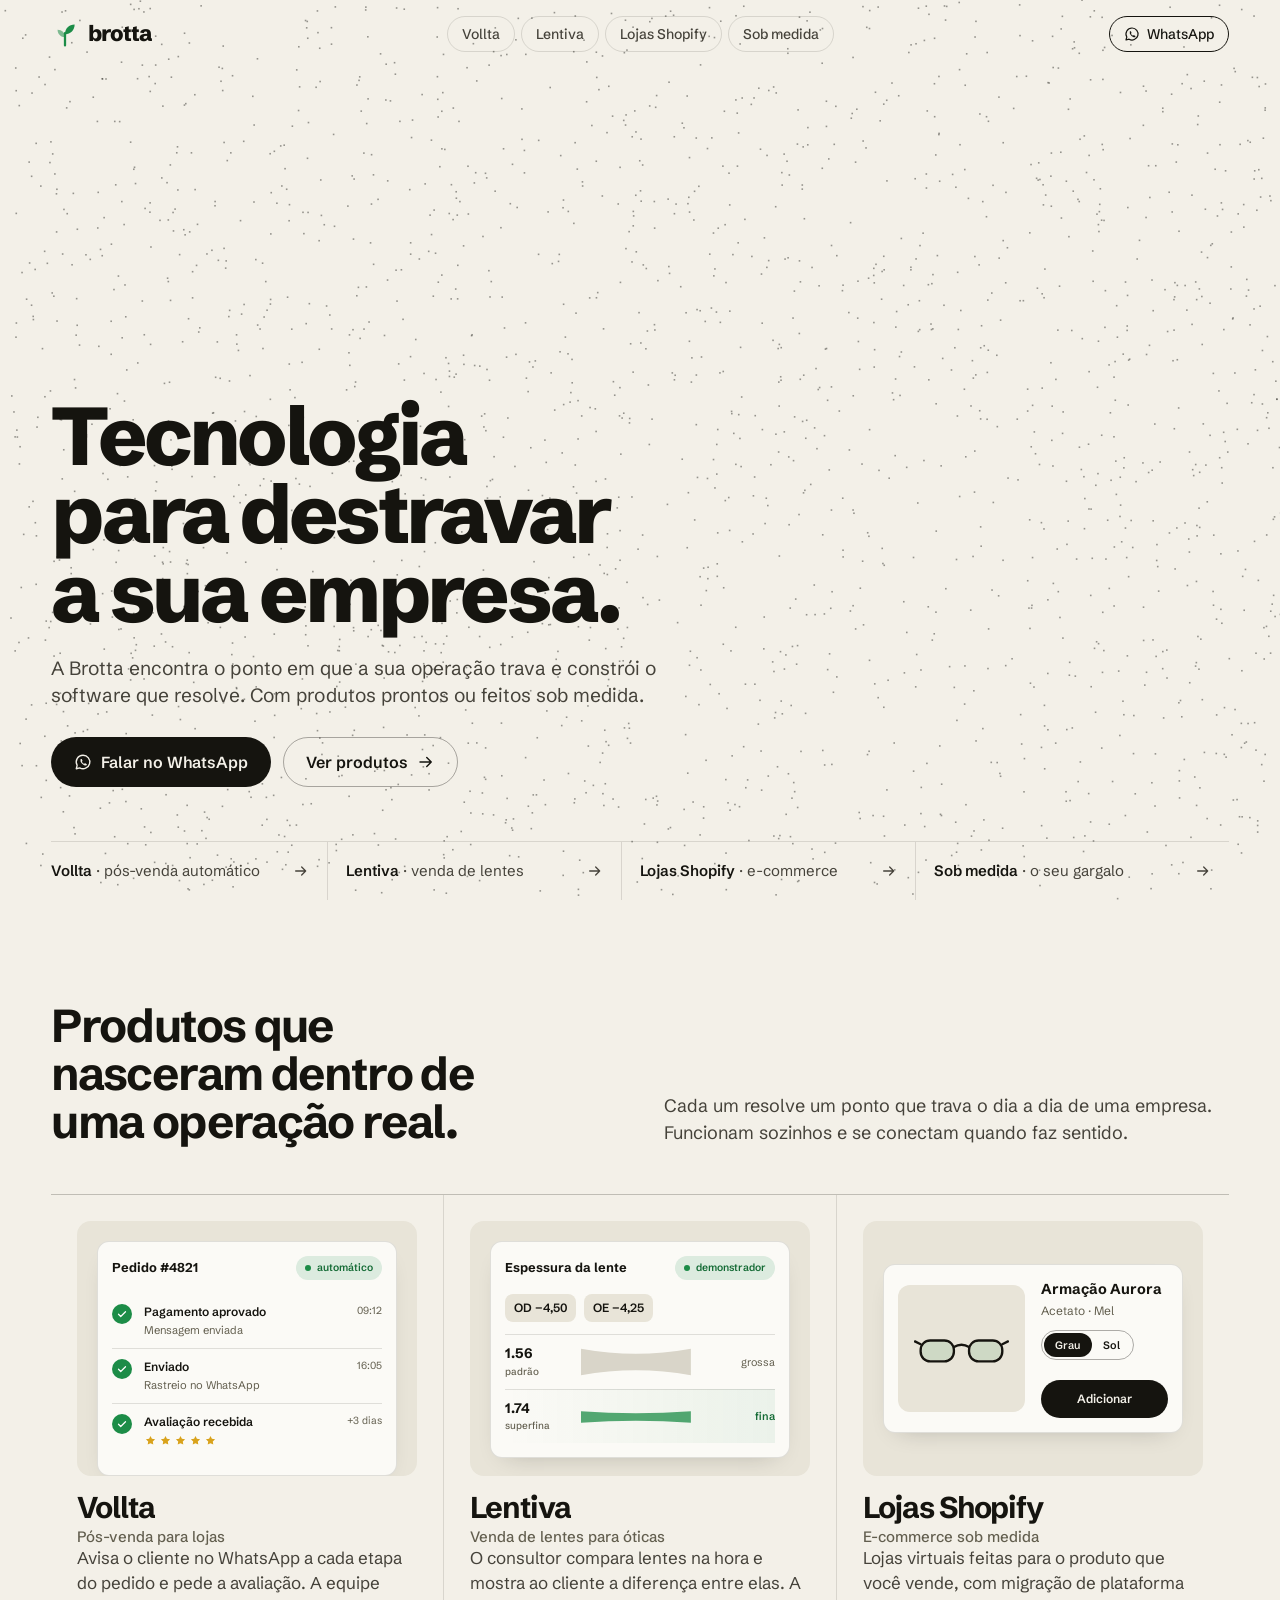
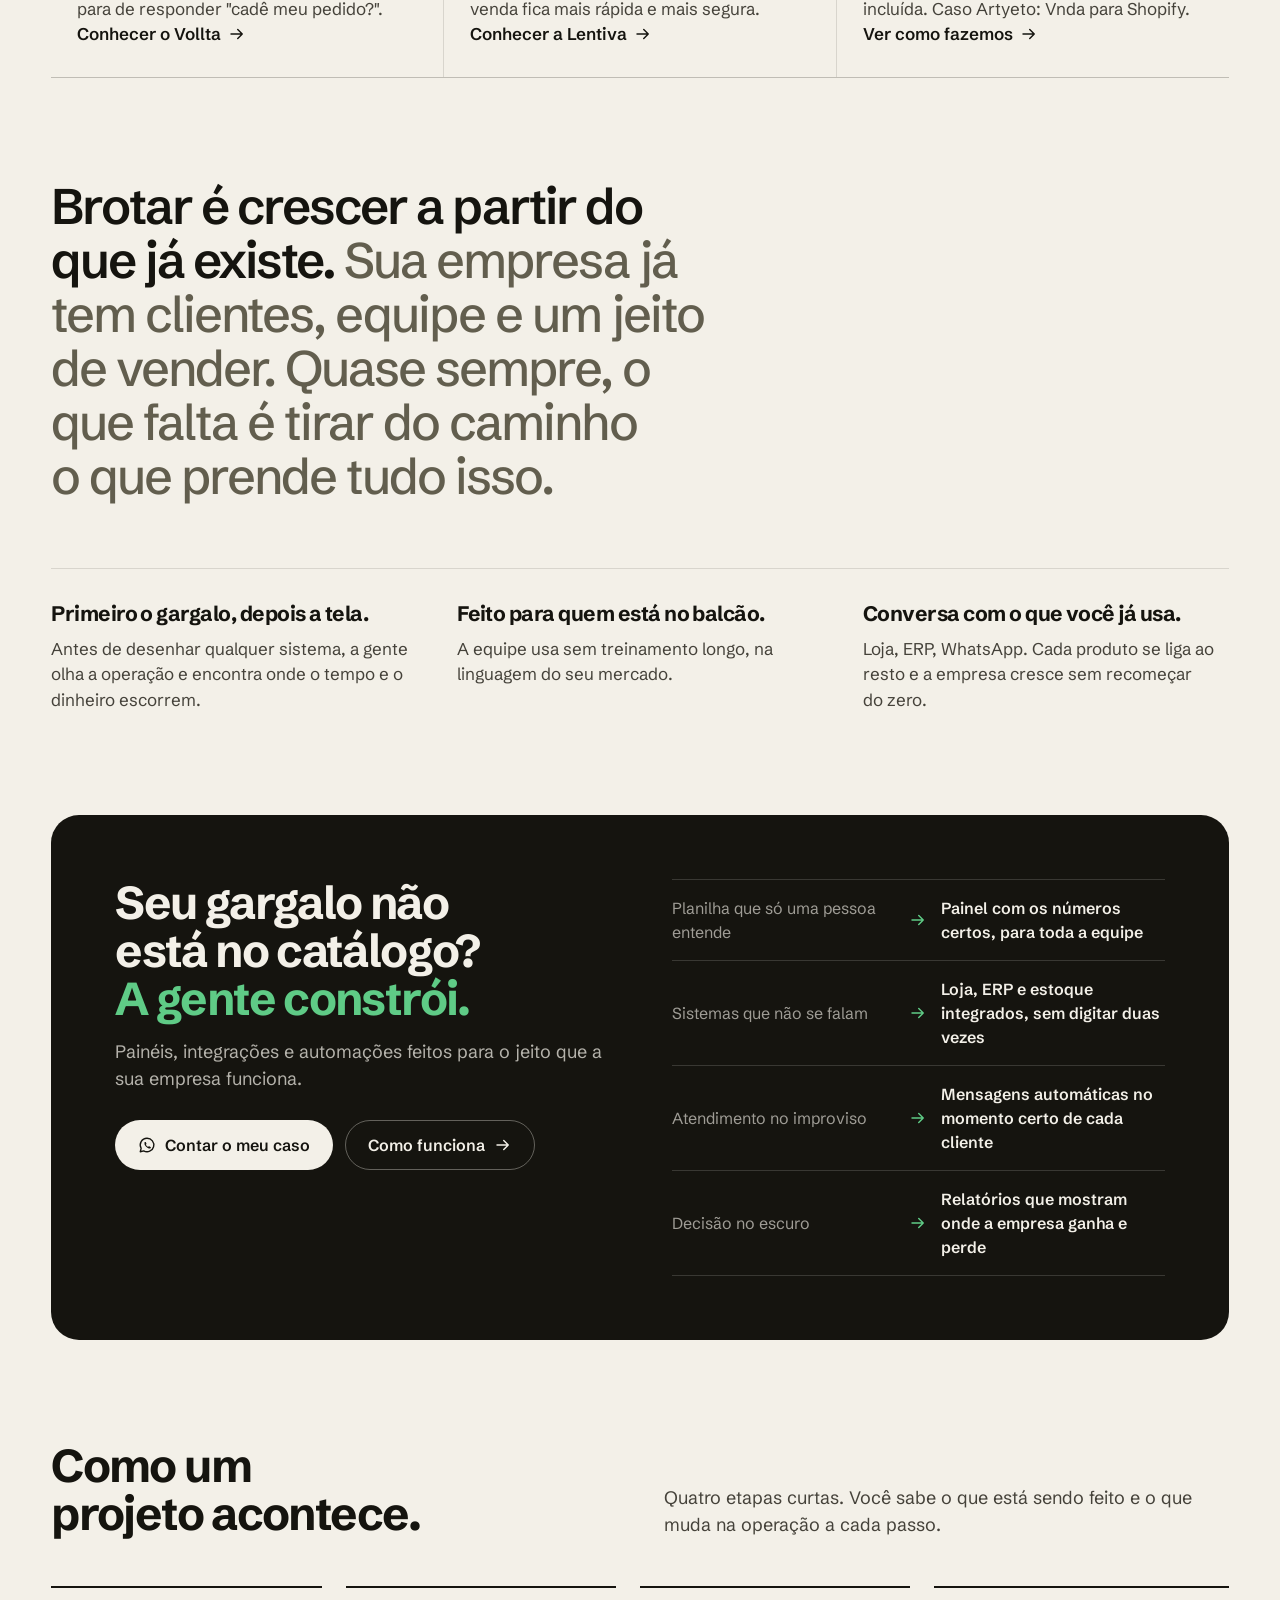
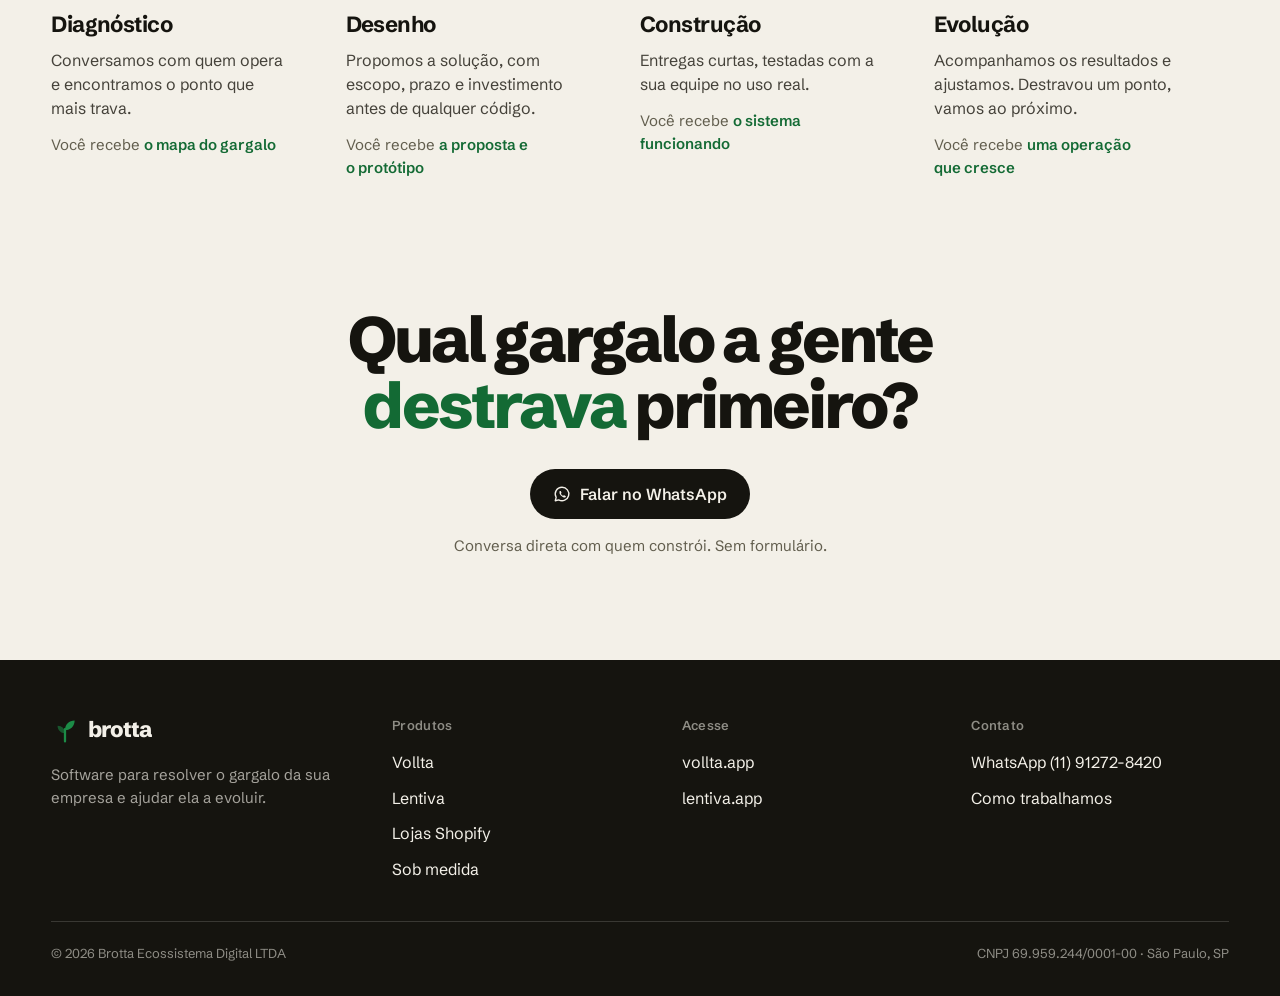
==== commit f9bca0c5: "Corrige a razão social para Brotta Ecossistema Digital LTDA Co-Authored-By: Claude Fable 5.1 <norepl" ====
--- a/index.html
+++ b/index.html
@@ -200,7 +200,7 @@
       <div><h4>Acesse</h4><ul><li><a href="https://vollta.app" target="_blank" rel="noopener">vollta.app</a></li><li><a href="https://lentiva.app" target="_blank" rel="noopener">lentiva.app</a></li></ul></div>
       <div><h4>Contato</h4><ul><li><a class="wa-link" data-msg="Olá, Brotta!" href="#">WhatsApp (11) 91272-8420</a></li><li><a href="/#como">Como trabalhamos</a></li></ul></div>
     </div>
-    <div class="legal"><span>© <span id="yr">2026</span> Brotta Ecossistemas Digitais LTDA</span><span>CNPJ 69.959.244/0001-00 · São Paulo, SP</span></div>
+    <div class="legal"><span>© <span id="yr">2026</span> Brotta Ecossistema Digital LTDA</span><span>CNPJ 69.959.244/0001-00 · São Paulo, SP</span></div>
   </div>
 </footer>
 
